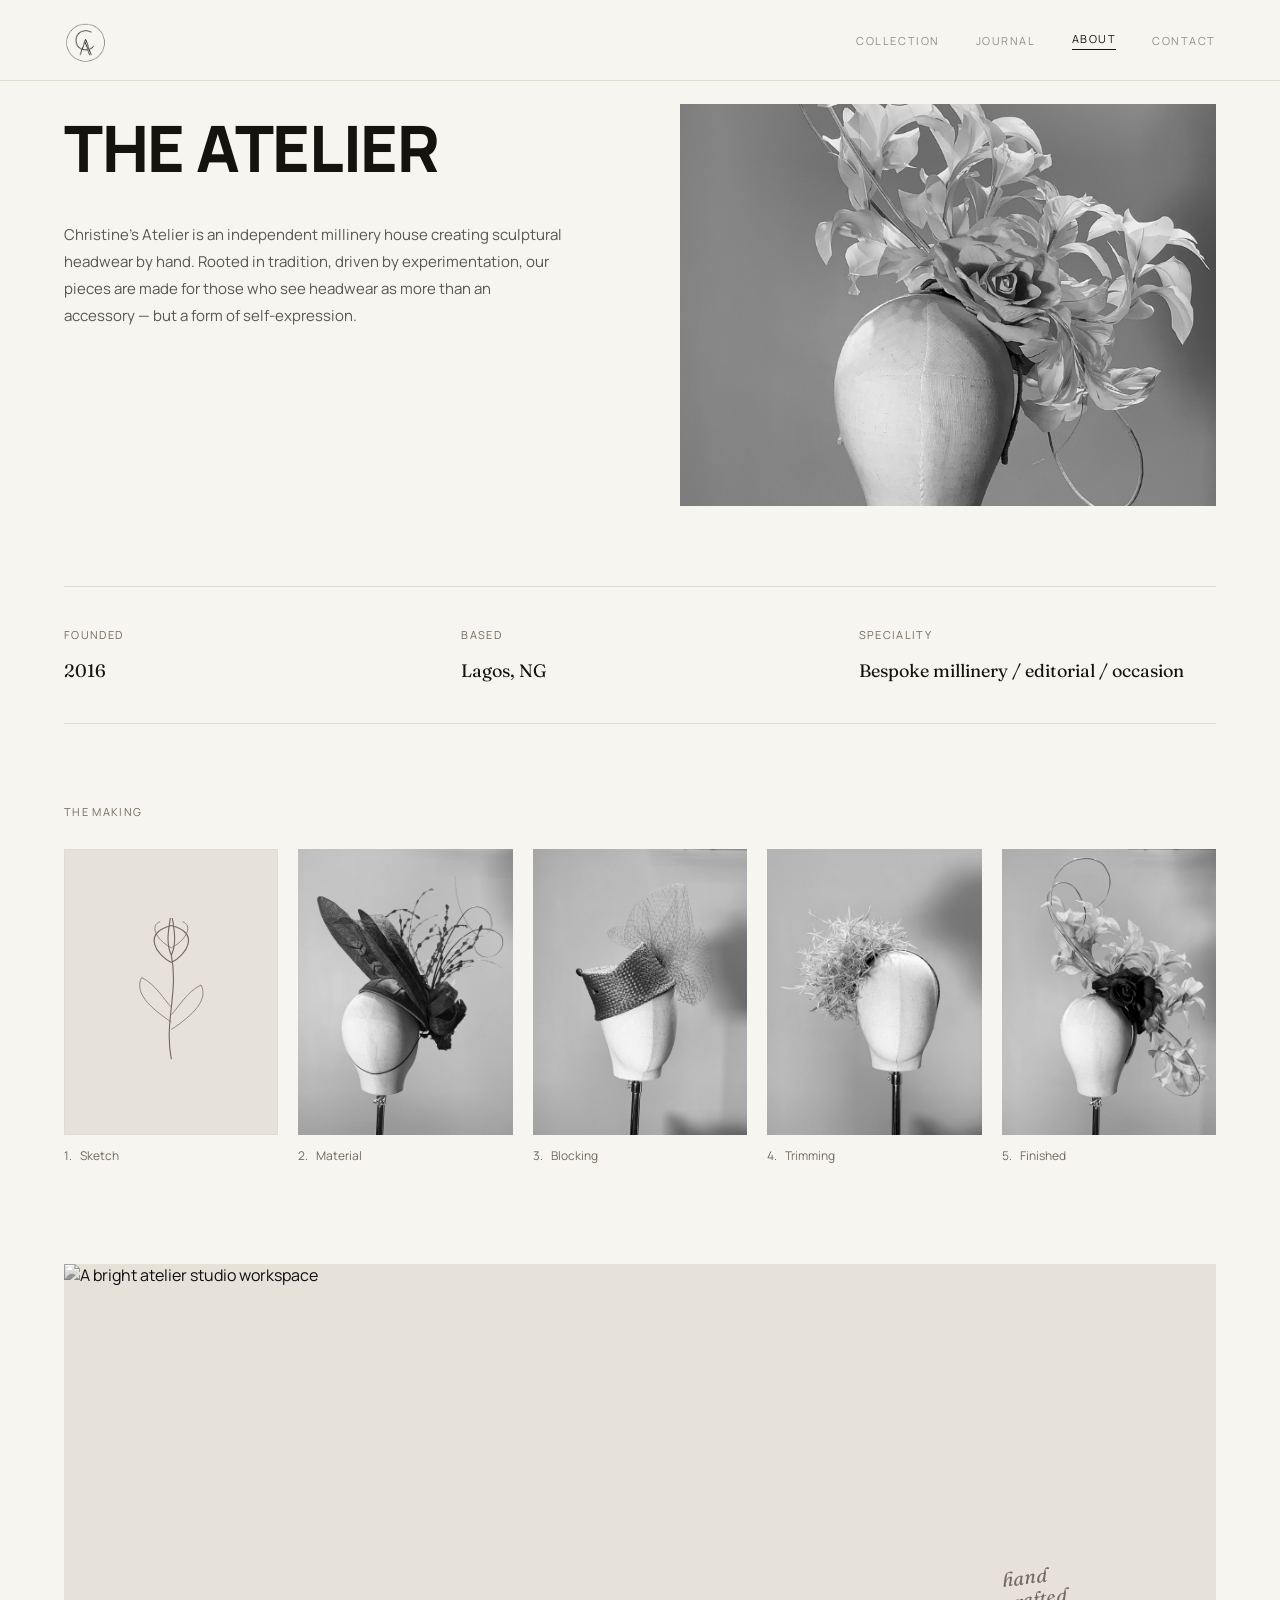
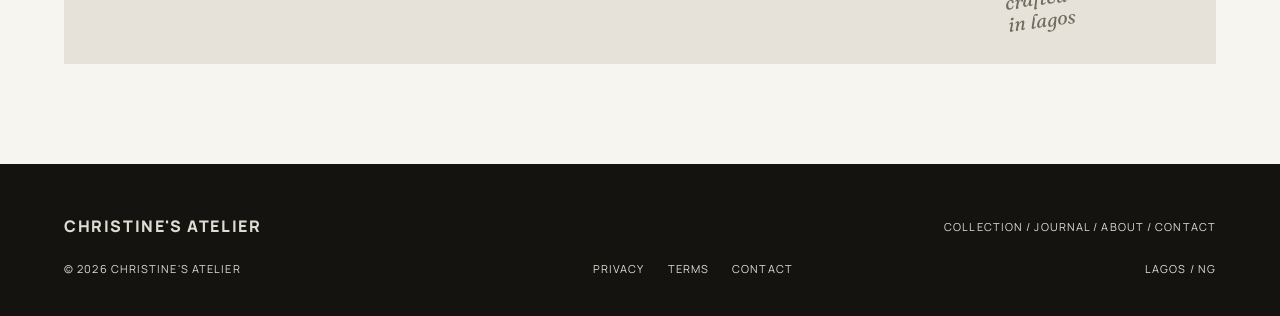
==== about.html @ a946ca19 "update: JS script image error fix" ====
<!DOCTYPE html>
<html lang="en">
<head>
<meta charset="UTF-8">
<meta name="viewport" content="width=device-width, initial-scale=1.0">
<title>About — Christine's Atelier</title>
<link rel="icon" type="image/png" href="images/favicon/favicon-96x96.png" sizes="96x96" />
<link rel="icon" type="image/svg+xml" href="images/favicon/favicon.svg" />
<link rel="shortcut icon" href="images/favicon/favicon.ico" />
<link rel="apple-touch-icon" sizes="180x180" href="images/favicon/apple-touch-icon.png" />
<meta name="apple-mobile-web-app-title" content="C.A" />
<link rel="manifest" href="images/favicon/site.webmanifest" />
<link rel="preconnect" href="https://fonts.googleapis.com">
<link rel="preconnect" href="https://fonts.gstatic.com" crossorigin>
<link href="https://fonts.googleapis.com/css2?family=Fraunces:ital,opsz,wght@0,9..144,300;0,9..144,400;0,9..144,500;0,9..144,600;0,9..144,900;1,9..144,400;1,9..144,500&family=Manrope:wght@400;500;600;700;800&display=swap" rel="stylesheet">
<link rel="stylesheet" href="css/style.css">
</head>
<body>

<header class="site-nav" id="siteNav">
  <div class="nav-row">
    <a class="logo" href="index.html">
      <img src="images/logo.png" alt="Christine's Atelier">
    </a>
    <nav class="nav-links" id="navLinks">
      <a class="navlink" href="collection.html">Collection</a>
      <a class="navlink" href="journal.html">Journal</a>
      <a class="navlink active" href="about.html">About</a>
      <a class="navlink" href="contact.html">Contact</a>
    </nav>
    <button class="menu-toggle" id="menuToggle" aria-label="Menu">
      <svg viewBox="0 0 24 24" fill="none" stroke="currentColor" stroke-width="1.5"><path d="M3 6h18M3 12h18M3 18h18"/></svg>
    </button>
  </div>
</header>

<main class="page active about-page">
  <div class="wrap">

    <!-- Top Split: Intro + Image -->
    <div class="about-intro">
      <div class="about-text">
        <h1 class="about-title">The Atelier</h1>
        <p>Christine's Atelier is an independent millinery house creating sculptural headwear by hand. Rooted in tradition, driven by experimentation, our pieces are made for those who see headwear as more than an accessory — but a form of self-expression.</p>
      </div>
      <div class="about-hero-image">
        <img src="images/Ms.%20Christie/IMG_3643.JPG" alt="Hand-finished hat in the atelier">
      </div>
    </div>

    <!-- Data Row -->
    <div class="about-facts">
      <div class="fact"><div class="fact-label">Founded</div><div class="fact-val">2016</div></div>
      <div class="fact"><div class="fact-label">Based</div><div class="fact-val">Lagos, NG</div></div>
      <div class="fact"><div class="fact-label">Speciality</div><div class="fact-val">Bespoke millinery / editorial / occasion</div></div>
    </div>

    <!-- The Making Strip -->
    <div class="making-section">
      <div class="making-head">The Making</div>
      <div class="making-strip">
        
        <!-- 1. Sketch (with hand-drawn flower) -->
        <div class="making-step">
          <div class="frame sketch-frame">
            <svg viewBox="0 0 200 200" fill="none" class="flower-svg">
              <path d="M100 190 C 90 140, 110 100, 100 50" stroke="#726b5e" stroke-width="1.5" fill="none"/>
              <path d="M100 140 C 70 120, 50 100, 60 80 C 80 90, 90 110, 100 120" stroke="#726b5e" stroke-width="1" fill="none"/>
              <path d="M100 150 C 130 130, 150 110, 140 90 C 120 100, 110 120, 100 130" stroke="#726b5e" stroke-width="1" fill="none"/>
              <path d="M100 60 C 80 50, 60 20, 100 10 C 140 20, 120 50, 100 60" stroke="#726b5e" stroke-width="1.5" fill="none"/>
              <path d="M100 40 C 80 30, 70 10, 85 5" stroke="#726b5e" stroke-width="1" fill="none"/>
              <path d="M100 40 C 120 30, 130 10, 115 5" stroke="#726b5e" stroke-width="1" fill="none"/>
              <path d="M100 50 C 90 30, 100 0, 100 -10 C 100 0, 110 30, 100 50" stroke="#726b5e" stroke-width="1.5" fill="none"/>
            </svg>
          </div>
          <div class="m-label"><span>1.</span> Sketch</div>
        </div>

        <!-- 2-5. Images -->
        <div class="making-step">
          <div class="frame"><img src="images/The%20Angelica/The%20Angelica%20200k.jpg" alt="Millinery material and form"></div>
          <div class="m-label"><span>2.</span> Material</div>
        </div>
        <div class="making-step">
          <div class="frame"><img src="images/The%20Bello/The%20Fidat%20120k.jpg" alt="Hat blocking on a form"></div>
          <div class="m-label"><span>3.</span> Blocking</div>
        </div>
        <div class="making-step">
          <div class="frame"><img src="images/The%20Star%20Burst/THE%20Star%20Burst%2085K.jpeg" alt="Hat trimming and detail work"></div>
          <div class="m-label"><span>4.</span> Trimming</div>
        </div>
        <div class="making-step">
          <div class="frame"><img src="images/Ms.%20Christie/Ms.%20Christie%20135k.jpg" alt="Finished millinery piece"></div>
          <div class="m-label"><span>5.</span> Finished</div>
        </div>
      </div>
    </div>

    <!-- Bottom Wide Studio Image + Handwriting -->
    <div class="studio-image-wrap">
      <img src="https://images.unsplash.com/photo-1497366754035-f200968a6e72?auto=format&fit=crop&w=1600&q=80" alt="A bright atelier studio workspace">
      <div class="studio-handwriting">
        <svg viewBox="0 0 200 100" fill="none">
          <text x="10" y="30" font-family="'Fraunces', serif" font-style="italic" font-size="22" fill="#726b5e">hand</text>
          <text x="10" y="55" font-family="'Fraunces', serif" font-style="italic" font-size="22" fill="#726b5e">crafted</text>
          <text x="10" y="80" font-family="'Fraunces', serif" font-style="italic" font-size="22" fill="#726b5e">in lagos</text>
        </svg>
      </div>
    </div>
  </div>
</main>

<footer class="site-footer">
  <div class="wrap">
    <div class="foot-row">
      <div class="foot-logo">Christine's Atelier</div>
      <div class="foot-sub">Collection / Journal / About / Contact</div>
    </div>
    <div class="foot-mid">
      <span>© 2026 Christine's Atelier</span>
      <div>
        <a href="#">Privacy</a>
        <a href="#">Terms</a>
        <a href="contact.html">Contact</a>
      </div>
      <span>Lagos / NG</span>
    </div>
  </div>
</footer>

<script src="js/script.js"></script>
</body>
</html>
---- css/style.css ----
:root{
    --ink:#151310;
    --paper:#f7f5f0;
    --stone:#726b5e;
    --hairline:#e0dcd2;
    --ink-70: rgba(21,19,16,.7);
    --ink-45: rgba(21,19,16,.45);
    --maxw: 1200px;
}
*{ box-sizing:border-box; }
html{ scroll-behavior:smooth; }
@view-transition{ navigation:auto; }
::view-transition-old(root){ animation:page-out .2s ease both; }
::view-transition-new(root){ animation:page-in .45s ease both; }
body{
    margin:0; background:var(--paper); color:var(--ink);
    font-family:'Manrope', sans-serif; -webkit-font-smoothing:antialiased;
}
img{ display:block; width:100%; height:100%; object-fit:cover; }
a{ color:inherit; text-decoration:none; }
button{ font-family:inherit; cursor:pointer; background:none; border:none; padding:0; }

.wrap{ max-width:var(--maxw); margin:0 auto; padding:0 24px; }

/* ---------- NAV (Transparent on scroll) ---------- */
header.site-nav{
    position:fixed; top:0; left:0; right:0; z-index:50;
    background:var(--paper);
    border-bottom:1px solid var(--hairline);
    transition: background 0.4s ease, border-color 0.4s ease, backdrop-filter 0.4s ease;
}
header.site-nav.scrolled{
    background: rgba(247, 245, 240, 0.85); /* Transparent */
    backdrop-filter: blur(12px); /* Blur */
    border-bottom:1px solid transparent;
}
.nav-row {
  display: flex; 
  align-items: center; 
  justify-content: space-between;
  height: 80px; /* Increased from 64px to fit the bigger logo */
  padding: 0 24px;
  max-width: var(--maxw); 
  margin: 0 auto;
}
.logo {
  display: flex;
  align-items: center;
  justify-content: center;
  transition: opacity 0.3s ease;
  /* Prevent squishing */
  flex-shrink: 0;
}

.logo img {
  height: 55px; /* Increased from 40px */
  width: auto;  /* Keeps the aspect ratio perfectly round */
  display: block;
  object-fit: contain; /* Prevents stretching */
}

.logo:hover {
  opacity: 0.7;
}

.nav-links{ display:flex; gap:36px; align-items:center; }
.nav-links .navlink{
    font-size:11px; letter-spacing:.14em; text-transform:uppercase;
    color:var(--ink-45);
    transition:color .2s ease;
}
.nav-links .navlink:hover{ color:var(--ink); }
.nav-links .navlink.active{ color:var(--ink); border-bottom:1px solid var(--ink); padding-bottom:3px; }
.menu-toggle{ display:none; color: var(--ink); }

@media(max-width:820px){
    .nav-links{
        position:fixed; inset:64px 0 0 0; background:var(--paper);
        flex-direction:column; align-items:flex-start; gap:0;
        padding:6px 24px 26px; border-top:1px solid var(--hairline);
        transform:translateY(-8px); opacity:0; pointer-events:none;
        transition:opacity .25s ease, transform .25s ease;
    }
    .nav-links.open{ opacity:1; pointer-events:auto; transform:translateY(0); }
    .nav-links .navlink{ width:100%; padding:15px 0; border-bottom:1px solid var(--hairline); font-size:14px; }
    .menu-toggle{
        display:flex; width:30px; height:30px; align-items:center; justify-content:center;
    }
}

.page{ display:none; }
.page.active{ display:block; animation:fadein .45s ease; }
@keyframes fadein{ from{ opacity:0; transform:translateY(6px);} to{ opacity:1; transform:translateY(0);} }
@keyframes page-in{ from{ opacity:0; transform:translateY(8px); } to{ opacity:1; transform:translateY(0); } }
@keyframes page-out{ from{ opacity:1; } to{ opacity:0; } }

.eyebrow{ font-size:11px; letter-spacing:.14em; text-transform:uppercase; color:var(--stone); }
.arrow-link{ font-size:12px; letter-spacing:.06em; text-transform:uppercase; border-bottom:1px solid var(--ink); padding-bottom:2px; display:inline-block; }
.arrow-link:hover{ opacity:.6; }

/* ===================== HOME ===================== */
.page-home { padding-top: 64px; }

.hero {
    display: grid;
    grid-template-columns: 1.2fr 1fr;
    gap: 60px;
    padding: 80px 0 100px;
    align-items: end;
    border-bottom: 1px solid var(--hairline);
}
@media(max-width:900px){ .hero{ grid-template-columns:1fr; gap:30px; padding:40px 0 60px; } }

.hero-frame { aspect-ratio: 4/5; overflow:hidden; background:#e6e2da; }
.hero-frame img { filter: grayscale(1) contrast(1.05); }

.hero-side { padding-bottom: 10px; }
.hero-side .eyebrow { margin-bottom: 14px; }
.hero-side h1 {
    font-family: 'Manrope', sans-serif; font-weight: 800; 
    font-size: clamp(28px, 3vw, 44px); line-height: 1.1;
    letter-spacing: -.02em; text-transform: uppercase;
    margin: 0 0 30px; color: var(--ink);
}
.hero-statement {
    font-family: 'Fraunces', serif; font-style: italic; font-weight: 400;
    font-size: clamp(18px, 2vw, 24px); line-height: 1.5; color: var(--ink);
    margin-top: 50px; max-width: 300px;
}

/* Latest & Atelier Side by Side */
.home-mid-grid {
    display: grid;
    grid-template-columns: 1.5fr 1fr;
    gap: 60px;
    padding: 70px 0;
    border-bottom: 1px solid var(--hairline);
}
@media(max-width:820px){ .home-mid-grid { grid-template-columns: 1fr; gap: 40px; } }

.section-title { margin-bottom: 30px; }

/* Latest */
.latest-grid { display: grid; grid-template-columns: repeat(3, 1fr); gap: 14px; }
@media(max-width:820px){ .latest-grid { grid-template-columns: repeat(2, 1fr); } }
@media(max-width:560px){ .latest-grid { grid-template-columns: 1fr; } }

.latest-item { cursor: pointer; position: relative; overflow: hidden; }
.latest-item .frame { aspect-ratio: 3/4; overflow:hidden; background:#e6e2da; }
.latest-item img { filter: grayscale(1) contrast(1.05); transition: filter .5s ease, transform .6s ease; }
.latest-item:hover img { filter: grayscale(0) contrast(1.05); transform: scale(1.03); }

.latest-overlay {
    position: absolute;
    left: 0; right: 0; bottom: 0;
    background: rgba(247, 245, 240, 0.95);
    padding: 12px 16px;
    display: flex; justify-content: space-between; align-items: baseline;
    opacity: 0;
    transform: translateY(20px);
    transition: opacity .4s ease, transform .4s ease;
    border-top: 1px solid var(--hairline);
}
.latest-item:hover .latest-overlay { opacity: 1; transform: translateY(0); }
.latest-overlay .lname { font-family: 'Fraunces', serif; font-size: 14px; }
.latest-overlay .lmeta { font-size: 10px; text-transform: uppercase; letter-spacing: .1em; color: var(--stone); }

/* Atelier */
.atelier-section { padding-top: 50px; }
.atelier-text h2 {
    font-family: 'Manrope', sans-serif; font-weight: 700;
    font-size: 22px; line-height: 1.4; letter-spacing: -.01em;
    margin: 0 0 24px;
}
.atelier-text p { font-size: 14px; line-height: 1.8; color: var(--ink-70); max-width: 320px; margin-bottom: 24px; }

/* Journal */
.journal-band { 
    display: grid;
    grid-template-columns: 1fr 1fr; 
    gap: 40px;
    align-items: start; 
    padding: 70px 0;
}
@media(max-width:820px){ .journal-band { grid-template-columns: 1fr; } }
.journal-band .jtag { font-size: 11px; text-transform: uppercase; letter-spacing: .1em; color: var(--stone); margin-bottom: 10px; }
.journal-cat { font-size: 11px; text-transform: uppercase; letter-spacing: .1em; margin-bottom: 20px; color: var(--stone); }
.journal-band h3 { font-family: 'Fraunces', serif; font-size: 20px; font-weight: 400; margin: 0 0 8px; }
.journal-band p { font-size: 13px; line-height: 1.7; color: var(--ink-70); max-width: 320px; margin-bottom: 10px; }
.journal-band a { color: var(--ink-45); font-size: 11px; text-transform: uppercase; letter-spacing: .1em; }
.journal-band a:hover { color: var(--ink); }

/* Newsletter Band (Restored) */
.newsletter-band{ background:var(--ink); color:#f2efe6; padding:90px 0; }
.newsletter-band h2{
    font-family:'Manrope',sans-serif; font-weight:800; letter-spacing:-.02em;
    font-size:clamp(36px,6vw,64px); line-height:1; margin:0 0 24px; text-transform:uppercase;
}
.newsletter-band p{ color:#b9b2a0; font-size:14px; max-width:380px; line-height:1.7; margin-bottom:34px; }
.newsletter-form{ display:flex; gap:0; border-bottom:1px solid rgba(242,239,230,.4); max-width:460px; padding-bottom:14px; }
.newsletter-form input{
    flex:1; background:none; border:none; color:#f2efe6; font-size:14px;
    font-family:'Manrope',sans-serif; outline:none;
}
.newsletter-form input::placeholder{ color:#8b8474; }
.newsletter-form button{ background:none; border:none; color:#f2efe6; font-size:12px; letter-spacing:.08em; text-transform:uppercase; }
.newsletter-form button:hover{ opacity:.6; }

/* ===================== EVENT BANNER ===================== */

.event-banner {
  background: var(--paper);
  border-top: 1px solid var(--ink);
  border-bottom: 1px solid var(--ink);
  padding: 40px 0;
  margin: 40px 0; /* Adds space above and below the banner */
}

.event-inner {
  display: flex;
  align-items: center;
  justify-content: space-between;
  gap: 30px;
  position: relative;
}

/* Vertical dividers */
.event-left, .event-scribble, .event-center, .event-right {
  position: relative;
}
.event-left, .event-scribble, .event-center {
  border-right: 1px solid rgba(21, 19, 16, 0.15);
  padding-right: 30px;
}
.event-scribble, .event-center, .event-right {
  padding-left: 30px;
}

/* Left Section */
.event-left {
  display: flex;
  flex-direction: column;
  gap: 10px;
  width: 120px;
}
.event-tag {
  font-family: 'Manrope', sans-serif;
  font-size: 10px;
  letter-spacing: .1em;
  text-transform: uppercase;
}
.event-star-sketch {
  width: 40px;
  height: 40px;
  margin: 5px 0;
}
.event-hat-sketch {
  width: 100%;
  height: 100%;
  max-width: 160px;
  opacity: 0.75;
}
.event-handwritten {
  font-family: 'Fraunces', serif;
  font-style: italic;
  font-size: 20px;
  color: var(--stone);
  transform: rotate(-6deg);
  margin-left: 10px;
}

/* Center Section */
.event-center {
  flex: 1;
}
.event-title {
  font-family: 'Fraunces', serif;
  font-size: 22px;
  font-weight: 400;
  letter-spacing: .02em;
  margin: 0 0 10px;
  text-transform: uppercase;
}
.event-subtitle {
  font-family: 'Manrope', sans-serif;
  font-size: 12px;
  letter-spacing: .08em;
  text-transform: uppercase;
  color: var(--stone);
  margin-bottom: 20px;
}
.event-date {
  font-family: 'Manrope', sans-serif;
  font-size: 14px;
  letter-spacing: .05em;
  margin-bottom: 4px;
}
.event-location {
  font-family: 'Manrope', sans-serif;
  font-size: 14px;
  letter-spacing: .05em;
}

/* Right Section */
.event-right {
  display: flex;
  flex-direction: column;
  align-items: flex-end;
  justify-content: space-between;
  height: 100px;
  min-width: 140px;
}
.event-handwritten-right {
  font-family: 'Fraunces', serif;
  font-style: italic;
  font-size: 22px;
  line-height: 1.1;
  color: var(--stone);
  text-align: right;
  transform: rotate(-5deg);
}
.event-link {
  font-family: 'Manrope', sans-serif;
  font-size: 11px;
  font-weight: 700;
  letter-spacing: .12em;
  text-transform: uppercase;
  border-bottom: 1px solid var(--ink);
  padding-bottom: 3px;
}
.event-link:hover { opacity: .6; }

/* Mobile Responsiveness */
@media(max-width: 800px) {
  .event-inner {
    flex-direction: column;
    align-items: flex-start;
    gap: 20px;
  }
  .event-left, .event-scribble, .event-center {
    border-right: none;
    border-bottom: 1px solid rgba(21, 19, 16, 0.15);
    padding-bottom: 20px;
    padding-left: 0;
    padding-right: 0;
    width: 100%;
  }
  .event-right {
    width: 100%;
    align-items: flex-start;
    height: auto;
    gap: 20px;
    padding-left: 0;
  }
  .event-handwritten-right { text-align: left; }
  .event-scribble { height: 60px; width: 80px; }
}

/* ===================== FOOTER FIX ===================== */

footer.site-footer { 
  background: var(--ink); 
  padding: 50px 0 40px; 
  margin-top: 0; /* Resets any previous margin */
  border-top: 1px solid var(--ink); /* Ensures it's separated from content */
}

.foot-row {
    display: flex; 
    justify-content: space-between; 
    align-items: center;
    margin-bottom: 24px;
    color: var(--hairline);
}
.foot-logo { 
    font-family: 'Manrope', sans-serif; 
    font-weight: 800; 
    font-size: 16px; 
    letter-spacing: .1em; 
    text-transform: uppercase;
    color: var(--hairline); 
}
.foot-sub { 
    font-size: 11px; 
    letter-spacing: .1em; 
    text-transform: uppercase; 
    color: var(--hairline); 
}
.foot-mid {
    display: flex; 
    justify-content: space-between; 
    align-items: center;
    font-size: 11px; 
    text-transform: uppercase; 
    letter-spacing: .1em; 
    color: var(--hairline);
}
.foot-mid a { margin: 0 10px; }
.foot-mid a:hover { color: var(--hairline); }

@media(max-width:600px){
    .foot-row { flex-direction: column; align-items: flex-start; gap: 20px; }
    .foot-mid { flex-direction: column; align-items: flex-start; gap: 15px; }
}


/* ===================== JOURNAL ===================== */

.journal-page { padding-top: 54px; }

.journal-head {
  padding: 50px 0 60px;
  border-bottom: 1px solid var(--hairline);
  margin-bottom: 40px;
}
.journal-head .eyebrow { margin-bottom: 14px; }
.journal-head h1 {
  font-family: 'Manrope', sans-serif;
  font-weight: 800;
  font-size: clamp(50px, 13vw, 100px);
  letter-spacing: -.04em;
  line-height: 0.9;
  margin: 0;
  text-transform: uppercase;
  color: var(--ink);
}

/* Layout */
.journal-body {
  display: grid;
  grid-template-columns: 180px 1fr;
  gap: 60px;
  padding-bottom: 120px;
}
@media(max-width: 900px){
  .journal-body { grid-template-columns: 1fr; gap: 40px; }
}

/* Sidebar */
.journal-side {
  display: flex;
  flex-direction: column;
  gap: 60px;
  padding-top: 20px;
}
.journal-cats {
  display: flex;
  flex-direction: column;
  gap: 2px;
}
.jcat {
  font-size: 12px;
  letter-spacing: .06em;
  text-transform: uppercase;
  padding: 8px 0;
  color: var(--ink-45);
  background: none;
  border: none;
  text-align: left;
  transition: color .2s ease;
}
.jcat.active, .jcat:hover { color: var(--ink); }

.flower-sketch {
  width: 160px;
  height: 240px;
  margin-top: 20px;
}
.flower-sketch svg { width: 100%; height: 100%; }

/* Articles List */
.journal-list {
  display: flex;
  flex-direction: column;
  gap: 0;
}
.j-article {
  display: grid;
  grid-template-columns: 280px 1fr;
  gap: 50px;
  align-items: center;
  padding: 40px 0;
  border-bottom: 1px solid var(--hairline);
}
.j-article:first-child { padding-top: 0; }
@media(max-width: 760px){
  .j-article { grid-template-columns: 1fr; gap: 20px; }
}

.j-article .frame {
  aspect-ratio: 4/3;
  overflow: hidden;
  background: #e6e2da;
}
.j-article .frame img {
  width: 100%;
  height: 100%;
  object-fit: cover;
  filter: grayscale(1) contrast(1.05);
  transition: filter .5s ease, transform .6s ease;
}
.j-article:hover .frame img { filter: grayscale(0); transform: scale(1.03); }

.j-article .jtag { font-size: 11px; letter-spacing: .12em; text-transform: uppercase; color: var(--stone); margin-bottom: 12px; }
.j-article h3 { font-family: 'Fraunces', serif; font-weight: 400; font-size: 32px; margin: 0 0 15px; line-height: 1.2; }
.j-article p { font-size: 14px; color: var(--ink-70); line-height: 1.75; max-width: 420px; margin-bottom: 18px; }
.j-article .jmeta { font-size: 11px; color: var(--ink-45); letter-spacing: .05em; }

.read-more {
  font-size: 11px;
  letter-spacing: .1em;
  text-transform: uppercase;
  border-bottom: 1px solid var(--ink);
  padding-bottom: 3px;
  color: var(--ink);
}
.read-more:hover { opacity: .6; }


/* ===================== COLLECTION / ARCHIVE ===================== */

.archive-head { padding: 120px 0 40px; }
.archive-head .eyebrow { font-size: 11px; letter-spacing: .14em; text-transform: uppercase; color: var(--stone); }
.archive-head h1 { font-family: 'Manrope', sans-serif; font-weight: 800; font-size: clamp(40px, 6vw, 80px); letter-spacing: -.03em; text-transform: uppercase; margin: 10px 0; }
.archive-sub { font-size: 14px; color: var(--ink-45); margin-bottom: 40px; }

/* Lookbook Grid (Inspo style) */
.lookbook-grid {
  display: grid;
    grid-template-columns: repeat(4, minmax(0, 1fr));
  gap: 20px;
  margin-bottom: 60px;
}
.lookbook-item {
  position: relative;
  overflow: hidden;
  cursor: pointer;
  background: #e6e2da;
    aspect-ratio: 3 / 4;
}
.lookbook-item img {
  width: 100%; height: 100%; object-fit: cover;
  filter: grayscale(1) contrast(1.05);
  transition: filter .5s ease, transform .6s ease;
}
.lookbook-item:hover img { filter: grayscale(0); transform: scale(1.03); }
.collection-info { position: absolute; left: 0; right: 0; bottom: 0; z-index: 1; display: flex; justify-content: space-between; align-items: baseline; gap: 12px; padding: 12px 14px; background: rgba(247,245,240,.95); border-top: 1px solid var(--hairline); pointer-events: none; }
.collection-info span { font-family: 'Fraunces', serif; font-size: 14px; }
.collection-info small { color: var(--stone); font-size: 10px; letter-spacing: .08em; text-transform: uppercase; text-align: right; }

@media(max-width:760px){
    .lookbook-grid { grid-template-columns: repeat(2, minmax(0, 1fr)); gap: 14px; }
}

.view-all-wrap { text-align: right; margin-top: 20px; margin-bottom: 120px; }

/* Masonry View */
.masonry { display: grid; grid-template-columns: repeat(4, 1fr); gap: 20px; padding-bottom: 110px; }
@media(max-width:760px){ .masonry { grid-template-columns: repeat(2, 1fr); } }
.m-item { cursor: pointer; position: relative; overflow: hidden; background: #e6e2da; aspect-ratio: 3/4; }
.m-item img { filter: grayscale(1) contrast(1.05); transition: filter .5s ease, transform .6s ease; }
.m-item:hover img { filter: grayscale(0); transform: scale(1.03); }
.m-item .m-num { position: absolute; top: 12px; left: 12px; z-index: 1; font-size: 11px; color: #fff; background: rgba(21,19,16,.5); padding: 4px 8px; }

/* Back Links */
.back-link { display: inline-block; font-size: 12px; letter-spacing: .06em; text-transform: uppercase; margin-bottom: 30px; cursor: pointer; background: none; border: none; padding: 0; color: var(--stone); }
.back-link:hover { color: var(--ink); }

/* ===================== ITEM DETAIL PAGE ===================== */
.item-page { padding-top: 100px; }
.item-layout { display: grid; grid-template-columns: 1.2fr 1fr; gap: 80px; align-items: start; margin-bottom: 80px; }
@media(max-width:860px){ .item-layout { grid-template-columns: 1fr; gap: 40px; } }

.item-carousel { max-width: 720px; }
.item-large-frame { position: relative; aspect-ratio: 4/5; overflow: hidden; background: #e6e2da; }
.item-large-frame img { position: absolute; inset: 0; width: 100%; height: 100%; object-fit: cover; filter: grayscale(1) contrast(1.05); opacity: 0; transition: opacity .8s ease; }
.item-large-frame img.is-active { opacity: 1; }
.carousel-dots { display: flex; gap: 10px; align-items: center; padding-top: 20px; }
.carousel-dot { width: 6px; height: 6px; padding: 0; border-radius: 50%; background: var(--hairline); cursor: pointer; transition: background-color .3s ease, transform .3s ease; }
.carousel-dot[aria-selected="true"] { background: var(--ink); transform: scale(1.05); }
.carousel-dot:hover { background: var(--stone); }

.item-info { padding-top: 20px; }
.item-no { font-size: 12px; letter-spacing: .12em; text-transform: uppercase; color: var(--stone); margin-bottom: 20px; }
.item-info h1 { font-family: 'Manrope', sans-serif; font-weight: 800; font-size: clamp(40px, 5vw, 70px); letter-spacing: -.02em; text-transform: uppercase; margin: 0 0 10px; }
.item-year { font-size: 14px; color: var(--stone); margin-bottom: 30px; }
.item-desc p { font-size: 15px; line-height: 1.7; color: var(--ink-70); margin: 0 0 40px; }

.details-list { border-top: 1px solid var(--hairline); padding-top: 20px; margin-bottom: 40px; }
.d-row { display: flex; justify-content: space-between; padding: 12px 0; border-bottom: 1px solid var(--hairline-2); font-size: 13px; }
.d-row span:first-child { color: var(--stone); }

/* ===================== ARCHIVE ===================== */
.archive-head{ padding:80px 0 40px; }
.archive-head h1{ font-family:'Manrope',sans-serif; font-weight:800; font-size:clamp(30px,4vw,50px); text-transform:uppercase; margin:14px 0 0; }
.masonry{ display:grid; grid-template-columns:repeat(4, 1fr); gap:20px; padding-bottom:110px; }
@media(max-width:760px){ .masonry{ grid-template-columns:repeat(2,1fr); } }
.m-item{ cursor:pointer; position:relative; overflow:hidden; background:#e6e2da; aspect-ratio:3/4; }
.m-item img{ filter:grayscale(1) contrast(1.05); transition:filter .5s ease, transform .6s ease; }
.m-item:hover img{ filter:grayscale(0) contrast(1.05); transform:scale(1.03); }
.m-item .m-num{ position:absolute; top:12px; left:12px; font-size:11px; color:#fff; background:rgba(21,19,16,.5); padding:4px 8px; opacity:0; transition:opacity .3s ease; }
.m-item:hover .m-num{ opacity:1; }

/* ===================== ABOUT & CONTACT ===================== */
.about-wrap{ padding-top:120px; padding-bottom:120px; }
.about-wrap h1{ font-family:'Manrope',sans-serif; font-weight:800; font-size:clamp(30px,5vw,60px); text-transform:uppercase; margin:0 0 40px; }
.about-wrap p{ max-width:600px; font-size:16px; line-height:1.8; }


/* ===================== CONTACT ===================== */

.contact-page { padding-top: 54px; }
.contact-head { padding: 50px 0 60px; border-bottom: 1px solid var(--hairline); }
.contact-head .eyebrow { margin-bottom: 14px; }
.contact-head h1 { font-family: 'Manrope', sans-serif; font-weight: 800; font-size: clamp(50px, 13vw, 100px); letter-spacing: -.04em; line-height: .9; text-transform: uppercase; margin: 0 0 28px; }
.contact-head p { max-width: 520px; margin: 0; font-size: 15px; line-height: 1.7; color: var(--ink-70); }
.contact-main { display: grid; grid-template-columns: minmax(220px, 1fr) minmax(280px, 1.4fr); gap: 80px; padding: 40px 0 20px; min-height: 260px; }
.contact-details { display: flex; flex-direction: column; gap: 30px; }
.contact-sketch-space { min-height: 260px; }
@media(max-width:700px){ .contact-main { grid-template-columns: 1fr; gap: 30px; } .contact-sketch-space { display: none; } }

.c-block {
  display: flex;
  flex-direction: column;
  gap: 8px;
}
.c-heading {
  font-size: 11px;
  letter-spacing: .12em;
  text-transform: uppercase;
  color: var(--stone);
}
.c-block p {
  font-size: 13px;
  color: var(--ink-70);
  margin: 0;
}
.c-link { font-family: 'Manrope', sans-serif; font-size: 14px; color: var(--ink); border-bottom: 1px solid var(--ink); width: fit-content; }
.c-link:hover { opacity: .6; }

.contact-form {
  border-top: 1px solid var(--hairline);
  padding: 16px 0 70px;
}
.contact-form-note { color: var(--ink-70); font-size: 11px; line-height: 1.5; margin: 0 0 20px; }
.contact-form label {
  display: grid;
  grid-template-columns: 1fr;
  margin-bottom: 8px;
}
.contact-form label span { display: none; }
.contact-form input,
.contact-form textarea {
  width: 100%;
  border: 1px solid var(--hairline);
  background: transparent;
  font-family: 'Manrope', sans-serif;
  font-size: 12px;
  padding: 9px 8px;
  color: var(--ink);
  outline: none;
  resize: vertical;
}
.contact-form textarea { min-height: 110px; }
.contact-form input::placeholder,
.contact-form textarea::placeholder { color: var(--ink-45); }
.contact-form input:focus,
.contact-form textarea:focus { border-color: var(--ink); }
.contact-submit {
  display: flex;
  justify-content: space-between;
  margin-left: auto;
  width: 90px;
  background: none;
  border: none;
  font-family: 'Manrope', sans-serif;
  font-size: 10px;
  letter-spacing: .08em;
  text-transform: uppercase;
  color: var(--ink);
  cursor: pointer;
  padding: 10px 0;
}
.contact-submit:hover { opacity: .6; }

/* ===================== ABOUT / THE ATELIER ===================== */

.about-page { 
  padding-top: 54px;
}

/* Top Split: Intro + Image */
.about-intro {
  display: grid;
  grid-template-columns: 1fr 1fr;
  gap: 80px;
  padding: 50px 0 80px;
  align-items: start;
}

@media(max-width: 820px){
  .about-intro { grid-template-columns: 1fr; gap: 20px; }
}
.about-title {
  font-family: 'Manrope', sans-serif;
  font-weight: 800;
  font-size: clamp(36px, 5vw, 64px);
  letter-spacing: -.02em;
  text-transform: uppercase;
  margin: 0 0 30px;
}
.about-text p {
  font-size: 15px;
  line-height: 1.8;
  color: var(--ink-70);
  max-width: 500px;
}
.about-hero-image {
  aspect-ratio: 4/3;
  overflow: hidden;
  background: #e6e2da;
}
.about-hero-image img { width: 100%; height: 100%; object-fit: cover; filter: grayscale(1) contrast(1.05); }

/* Data Row */
/* Data Row */
.about-facts {
  display: grid;
  grid-template-columns: repeat(3, 1fr);
  gap: 40px;
  padding: 40px 0;
  border-top: 1px solid var(--hairline);
  border-bottom: 1px solid var(--hairline);
  margin-bottom: 80px;
}
@media(max-width: 600px){ .about-facts { grid-template-columns: 1fr; gap: 20px; } }

.fact-label { 
  font-family: 'Manrope', sans-serif; /* Small sans-serif label */
  font-size: 11px; 
  letter-spacing: .12em; 
  text-transform: uppercase; 
  color: var(--stone); 
  margin-bottom: 16px; /* Increased spacing */
}

.fact-val { 
  font-family: 'Fraunces', serif; /* Changed to Serif to match screenshot */
  font-weight: 400; 
  font-size: 18px; /* Slightly larger */
  line-height: 1.4;
}

/* Making Strip */
.making-section { margin-bottom: 100px; }
.making-head {
  font-size: 11px;
  letter-spacing: .12em;
  text-transform: uppercase;
  color: var(--stone);
  margin-bottom: 30px;
}
.making-strip {
  display: grid;
  grid-template-columns: repeat(5, 1fr);
  gap: 20px;
}
@media(max-width: 860px){ .making-strip { grid-template-columns: repeat(3, 1fr); } }
@media(max-width: 560px){ .making-strip { grid-template-columns: 1fr 1fr; } }

.making-step .frame {
  aspect-ratio: 3/4;
  overflow: hidden;
  background: #e6e2da;
  margin-bottom: 12px;
}
.making-step .frame img {
  width: 100%; height: 100%; object-fit: cover;
  filter: grayscale(1) contrast(1.05);
}
.making-step .m-label {
  font-size: 12px;
  color: var(--stone);
}
.making-step .m-label span { margin-right: 6px; }

/* Sketch frame */
.sketch-frame {
  display: flex;
  align-items: center;
  justify-content: center;
  background: #fbfaf7;
  border: 1px solid var(--hairline);
}
.flower-svg { width: 70%; height: auto; }

/* Bottom Wide Studio Image */
.studio-image-wrap {
  position: relative;
  width: 100%;
  height: 400px;
  overflow: hidden;
  margin-bottom: 100px;
  background: #e6e2da;
}
.studio-image-wrap img {
  width: 100%; height: 100%; object-fit: cover;
  filter: grayscale(1) contrast(1.05);
}
.studio-handwriting {
  position: absolute;
  bottom: 20px;
  right: 40px;
  width: 180px;
  height: auto;
  transform: rotate(-8deg);
}

/* ===================== FOOTER ===================== */
footer.site-footer { background: var(--ink); padding: 50px 0 40px; }
.foot-row {
    display: flex; justify-content: space-between; align-items: center;
    margin-bottom: 24px;
}
.foot-logo { font-family: 'Manrope', sans-serif; font-weight: 800; font-size: 16px; letter-spacing: .1em; text-transform: uppercase;
color: var(--hairline); }
.foot-sub { font-size: 11px; letter-spacing: .1em; text-transform: uppercase; color: var(--hairline); }
.foot-mid {
    display: flex; justify-content: space-between; align-items: center;
    font-size: 11px; text-transform: uppercase; letter-spacing: .1em; color: var(--hairline);
}
.foot-mid a { margin: 0 10px; }
.foot-mid a:hover { color: var(--hairline); }

@media(max-width:600px){
    .foot-row { flex-direction: column; align-items: flex-start; gap: 20px; }
    .foot-mid { flex-direction: column; align-items: flex-start; gap: 15px; }
}
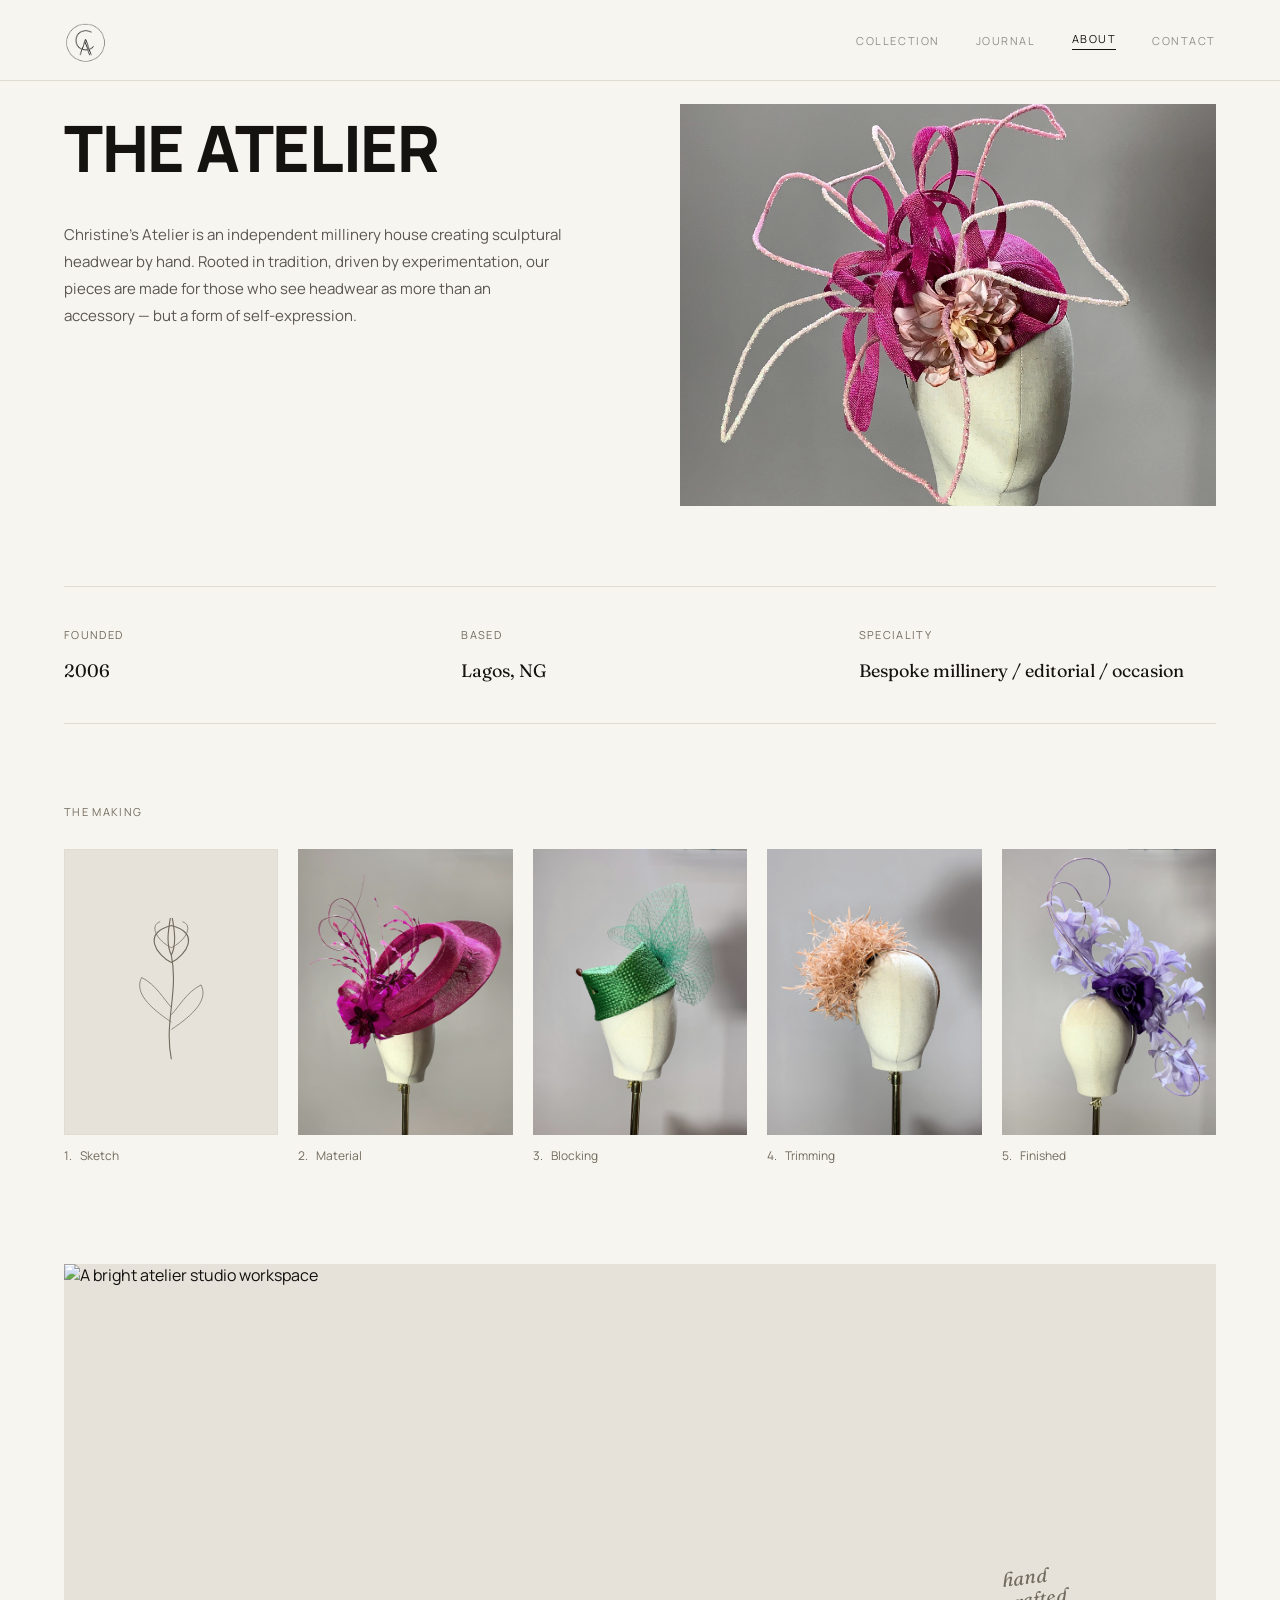
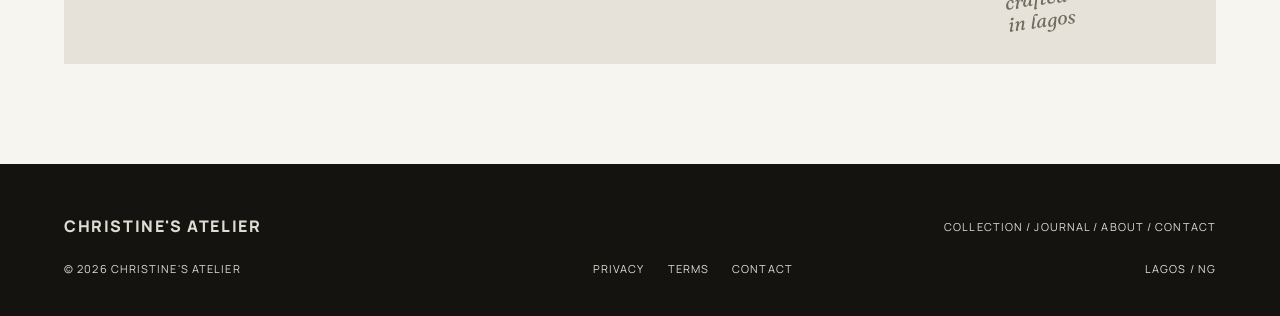
==== commit 76da561e: "necessary modification for mobile responsiveness and adjusted image filters" ====
--- a/about.html
+++ b/about.html
@@ -14,6 +14,7 @@
 <link rel="preconnect" href="https://fonts.gstatic.com" crossorigin>
 <link href="https://fonts.googleapis.com/css2?family=Fraunces:ital,opsz,wght@0,9..144,300;0,9..144,400;0,9..144,500;0,9..144,600;0,9..144,900;1,9..144,400;1,9..144,500&family=Manrope:wght@400;500;600;700;800&display=swap" rel="stylesheet">
 <link rel="stylesheet" href="css/style.css">
+<link rel="stylesheet" href="css/responsive.css">
 </head>
 <body>
 
@@ -44,13 +45,13 @@
         <p>Christine's Atelier is an independent millinery house creating sculptural headwear by hand. Rooted in tradition, driven by experimentation, our pieces are made for those who see headwear as more than an accessory — but a form of self-expression.</p>
       </div>
       <div class="about-hero-image">
-        <img src="images/Ms.%20Christie/IMG_3643.JPG" alt="Hand-finished hat in the atelier">
+        <img src="images\The Folasade\The Folashade (120k).jpg" alt="Hand-finished hat in the atelier">
       </div>
     </div>
 
     <!-- Data Row -->
     <div class="about-facts">
-      <div class="fact"><div class="fact-label">Founded</div><div class="fact-val">2016</div></div>
+      <div class="fact"><div class="fact-label">Founded</div><div class="fact-val">2006</div></div>
       <div class="fact"><div class="fact-label">Based</div><div class="fact-val">Lagos, NG</div></div>
       <div class="fact"><div class="fact-label">Speciality</div><div class="fact-val">Bespoke millinery / editorial / occasion</div></div>
     </div>
@@ -78,19 +79,19 @@
 
         <!-- 2-5. Images -->
         <div class="making-step">
-          <div class="frame"><img src="images/The%20Angelica/The%20Angelica%20200k.jpg" alt="Millinery material and form"></div>
+          <div class="frame"><img src="images\The Angelica Mini\THE ANGELICA MINI 150K.jpeg" alt="Millinery material and form"></div>
           <div class="m-label"><span>2.</span> Material</div>
         </div>
         <div class="making-step">
-          <div class="frame"><img src="images/The%20Bello/The%20Fidat%20120k.jpg" alt="Hat blocking on a form"></div>
+          <div class="frame"><img src="images\The Bello\The Fidat 120k.jpg" alt="Hat blocking on a form"></div>
           <div class="m-label"><span>3.</span> Blocking</div>
         </div>
         <div class="making-step">
-          <div class="frame"><img src="images/The%20Star%20Burst/THE%20Star%20Burst%2085K.jpeg" alt="Hat trimming and detail work"></div>
+          <div class="frame"><img src="images\The Star Burst\THE Star Burst 85K.jpeg" alt="Hat trimming and detail work"></div>
           <div class="m-label"><span>4.</span> Trimming</div>
         </div>
         <div class="making-step">
-          <div class="frame"><img src="images/Ms.%20Christie/Ms.%20Christie%20135k.jpg" alt="Finished millinery piece"></div>
+          <div class="frame"><img src="images\Ms. Christie\Ms. Christie 135k.jpg" alt="Finished millinery piece"></div>
           <div class="m-label"><span>5.</span> Finished</div>
         </div>
       </div>
--- a/css/style.css
+++ b/css/style.css
@@ -71,21 +71,11 @@
 }
 .nav-links .navlink:hover{ color:var(--ink); }
 .nav-links .navlink.active{ color:var(--ink); border-bottom:1px solid var(--ink); padding-bottom:3px; }
-.menu-toggle{ display:none; color: var(--ink); }
-
-@media(max-width:820px){
-    .nav-links{
-        position:fixed; inset:64px 0 0 0; background:var(--paper);
-        flex-direction:column; align-items:flex-start; gap:0;
-        padding:6px 24px 26px; border-top:1px solid var(--hairline);
-        transform:translateY(-8px); opacity:0; pointer-events:none;
-        transition:opacity .25s ease, transform .25s ease;
-    }
-    .nav-links.open{ opacity:1; pointer-events:auto; transform:translateY(0); }
-    .nav-links .navlink{ width:100%; padding:15px 0; border-bottom:1px solid var(--hairline); font-size:14px; }
-    .menu-toggle{
-        display:flex; width:30px; height:30px; align-items:center; justify-content:center;
-    }
+.menu-toggle{
+  display:none;
+  color: var(--ink);
+  position: relative;
+  z-index: 51;
 }
 
 .page{ display:none; }
@@ -109,10 +99,8 @@
     align-items: end;
     border-bottom: 1px solid var(--hairline);
 }
-@media(max-width:900px){ .hero{ grid-template-columns:1fr; gap:30px; padding:40px 0 60px; } }
-
 .hero-frame { aspect-ratio: 4/5; overflow:hidden; background:#e6e2da; }
-.hero-frame img { filter: grayscale(1) contrast(1.05); }
+.hero-frame img { filter: saturate(0.72) contrast(1.03) brightness(1.01); }
 
 .hero-side { padding-bottom: 10px; }
 .hero-side .eyebrow { margin-bottom: 14px; }
@@ -136,19 +124,15 @@
     padding: 70px 0;
     border-bottom: 1px solid var(--hairline);
 }
-@media(max-width:820px){ .home-mid-grid { grid-template-columns: 1fr; gap: 40px; } }
-
 .section-title { margin-bottom: 30px; }
 
 /* Latest */
 .latest-grid { display: grid; grid-template-columns: repeat(3, 1fr); gap: 14px; }
-@media(max-width:820px){ .latest-grid { grid-template-columns: repeat(2, 1fr); } }
-@media(max-width:560px){ .latest-grid { grid-template-columns: 1fr; } }
 
 .latest-item { cursor: pointer; position: relative; overflow: hidden; }
 .latest-item .frame { aspect-ratio: 3/4; overflow:hidden; background:#e6e2da; }
-.latest-item img { filter: grayscale(1) contrast(1.05); transition: filter .5s ease, transform .6s ease; }
-.latest-item:hover img { filter: grayscale(0) contrast(1.05); transform: scale(1.03); }
+.latest-item img { filter: saturate(0.72) contrast(1.03) brightness(1.01); transition: filter .5s ease, transform .6s ease; }
+.latest-item:hover img { filter: saturate(0.95) contrast(1.05); transform: scale(1.03); }
 
 .latest-overlay {
     position: absolute;
@@ -182,7 +166,6 @@
     align-items: start; 
     padding: 70px 0;
 }
-@media(max-width:820px){ .journal-band { grid-template-columns: 1fr; } }
 .journal-band .jtag { font-size: 11px; text-transform: uppercase; letter-spacing: .1em; color: var(--stone); margin-bottom: 10px; }
 .journal-cat { font-size: 11px; text-transform: uppercase; letter-spacing: .1em; margin-bottom: 20px; color: var(--stone); }
 .journal-band h3 { font-family: 'Fraunces', serif; font-size: 20px; font-weight: 400; margin: 0 0 8px; }
@@ -330,40 +313,7 @@
 }
 .event-link:hover { opacity: .6; }
 
-/* Mobile Responsiveness */
-@media(max-width: 800px) {
-  .event-inner {
-    flex-direction: column;
-    align-items: flex-start;
-    gap: 20px;
-  }
-  .event-left, .event-scribble, .event-center {
-    border-right: none;
-    border-bottom: 1px solid rgba(21, 19, 16, 0.15);
-    padding-bottom: 20px;
-    padding-left: 0;
-    padding-right: 0;
-    width: 100%;
-  }
-  .event-right {
-    width: 100%;
-    align-items: flex-start;
-    height: auto;
-    gap: 20px;
-    padding-left: 0;
-  }
-  .event-handwritten-right { text-align: left; }
-  .event-scribble { height: 60px; width: 80px; }
-}
-
 /* ===================== FOOTER FIX ===================== */
-
-footer.site-footer { 
-  background: var(--ink); 
-  padding: 50px 0 40px; 
-  margin-top: 0; /* Resets any previous margin */
-  border-top: 1px solid var(--ink); /* Ensures it's separated from content */
-}
 
 .foot-row {
     display: flex; 
@@ -397,13 +347,6 @@
 }
 .foot-mid a { margin: 0 10px; }
 .foot-mid a:hover { color: var(--hairline); }
-
-@media(max-width:600px){
-    .foot-row { flex-direction: column; align-items: flex-start; gap: 20px; }
-    .foot-mid { flex-direction: column; align-items: flex-start; gap: 15px; }
-}
-
-
 /* ===================== JOURNAL ===================== */
 
 .journal-page { padding-top: 54px; }
@@ -432,10 +375,6 @@
   gap: 60px;
   padding-bottom: 120px;
 }
-@media(max-width: 900px){
-  .journal-body { grid-template-columns: 1fr; gap: 40px; }
-}
-
 /* Sidebar */
 .journal-side {
   display: flex;
@@ -483,10 +422,6 @@
   border-bottom: 1px solid var(--hairline);
 }
 .j-article:first-child { padding-top: 0; }
-@media(max-width: 760px){
-  .j-article { grid-template-columns: 1fr; gap: 20px; }
-}
-
 .j-article .frame {
   aspect-ratio: 4/3;
   overflow: hidden;
@@ -496,10 +431,10 @@
   width: 100%;
   height: 100%;
   object-fit: cover;
-  filter: grayscale(1) contrast(1.05);
+  filter: saturate(0.72) contrast(1.03) brightness(1.01);
   transition: filter .5s ease, transform .6s ease;
 }
-.j-article:hover .frame img { filter: grayscale(0); transform: scale(1.03); }
+.j-article:hover .frame img { filter: saturate(0.95) contrast(1.05); transform: scale(1.03); }
 
 .j-article .jtag { font-size: 11px; letter-spacing: .12em; text-transform: uppercase; color: var(--stone); margin-bottom: 12px; }
 .j-article h3 { font-family: 'Fraunces', serif; font-weight: 400; font-size: 32px; margin: 0 0 15px; line-height: 1.2; }
@@ -540,27 +475,37 @@
 }
 .lookbook-item img {
   width: 100%; height: 100%; object-fit: cover;
-  filter: grayscale(1) contrast(1.05);
+  filter: saturate(0.72) contrast(1.03) brightness(1.01);
   transition: filter .5s ease, transform .6s ease;
 }
-.lookbook-item:hover img { filter: grayscale(0); transform: scale(1.03); }
+.lookbook-item:hover img {filter: saturate(0.95) contrast(1.05);}
 .collection-info { position: absolute; left: 0; right: 0; bottom: 0; z-index: 1; display: flex; justify-content: space-between; align-items: baseline; gap: 12px; padding: 12px 14px; background: rgba(247,245,240,.95); border-top: 1px solid var(--hairline); pointer-events: none; }
 .collection-info span { font-family: 'Fraunces', serif; font-size: 14px; }
 .collection-info small { color: var(--stone); font-size: 10px; letter-spacing: .08em; text-transform: uppercase; text-align: right; }
 
-@media(max-width:760px){
-    .lookbook-grid { grid-template-columns: repeat(2, minmax(0, 1fr)); gap: 14px; }
-}
-
-.view-all-wrap { text-align: right; margin-top: 20px; margin-bottom: 120px; }
-
-/* Masonry View */
-.masonry { display: grid; grid-template-columns: repeat(4, 1fr); gap: 20px; padding-bottom: 110px; }
-@media(max-width:760px){ .masonry { grid-template-columns: repeat(2, 1fr); } }
-.m-item { cursor: pointer; position: relative; overflow: hidden; background: #e6e2da; aspect-ratio: 3/4; }
-.m-item img { filter: grayscale(1) contrast(1.05); transition: filter .5s ease, transform .6s ease; }
-.m-item:hover img { filter: grayscale(0); transform: scale(1.03); }
-.m-item .m-num { position: absolute; top: 12px; left: 12px; z-index: 1; font-size: 11px; color: #fff; background: rgba(21,19,16,.5); padding: 4px 8px; }
+/* Load More Button*/
+.load-more-wrap {
+  display: flex;
+  justify-content: center;
+  padding: 20px 0 100px;
+}
+.load-more-btn {
+  font-family: 'Manrope', sans-serif;
+  font-size: 11px;
+  font-weight: 600;
+  letter-spacing: .15em;
+  text-transform: uppercase;
+  color: var(--ink);
+  background: transparent;
+  border: 1px solid var(--ink);
+  padding: 16px 48px;
+  cursor: pointer;
+  transition: all .3s ease;
+}
+.load-more-btn:hover {
+  background: var(--ink);
+  color: var(--paper);
+}
 
 /* Back Links */
 .back-link { display: inline-block; font-size: 12px; letter-spacing: .06em; text-transform: uppercase; margin-bottom: 30px; cursor: pointer; background: none; border: none; padding: 0; color: var(--stone); }
@@ -569,11 +514,10 @@
 /* ===================== ITEM DETAIL PAGE ===================== */
 .item-page { padding-top: 100px; }
 .item-layout { display: grid; grid-template-columns: 1.2fr 1fr; gap: 80px; align-items: start; margin-bottom: 80px; }
-@media(max-width:860px){ .item-layout { grid-template-columns: 1fr; gap: 40px; } }
 
 .item-carousel { max-width: 720px; }
 .item-large-frame { position: relative; aspect-ratio: 4/5; overflow: hidden; background: #e6e2da; }
-.item-large-frame img { position: absolute; inset: 0; width: 100%; height: 100%; object-fit: cover; filter: grayscale(1) contrast(1.05); opacity: 0; transition: opacity .8s ease; }
+.item-large-frame img { position: absolute; inset: 0; width: 100%; height: 100%; object-fit: cover; filter:saturate(0.72) contrast(1.03) brightness(1.01); opacity: 0; transition: opacity .8s ease; }
 .item-large-frame img.is-active { opacity: 1; }
 .carousel-dots { display: flex; gap: 10px; align-items: center; padding-top: 20px; }
 .carousel-dot { width: 6px; height: 6px; padding: 0; border-radius: 50%; background: var(--hairline); cursor: pointer; transition: background-color .3s ease, transform .3s ease; }
@@ -594,10 +538,9 @@
 .archive-head{ padding:80px 0 40px; }
 .archive-head h1{ font-family:'Manrope',sans-serif; font-weight:800; font-size:clamp(30px,4vw,50px); text-transform:uppercase; margin:14px 0 0; }
 .masonry{ display:grid; grid-template-columns:repeat(4, 1fr); gap:20px; padding-bottom:110px; }
-@media(max-width:760px){ .masonry{ grid-template-columns:repeat(2,1fr); } }
 .m-item{ cursor:pointer; position:relative; overflow:hidden; background:#e6e2da; aspect-ratio:3/4; }
-.m-item img{ filter:grayscale(1) contrast(1.05); transition:filter .5s ease, transform .6s ease; }
-.m-item:hover img{ filter:grayscale(0) contrast(1.05); transform:scale(1.03); }
+.m-item img{ filter:saturate(0.72) contrast(1.03) brightness(1.01); transition:filter .5s ease, transform .6s ease; }
+.m-item:hover img{ filter: saturate(0.95) contrast(1.05); transform:scale(1.03); }
 .m-item .m-num{ position:absolute; top:12px; left:12px; font-size:11px; color:#fff; background:rgba(21,19,16,.5); padding:4px 8px; opacity:0; transition:opacity .3s ease; }
 .m-item:hover .m-num{ opacity:1; }
 
@@ -617,7 +560,6 @@
 .contact-main { display: grid; grid-template-columns: minmax(220px, 1fr) minmax(280px, 1.4fr); gap: 80px; padding: 40px 0 20px; min-height: 260px; }
 .contact-details { display: flex; flex-direction: column; gap: 30px; }
 .contact-sketch-space { min-height: 260px; }
-@media(max-width:700px){ .contact-main { grid-template-columns: 1fr; gap: 30px; } .contact-sketch-space { display: none; } }
 
 .c-block {
   display: flex;
@@ -698,9 +640,6 @@
   align-items: start;
 }
 
-@media(max-width: 820px){
-  .about-intro { grid-template-columns: 1fr; gap: 20px; }
-}
 .about-title {
   font-family: 'Manrope', sans-serif;
   font-weight: 800;
@@ -720,7 +659,7 @@
   overflow: hidden;
   background: #e6e2da;
 }
-.about-hero-image img { width: 100%; height: 100%; object-fit: cover; filter: grayscale(1) contrast(1.05); }
+.about-hero-image img { width: 100%; height: 100%; object-fit: cover; filter: saturate(0.72) contrast(1.03) brightness(1.01); }
 
 /* Data Row */
 /* Data Row */
@@ -733,8 +672,6 @@
   border-bottom: 1px solid var(--hairline);
   margin-bottom: 80px;
 }
-@media(max-width: 600px){ .about-facts { grid-template-columns: 1fr; gap: 20px; } }
-
 .fact-label { 
   font-family: 'Manrope', sans-serif; /* Small sans-serif label */
   font-size: 11px; 
@@ -765,9 +702,6 @@
   grid-template-columns: repeat(5, 1fr);
   gap: 20px;
 }
-@media(max-width: 860px){ .making-strip { grid-template-columns: repeat(3, 1fr); } }
-@media(max-width: 560px){ .making-strip { grid-template-columns: 1fr 1fr; } }
-
 .making-step .frame {
   aspect-ratio: 3/4;
   overflow: hidden;
@@ -776,7 +710,7 @@
 }
 .making-step .frame img {
   width: 100%; height: 100%; object-fit: cover;
-  filter: grayscale(1) contrast(1.05);
+  filter: saturate(0.72) contrast(1.03) brightness(1.01);
 }
 .making-step .m-label {
   font-size: 12px;
@@ -805,7 +739,7 @@
 }
 .studio-image-wrap img {
   width: 100%; height: 100%; object-fit: cover;
-  filter: grayscale(1) contrast(1.05);
+  filter: saturate(0.72) contrast(1.03) brightness(1.01);
 }
 .studio-handwriting {
   position: absolute;
@@ -816,23 +750,83 @@
   transform: rotate(-8deg);
 }
 
-/* ===================== FOOTER ===================== */
-footer.site-footer { background: var(--ink); padding: 50px 0 40px; }
-.foot-row {
-    display: flex; justify-content: space-between; align-items: center;
+/* ===== Fix the white gap at the bottom ===== */
+html, body {
+  min-height: 100vh;
+  margin: 0;
+  padding: 0;
+}
+
+body {
+  display: flex;
+  flex-direction: column;
+}
+
+.page.active,
+main.page.active {
+  flex: 1 0 auto;
+}
+
+footer.site-footer {
+  flex-shrink: 0;
+  margin-top: auto;
+  background: var(--ink);
+  padding: 50px 0 40px;
+  padding-bottom: 40px;
+  border-top: 1px solid var(--ink);
+}
+
+/* ===================== FILTER BAR ===================== */
+.collection-filters {
+  display: flex;
+  flex-wrap: wrap;
+  gap: 8px;
+  padding: 0 0 32px;
+  margin-bottom: 32px;
+  border-bottom: 1px solid var(--hairline);
+}
+
+.filter-pill {
+  font-family: 'Manrope', sans-serif;
+  font-size: 11px;
+  letter-spacing: .12em;
+  text-transform: uppercase;
+  padding: 10px 18px;
+  border: 1px solid var(--hairline);
+  background: transparent;
+  color: var(--ink-70);
+  cursor: pointer;
+  transition: all .3s ease;
+  border-radius: 0; /* keeps the brutalist look */
+  white-space: nowrap;
+}
+
+.filter-pill:hover {
+  border-color: var(--ink);
+  color: var(--ink);
+}
+
+.filter-pill.active {
+  background: var(--ink);
+  color: var(--paper);
+  border-color: var(--ink);
+}
+
+/* ---- Mobile: horizontal scroll for filter pills ---- */
+@media (max-width: 900px) {
+  .collection-filters {
+    flex-wrap: nowrap;
+    overflow-x: auto;
+    padding-bottom: 24px;
     margin-bottom: 24px;
-}
-.foot-logo { font-family: 'Manrope', sans-serif; font-weight: 800; font-size: 16px; letter-spacing: .1em; text-transform: uppercase;
-color: var(--hairline); }
-.foot-sub { font-size: 11px; letter-spacing: .1em; text-transform: uppercase; color: var(--hairline); }
-.foot-mid {
-    display: flex; justify-content: space-between; align-items: center;
-    font-size: 11px; text-transform: uppercase; letter-spacing: .1em; color: var(--hairline);
-}
-.foot-mid a { margin: 0 10px; }
-.foot-mid a:hover { color: var(--hairline); }
-
-@media(max-width:600px){
-    .foot-row { flex-direction: column; align-items: flex-start; gap: 20px; }
-    .foot-mid { flex-direction: column; align-items: flex-start; gap: 15px; }
+    scrollbar-width: none; /* Firefox */
+    -ms-overflow-style: none; /* IE/Edge */
+    scroll-snap-type: x proximity;
+  }
+  .collection-filters::-webkit-scrollbar { display: none; } /* Chrome/Safari */
+
+  .filter-pill {
+    flex-shrink: 0;
+    scroll-snap-align: start;
+  }
 }
--- a/css/responsive.css
+++ b/css/responsive.css
@@ -0,0 +1,582 @@
+@media (max-width: 900px) {
+  .menu-toggle {
+    display: flex !important;
+    width: 32px;
+    height: 32px;
+    align-items: center;
+    justify-content: center;
+  }
+}
+/* ==========================================================
+   CHRISTINE'S ATELIER — RESPONSIVE OVERRIDES
+   Order: Split Screen → Tablet → Mobile → Small Phone
+   ========================================================== */
+
+/* ==========================================================
+   1. SPLIT SCREEN / SMALL LAPTOP (900px - 1200px)
+   ========================================================== */
+@media (max-width: 1200px) {
+  .nav-links { gap: 22px; }
+  .nav-links .navlink { font-size: 10px; letter-spacing: .12em; }
+
+  .hero { gap: 40px; padding: 60px 0 80px; }
+  .home-mid-grid { gap: 40px; }
+
+  .event-title { font-size: 19px; }
+  .event-subtitle { font-size: 11px; }
+  .event-date, .event-location { font-size: 12px; }
+  .event-scribble { max-width: 120px; }
+
+  .lookbook-grid { grid-template-columns: repeat(3, minmax(0, 1fr)); }
+  .item-layout { gap: 50px; }
+  .about-intro { gap: 50px; }
+}
+
+/* ==========================================================
+   2. TABLET VIEW (max-width: 900px)
+   ========================================================== */
+@media (max-width: 900px) {
+  /* ---- NAV: Show hamburger, prep dropdown ---- */
+  .menu-toggle { display: flex; }
+
+  .nav-links {
+    position: fixed;
+    top: 80px;
+    left: 0;
+    right: 0;
+    bottom: auto;
+    height: auto;
+    max-height: calc(100vh - 80px);
+    background: var(--paper);
+    flex-direction: column;
+    align-items: flex-start;
+    gap: 0;
+    padding: 8px 24px 30px;
+    border-top: 1px solid var(--hairline);
+    border-bottom: 1px solid var(--hairline);
+    transform: translateY(-10px);
+    opacity: 0;
+    pointer-events: none;
+    transition: opacity .25s ease, transform .25s ease;
+    z-index: 49;
+    overflow-y: auto;
+  }
+  .nav-links.open {
+    opacity: 1;
+    pointer-events: auto;
+    transform: translateY(0);
+  }
+  .nav-links .navlink {
+    width: 100%;
+    padding: 16px 0;
+    border-bottom: 1px solid var(--hairline);
+    font-size: 14px;
+    letter-spacing: .1em;
+  }
+  .nav-links .navlink:last-child { border-bottom: none; }
+  .nav-links .navlink.active {
+    color: var(--ink);
+    border-bottom: 1px solid var(--hairline);
+  }
+
+  /* ---- DISABLE TRANSPARENT SCROLL EFFECT ON MOBILE ---- */
+  header.site-nav.scrolled {
+    background: var(--paper);
+    backdrop-filter: none;
+    border-bottom: 1px solid var(--hairline);
+  }
+
+  /* ---- HOME HERO ---- */
+  .hero {
+    grid-template-columns: 1fr;
+    gap: 30px;
+    padding: 40px 0 60px;
+    align-items: start;
+  }
+  .hero-frame { aspect-ratio: 4/5; max-width: 500px; }
+  .hero-side h1 { font-size: 32px; }
+  .hero-statement { font-size: 18px; margin-top: 30px; }
+
+  /* ---- HOME: Latest + Atelier stack ---- */
+  .home-mid-grid {
+    grid-template-columns: 1fr;
+    gap: 40px;
+    padding: 50px 0;
+  }
+  .atelier-section { padding-top: 0; }
+  .latest-grid { grid-template-columns: repeat(3, 1fr); }
+
+  /* ---- HOME: Journal stacks ---- */
+  .journal-band { grid-template-columns: 1fr; gap: 30px; padding: 50px 0; }
+
+  /* ---- HOME: Event Banner — CLEAN STACKED LAYOUT ---- */
+  .event-banner {
+    padding: 30px 0;
+    margin: 30px 0;
+  }
+  .event-inner {
+    display: grid;
+    grid-template-columns: 1fr;
+    gap: 24px;
+  }
+  .event-left,
+  .event-scribble,
+  .event-center {
+    border-right: none;
+    border-bottom: 1px solid rgba(21, 19, 16, 0.15);
+    padding: 0 0 20px;
+    width: 100%;
+  }
+  .event-left {
+    flex-direction: row;
+    align-items: center;
+    flex-wrap: wrap;
+    gap: 15px;
+  }
+  .event-scribble {
+    display: flex;
+    align-items: center;
+    justify-content: flex-start;
+    height: 70px;
+    max-width: 130px;
+  }
+  .event-right {
+    width: 100%;
+    align-items: flex-start;
+    height: auto;
+    gap: 15px;
+    padding: 0;
+    border-bottom: none;
+  }
+  .event-handwritten-right { text-align: left; }
+  .event-handwritten { margin-left: 0; }
+
+  /* ---- JOURNAL PAGE ---- */
+  .journal-body {
+    grid-template-columns: 1fr;
+    gap: 30px;
+    padding-bottom: 80px;
+  }
+  .journal-side {
+    flex-direction: row;
+    flex-wrap: wrap;
+    align-items: flex-start;
+    gap: 30px;
+    padding-top: 0;
+  }
+  .journal-cats {
+    flex-direction: row;
+    flex-wrap: wrap;
+    gap: 18px;
+    flex: 1;
+  }
+  .jcat { padding: 4px 0; font-size: 11px; }
+  .flower-sketch { width: 90px; height: 140px; margin-top: 0; }
+  .j-article { grid-template-columns: 1fr; gap: 20px; padding: 30px 0; }
+
+  /* ---- COLLECTION ---- */
+  .lookbook-grid { grid-template-columns: repeat(2, 1fr); gap: 12px; }
+
+  /* ---- ITEM DETAIL ---- */
+  .item-layout { grid-template-columns: 1fr; gap: 30px; }
+  .item-info h1 { font-size: 44px; }
+
+  /* ---- ABOUT ---- */
+  .about-intro { grid-template-columns: 1fr; gap: 30px; padding: 30px 0 50px; }
+  .about-facts { grid-template-columns: repeat(3, 1fr); gap: 20px; }
+  .making-strip { grid-template-columns: repeat(3, 1fr); }
+
+  /* ---- CONTACT ---- */
+  .contact-main {
+    grid-template-columns: 1fr;
+    gap: 30px;
+    padding: 30px 0 10px;
+    min-height: auto;
+  }
+  .contact-sketch-space { display: none; }
+}
+
+/* ==========================================================
+   3. MOBILE VIEW (max-width: 768px)
+   ========================================================== */
+@media (max-width: 768px) {
+  .wrap { padding: 0 16px; }
+
+  /* ---- NAV ---- */
+  .nav-row { height: 64px; padding: 0 16px; }
+  .logo img { height: 42px; }
+  .nav-links { top: 64px; max-height: calc(100vh - 64px); }
+
+  .menu-toggle svg {
+    width: 22px;
+    height: 22px;
+    stroke: var(--ink);
+    stroke-width: 1.8;
+    display: block;
+    visibility: visible;
+  }
+
+  /* ---- HOME ---- */
+  .page-home { padding-top: 64px; }
+  .hero { padding: 20px 0 40px; gap: 24px; }
+  .hero-side h1 { font-size: 26px; line-height: 1.15; }
+  .hero-statement { font-size: 17px; margin-top: 24px; }
+
+  /* ---- Event Banner ---- */
+  .event-banner { padding: 25px 0; margin: 25px 0; }
+  .event-inner { gap: 20px; }
+  .event-title { font-size: 18px; }
+  .event-subtitle { font-size: 10px; letter-spacing: .06em; }
+  .event-date, .event-location { font-size: 12px; }
+  .event-handwritten-right { font-size: 18px; }
+  .event-star-sketch { width: 30px; height: 30px; }
+  .event-scribble { height: 55px; max-width: 100px; }
+
+  /* ---- Home grids ---- */
+  .home-mid-grid { padding: 40px 0; gap: 40px; }
+  .latest-grid { grid-template-columns: repeat(2, 1fr); gap: 10px; }
+  .latest-overlay {
+    position: static;
+    background: transparent;
+    border-top: none;
+    padding: 10px 0 0;
+    opacity: 1;
+    transform: none;
+    flex-direction: column;
+    align-items: flex-start;
+    gap: 2px;
+  }
+  .latest-overlay .lname { font-size: 13px; }
+  .latest-overlay .lmeta { font-size: 9px; }
+  .atelier-text h2 { font-size: 17px; }
+
+  /* ---- Journal Band ---- */
+  .journal-band { padding: 40px 0; gap: 25px; }
+  .journal-band h3 { font-size: 18px; }
+
+  /* ---- Newsletter ---- */
+  .newsletter-band { padding: 50px 0; }
+  .newsletter-band h2 { font-size: 34px; }
+  .newsletter-band p { font-size: 13px; margin-bottom: 24px; }
+  .newsletter-form { max-width: 100%; }
+
+  /* ---- Journal Page ---- */
+  .journal-page { padding-top: 64px; }
+  .journal-head { padding: 25px 0 30px; margin-bottom: 25px; }
+  .journal-head h1 { font-size: 18vw; line-height: .95; }
+  .journal-head .eyebrow { font-size: 10px; }
+  .journal-body { gap: 25px; padding-bottom: 60px; }
+  .journal-side { gap: 20px; }
+  .journal-cats { gap: 14px; }
+  .jcat { font-size: 10px; letter-spacing: .08em; }
+  .flower-sketch { width: 70px; height: 110px; }
+  .j-article { padding: 25px 0; gap: 15px; }
+  .j-article h3 { font-size: 20px; margin-bottom: 10px; }
+  .j-article p { font-size: 13px; }
+  .j-article .jmeta { font-size: 10px; }
+
+  /* ---- Collection ---- */
+  .archive-head { padding: 80px 0 25px; }
+  .archive-head h1 { font-size: 32px; }
+  .archive-sub { font-size: 12px; margin-bottom: 25px; }
+  .lookbook-grid { grid-template-columns: repeat(2, 1fr); gap: 10px; margin-bottom: 40px; }
+  .collection-info { padding: 8px 10px; gap: 6px; }
+  .collection-info span { font-size: 11px; }
+  .collection-info small { font-size: 8px; }
+  .view-all-wrap { text-align: left; margin-top: 10px; margin-bottom: 50px; }
+  .back-link { font-size: 11px; margin-bottom: 20px; }
+
+  /* ---- Item Detail ---- */
+  .item-page { padding-top: 80px; }
+  .item-layout { gap: 25px; margin-bottom: 50px; }
+  .item-carousel { max-width: 100%; }
+  .item-info { padding-top: 0; }
+  .item-info h1 { font-size: 32px; }
+  .item-desc p { font-size: 14px; }
+  .d-row { font-size: 12px; padding: 10px 0; }
+
+  /* ---- About ---- */
+  .about-page { padding-top: 64px; }
+  .about-intro { padding: 20px 0 40px; gap: 25px; }
+  .about-title { font-size: 32px; margin-bottom: 20px; }
+  .about-text p { font-size: 14px; }
+  .about-facts { grid-template-columns: 1fr; gap: 20px; padding: 25px 0; margin-bottom: 40px; }
+  .fact-label { margin-bottom: 8px; }
+  .fact-val { font-size: 16px; }
+  .making-section { margin-bottom: 50px; }
+  .making-head { margin-bottom: 20px; }
+  .making-strip { grid-template-columns: repeat(2, 1fr); gap: 12px; }
+  .making-step .m-label { font-size: 11px; }
+  .studio-image-wrap { height: 240px; margin-bottom: 50px; }
+  .studio-handwriting { width: 130px; right: 20px; bottom: 15px; }
+
+  /* ---- Contact ---- */
+  .contact-page { padding-top: 64px; }
+  .contact-head { padding: 25px 0 30px; }
+  .contact-head h1 { font-size: 18vw; line-height: .95; }
+  .contact-head p { font-size: 14px; }
+  .contact-main { gap: 25px; padding: 25px 0 10px; }
+  .contact-details { gap: 22px; }
+  .c-link { font-size: 13px; }
+  .contact-form { padding: 16px 0 40px; }
+  .contact-form input, .contact-form textarea { font-size: 13px; padding: 11px 10px; }
+  .contact-submit { width: 100px; font-size: 10px; }
+
+  /* ---- Footer ---- */
+  .foot-row {
+    flex-direction: column;
+    align-items: flex-start;
+    gap: 15px;
+    margin-bottom: 20px;
+  }
+  .foot-mid {
+    flex-direction: column;
+    align-items: flex-start;
+    gap: 12px;
+  }
+  .foot-mid a { margin: 0 10px 0 0; }
+}
+
+/* ==========================================================
+   4. SMALL PHONE VIEW (max-width: 480px)
+   ========================================================== */
+@media (max-width: 480px) {
+  .hero-side h1 { font-size: 22px; }
+  .hero-statement { font-size: 15px; }
+  .latest-grid { grid-template-columns: 1fr; }
+
+  .event-title { font-size: 16px; }
+  .event-scribble { height: 45px; max-width: 80px; }
+  .event-handwritten-right { font-size: 16px; }
+  .event-handwritten { font-size: 16px; }
+
+  .newsletter-band h2 { font-size: 28px; }
+
+  .journal-head h1 { font-size: 22vw; }
+  .j-article h3 { font-size: 18px; }
+
+  .lookbook-grid { grid-template-columns: 1fr; }
+
+  .about-title { font-size: 26px; }
+  .making-strip { grid-template-columns: 1fr; }
+
+  .contact-head h1 { font-size: 22vw; }
+
+  .item-info h1 { font-size: 28px; }
+}
+
+/* ==========================================================
+   5. HORIZONTAL VIEW (MOBILE AND TABLET)
+   ========================================================== */
+   
+   /* TABLET VIEW*/
+   @media (max-width: 900px) {
+      /* Filter pills scroll horizontally*/
+      .collection-filters { 
+        display: flex;
+        flex-wrap: nowrap;
+        overflow-x: auto;
+        gap: 8px;
+        padding: 0 0 20px;
+        margin-bottom: 20px;
+        scrollbar-width: thin; /* For Firefox */
+        -ms-overflow-style: none;
+        -webkit-overflow-scrolling: touch; /* For smooth scrolling on iOS */
+        scrollbar-color: x proximity;
+      }
+   }
+    .collection-filters ::-webkit-scrollbar {display: none;} 
+    .filter-pill {
+      flex-shrink: 0;
+      scroll-snap-align: start;
+    }
+
+  /* Lookbook: 3 coloumn grid adjustment for horizontal view */
+  .lookbook-grid {
+    grid-template-columns: repeat(3, minimax (0, 1fr));
+    gap: 12px;
+  }
+   
+  /* Mobile View (max-width:768px) */
+  @media (max-width: 768px) {
+  /* Filter pills still scroll horizontally */
+  .collection-filters {
+    display: flex;
+    flex-wrap: nowrap;
+    overflow-x: auto;
+    gap: 8px;
+    padding: 0 16px 20px;
+    margin: 0 -16px 20px;
+    scrollbar-width: none;
+    -ms-overflow-style: none;
+    -webkit-overflow-scrolling: touch;
+  }
+  .collection-filters::-webkit-scrollbar { display: none; }
+  .filter-pill {
+    flex-shrink: 0;
+    font-size: 10px;
+    padding: 9px 14px;
+  }
+
+  /* 2-column grid */
+  .lookbook-grid {
+    display: grid !important;
+    grid-template-columns: repeat(2, minmax(0, 1fr)) !important;
+    gap: 10px !important;
+    padding: 0 !important;
+    margin: 0 0 30px 0 !important;
+    overflow-x: visible !important;
+    flex-wrap: wrap !important;
+  }
+
+  /* Override any horizontal scroll rules */
+  .lookbook-item,
+  .m-item {
+    flex: none !important;
+    width: 100% !important;
+    scroll-snap-align: auto;
+    aspect-ratio: 3 / 4 !important;
+  }
+
+  /* Tighter info cards for the smaller grid */
+  .collection-info {
+    padding: 8px 10px;
+    gap: 6px;
+    flex-direction: column;
+    align-items: flex-start;
+  }
+  .collection-info span {
+    font-size: 11px;
+    line-height: 1.2;
+  }
+  .collection-info small {
+    font-size: 8px;
+    text-align: left;
+  }
+}
+
+/* Small phones (max-width:480px) */
+@media (max-width: 480px) {
+  .lookbook-grid {
+    gap: 8px !important;
+  }
+  .collection-info {
+    padding: 6px 8px;
+  }
+  .collection-info span { font-size: 10px; }
+  .collection-info small { font-size: 7px; }
+}
+
+/* ==========================================================
+   6.EVENT BANNER — Clean mobile layout
+   ========================================================== */
+
+@media (max-width: 768px) {
+  .event-banner {
+    padding: 24px 0;
+    margin: 20px 0;
+  }
+
+  .event-inner {
+    display: flex;
+    flex-direction: column;
+    align-items: stretch;
+    gap: 18px;
+    padding: 0;
+  }
+
+  /* Remove all the side borders on mobile */
+  .event-left,
+  .event-scribble,
+  .event-center,
+  .event-right {
+    border: none;
+    border-right: none;
+    border-bottom: none;
+    padding: 0;
+    width: 100%;
+    max-width: 100%;
+  }
+
+  /* ---- Top row: tag + sketch star + "Lagos" ---- */
+  .event-left {
+    display: flex;
+    align-items: center;
+    gap: 12px;
+    padding-bottom: 16px;
+    border-bottom: 1px solid rgba(21, 19, 16, 0.15);
+  }
+  .event-tag {
+    font-size: 10px;
+    letter-spacing: .1em;
+  }
+  .event-star-sketch {
+    width: 28px;
+    height: 28px;
+    margin: 0;
+  }
+  .event-handwritten {
+    font-size: 16px;
+    margin: 0;
+    transform: rotate(-5deg);
+  }
+
+  /* ---- Hat sketch section — smaller ---- */
+  .event-scribble {
+    height: 60px;
+    max-width: 110px;
+    padding-bottom: 16px;
+    border-bottom: 1px solid rgba(21, 19, 16, 0.15);
+  }
+  .event-hat-sketch {
+    max-width: 110px;
+  }
+
+  /* ---- Event details ---- */
+  .event-center {
+    padding-bottom: 16px;
+    border-bottom: 1px solid rgba(21, 19, 16, 0.15);
+  }
+  .event-title {
+    font-size: 20px;
+    margin-bottom: 8px;
+    line-height: 1.2;
+  }
+  .event-subtitle {
+    font-size: 10px;
+    margin-bottom: 14px;
+  }
+  .event-date,
+  .event-location {
+    font-size: 13px;
+    line-height: 1.5;
+  }
+
+  /* ---- Bottom: "the first showing" + View event ---- */
+  .event-right {
+    display: flex;
+    flex-direction: row;
+    align-items: center;
+    justify-content: space-between;
+    height: auto;
+    gap: 16px;
+  }
+  .event-handwritten-right {
+    font-size: 18px;
+    text-align: left;
+    transform: rotate(-4deg);
+  }
+  .event-link {
+    font-size: 11px;
+  }
+}
+
+/* On very small phones, stack the bottom row too */
+@media (max-width: 420px) {
+  .event-title { font-size: 17px; }
+  .event-right {
+    flex-direction: column;
+    align-items: flex-start;
+    gap: 12px;
+  }
+}
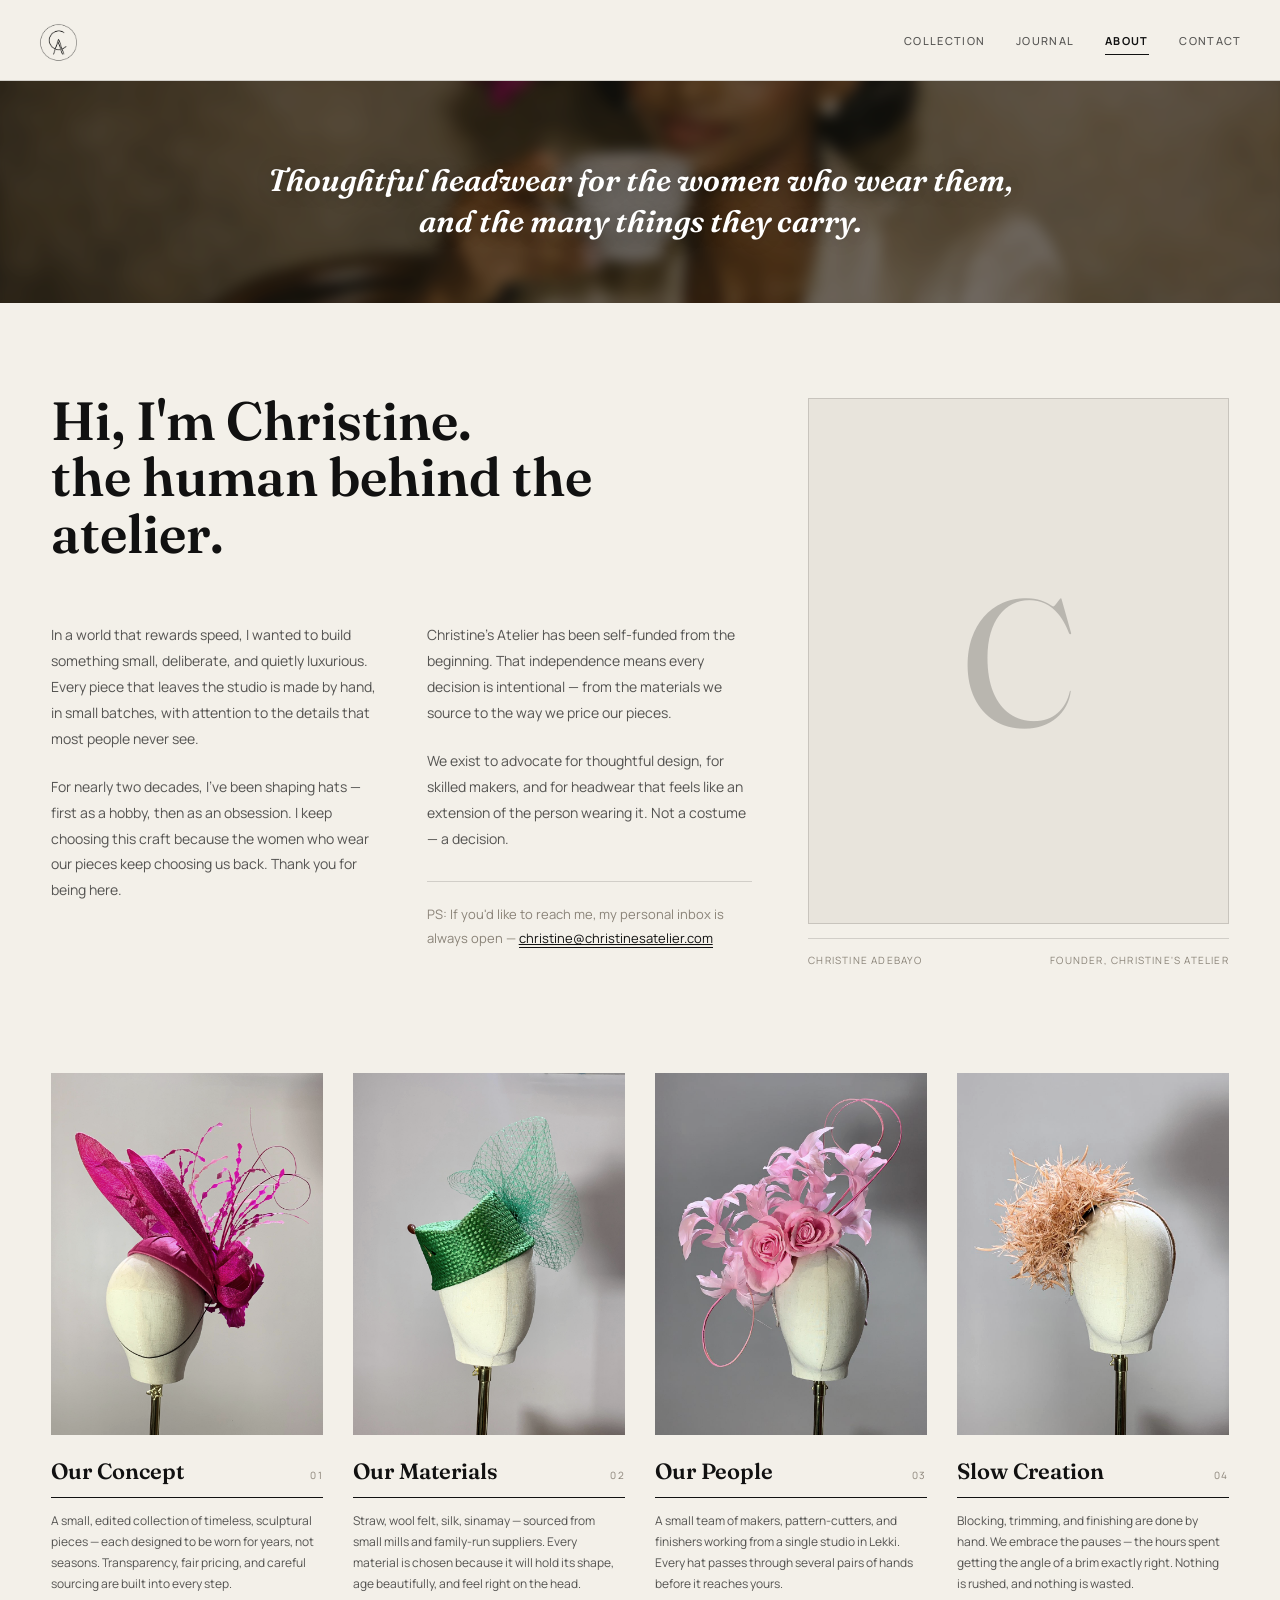
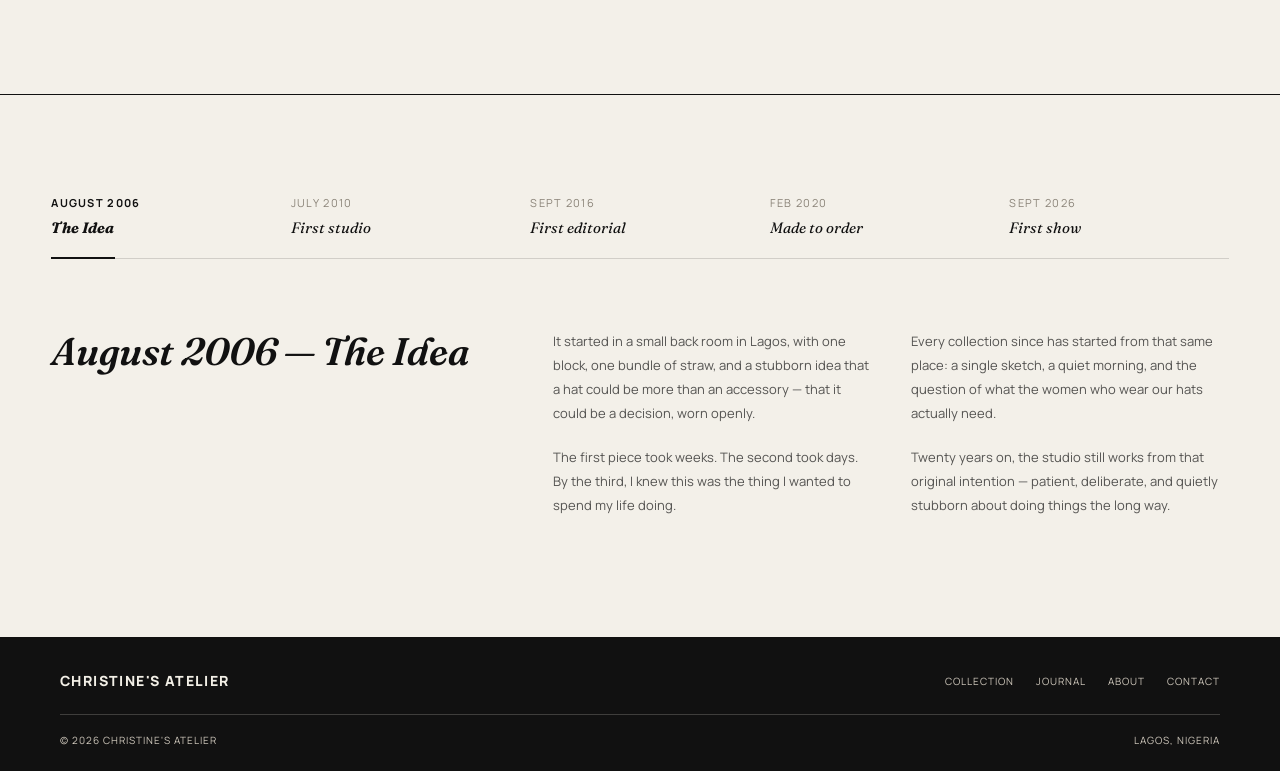
==== commit 5e5cd113: "MAJOR CHANGES: Updated the websites entire inteface and design." ====
--- a/about.html
+++ b/about.html
@@ -13,8 +13,8 @@
 <link rel="preconnect" href="https://fonts.googleapis.com">
 <link rel="preconnect" href="https://fonts.gstatic.com" crossorigin>
 <link href="https://fonts.googleapis.com/css2?family=Fraunces:ital,opsz,wght@0,9..144,300;0,9..144,400;0,9..144,500;0,9..144,600;0,9..144,900;1,9..144,400;1,9..144,500&family=Manrope:wght@400;500;600;700;800&display=swap" rel="stylesheet">
-<link rel="stylesheet" href="css/style.css">
-<link rel="stylesheet" href="css/responsive.css">
+<link rel="stylesheet" href="css/style.css?v=20261010">
+<link rel="stylesheet" href="css/responsive.css?v=20261010">
 </head>
 <body>
 
@@ -36,99 +36,146 @@
 </header>
 
 <main class="page active about-page">
-  <div class="wrap">
 
-    <!-- Top Split: Intro + Image -->
-    <div class="about-intro">
-      <div class="about-text">
-        <h1 class="about-title">The Atelier</h1>
-        <p>Christine's Atelier is an independent millinery house creating sculptural headwear by hand. Rooted in tradition, driven by experimentation, our pieces are made for those who see headwear as more than an accessory — but a form of self-expression.</p>
-      </div>
-      <div class="about-hero-image">
-        <img src="images\The Folasade\The Folashade (120k).jpg" alt="Hand-finished hat in the atelier">
-      </div>
-    </div>
+  <!-- ============ 1. HERO STRIP ============ -->
+  <section class="about-hero-strip">
+    <p class="about-hero-quote">Thoughtful headwear for the women who wear them, and the many things they carry.</p>
+  </section>
 
-    <!-- Data Row -->
-    <div class="about-facts">
-      <div class="fact"><div class="fact-label">Founded</div><div class="fact-val">2006</div></div>
-      <div class="fact"><div class="fact-label">Based</div><div class="fact-val">Lagos, NG</div></div>
-      <div class="fact"><div class="fact-label">Speciality</div><div class="fact-val">Bespoke millinery / editorial / occasion</div></div>
-    </div>
+  <!-- ============ 2. HI, I'M CHRISTINE ============ -->
+  <section class="about-intro-wrap">
+    <div class="about-intro-inner">
+      <div class="about-intro-text">
+        <h1 class="about-intro-title">Hi, I'm Christine.<br>the human behind the atelier.</h1>
 
-    <!-- The Making Strip -->
-    <div class="making-section">
-      <div class="making-head">The Making</div>
-      <div class="making-strip">
-        
-        <!-- 1. Sketch (with hand-drawn flower) -->
-        <div class="making-step">
-          <div class="frame sketch-frame">
-            <svg viewBox="0 0 200 200" fill="none" class="flower-svg">
-              <path d="M100 190 C 90 140, 110 100, 100 50" stroke="#726b5e" stroke-width="1.5" fill="none"/>
-              <path d="M100 140 C 70 120, 50 100, 60 80 C 80 90, 90 110, 100 120" stroke="#726b5e" stroke-width="1" fill="none"/>
-              <path d="M100 150 C 130 130, 150 110, 140 90 C 120 100, 110 120, 100 130" stroke="#726b5e" stroke-width="1" fill="none"/>
-              <path d="M100 60 C 80 50, 60 20, 100 10 C 140 20, 120 50, 100 60" stroke="#726b5e" stroke-width="1.5" fill="none"/>
-              <path d="M100 40 C 80 30, 70 10, 85 5" stroke="#726b5e" stroke-width="1" fill="none"/>
-              <path d="M100 40 C 120 30, 130 10, 115 5" stroke="#726b5e" stroke-width="1" fill="none"/>
-              <path d="M100 50 C 90 30, 100 0, 100 -10 C 100 0, 110 30, 100 50" stroke="#726b5e" stroke-width="1.5" fill="none"/>
-            </svg>
+        <div class="about-intro-cols">
+          <div class="about-intro-col">
+            <p>In a world that rewards speed, I wanted to build something small, deliberate, and quietly luxurious. Every piece that leaves the studio is made by hand, in small batches, with attention to the details that most people never see.</p>
+            <p>For nearly two decades, I've been shaping hats — first as a hobby, then as an obsession. I keep choosing this craft because the women who wear our pieces keep choosing us back. Thank you for being here.</p>
           </div>
-          <div class="m-label"><span>1.</span> Sketch</div>
-        </div>
-
-        <!-- 2-5. Images -->
-        <div class="making-step">
-          <div class="frame"><img src="images\The Angelica Mini\THE ANGELICA MINI 150K.jpeg" alt="Millinery material and form"></div>
-          <div class="m-label"><span>2.</span> Material</div>
-        </div>
-        <div class="making-step">
-          <div class="frame"><img src="images\The Bello\The Fidat 120k.jpg" alt="Hat blocking on a form"></div>
-          <div class="m-label"><span>3.</span> Blocking</div>
-        </div>
-        <div class="making-step">
-          <div class="frame"><img src="images\The Star Burst\THE Star Burst 85K.jpeg" alt="Hat trimming and detail work"></div>
-          <div class="m-label"><span>4.</span> Trimming</div>
-        </div>
-        <div class="making-step">
-          <div class="frame"><img src="images\Ms. Christie\Ms. Christie 135k.jpg" alt="Finished millinery piece"></div>
-          <div class="m-label"><span>5.</span> Finished</div>
+          <div class="about-intro-col">
+            <p>Christine's Atelier has been self-funded from the beginning. That independence means every decision is intentional — from the materials we source to the way we price our pieces.</p>
+            <p>We exist to advocate for thoughtful design, for skilled makers, and for headwear that feels like an extension of the person wearing it. Not a costume — a decision.</p>
+            <p class="about-intro-ps">PS: If you'd like to reach me, my personal inbox is always open — <a href="mailto:christine@christinesatelier.com">christine@christinesatelier.com</a></p>
+          </div>
         </div>
       </div>
+
+      <div class="about-intro-portrait">
+        <div class="about-portrait-placeholder" aria-hidden="true"></div>
+        <div class="about-portrait-caption">
+          <span>Christine Adebayo</span>
+          <span>Founder, Christine's Atelier</span>
+        </div>
+      </div>
+
     </div>
+  </section>
 
-    <!-- Bottom Wide Studio Image + Handwriting -->
-    <div class="studio-image-wrap">
-      <img src="https://images.unsplash.com/photo-1497366754035-f200968a6e72?auto=format&fit=crop&w=1600&q=80" alt="A bright atelier studio workspace">
-      <div class="studio-handwriting">
-        <svg viewBox="0 0 200 100" fill="none">
-          <text x="10" y="30" font-family="'Fraunces', serif" font-style="italic" font-size="22" fill="#726b5e">hand</text>
-          <text x="10" y="55" font-family="'Fraunces', serif" font-style="italic" font-size="22" fill="#726b5e">crafted</text>
-          <text x="10" y="80" font-family="'Fraunces', serif" font-style="italic" font-size="22" fill="#726b5e">in lagos</text>
-        </svg>
+  <!-- ============ 3. FOUR FEATURE COLUMNS ============ -->
+  <section class="about-features">
+    <div class="about-features-grid">
+
+      <article class="about-feature">
+        <div class="about-feature-img">
+          <img src="images/The%20Angelica/The%20Angelica%20200k.jpg" alt="Our concept">
+        </div>
+        <div class="about-feature-head">
+          <h3>Our Concept</h3>
+          <span class="about-feature-num">01</span>
+        </div>
+        <p>A small, edited collection of timeless, sculptural pieces — each designed to be worn for years, not seasons. Transparency, fair pricing, and careful sourcing are built into every step.</p>
+      </article>
+
+      <article class="about-feature">
+        <div class="about-feature-img">
+          <img src="images/The%20Bello/The%20Fidat%20120k.jpg" alt="Our materials">
+        </div>
+        <div class="about-feature-head">
+          <h3>Our Materials</h3>
+          <span class="about-feature-num">02</span>
+        </div>
+        <p>Straw, wool felt, silk, sinamay — sourced from small mills and family-run suppliers. Every material is chosen because it will hold its shape, age beautifully, and feel right on the head.</p>
+      </article>
+
+      <article class="about-feature">
+        <div class="about-feature-img">
+          <img src="images/Ms.%20Christie/THE%20MS%20CHRISTIE%20135K.jpeg" alt="Our people">
+        </div>
+        <div class="about-feature-head">
+          <h3>Our People</h3>
+          <span class="about-feature-num">03</span>
+        </div>
+        <p>A small team of makers, pattern-cutters, and finishers working from a single studio in Lekki. Every hat passes through several pairs of hands before it reaches yours.</p>
+      </article>
+
+      <article class="about-feature">
+        <div class="about-feature-img">
+          <img src="images/The%20Star%20Burst/THE%20Star%20Burst%2085K.jpeg" alt="Slow creation">
+        </div>
+        <div class="about-feature-head">
+          <h3>Slow Creation</h3>
+          <span class="about-feature-num">04</span>
+        </div>
+        <p>Blocking, trimming, and finishing are done by hand. We embrace the pauses — the hours spent getting the angle of a brim exactly right. Nothing is rushed, and nothing is wasted.</p>
+      </article>
+
+    </div>
+  </section>
+
+  <!-- ============ 4. THE STORY / TIMELINE ============ -->
+  <section class="about-story">
+    <div class="about-story-inner">
+
+      <div class="about-story-timeline" role="tablist" aria-label="Atelier milestones">
+        <button class="about-story-year is-active" type="button" role="tab" aria-selected="true" aria-controls="aboutStoryPanel" data-story-index="0">
+          <span class="about-story-date">August 2006</span><span class="about-story-label">The Idea</span>
+        </button>
+        <button class="about-story-year" type="button" role="tab" aria-selected="false" aria-controls="aboutStoryPanel" data-story-index="1">
+          <span class="about-story-date">July 2010</span><span class="about-story-label">First studio</span>
+        </button>
+        <button class="about-story-year" type="button" role="tab" aria-selected="false" aria-controls="aboutStoryPanel" data-story-index="2">
+          <span class="about-story-date">Sept 2016</span><span class="about-story-label">First editorial</span>
+        </button>
+        <button class="about-story-year" type="button" role="tab" aria-selected="false" aria-controls="aboutStoryPanel" data-story-index="3">
+          <span class="about-story-date">Feb 2020</span><span class="about-story-label">Made to order</span>
+        </button>
+        <button class="about-story-year" type="button" role="tab" aria-selected="false" aria-controls="aboutStoryPanel" data-story-index="4">
+          <span class="about-story-date">Sept 2026</span><span class="about-story-label">First show</span>
+        </button>
+        <span class="about-story-progress" aria-hidden="true"></span>
       </div>
+
+      <div class="about-story-body" id="aboutStoryPanel" role="tabpanel" tabindex="0">
+        <h2 class="about-story-title">August 2006 — The Idea</h2>
+        <div class="about-story-cols">
+          <div class="about-story-col">
+            <p>It started in a small back room in Lagos, with one block, one bundle of straw, and a stubborn idea that a hat could be more than an accessory — that it could be a decision, worn openly.</p>
+            <p>The first piece took weeks. The second took days. By the third, I knew this was the thing I wanted to spend my life doing.</p>
+          </div>
+          <div class="about-story-col">
+            <p>Every collection since has started from that same place: a single sketch, a quiet morning, and the question of what the women who wear our hats actually need.</p>
+            <p>Twenty years on, the studio still works from that original intention — patient, deliberate, and quietly stubborn about doing things the long way.</p>
+            <p class="about-story-note">— To be expanded in the founder's own words.</p>
+          </div>
+        </div>
+      </div>
+
     </div>
-  </div>
+  </section>
+
 </main>
 
 <footer class="site-footer">
   <div class="wrap">
     <div class="foot-row">
-      <div class="foot-logo">Christine's Atelier</div>
-      <div class="foot-sub">Collection / Journal / About / Contact</div>
+      <a class="foot-logo" href="index.html">Christine's Atelier</a>
+      <nav class="foot-links" aria-label="Footer navigation"><a href="collection.html">Collection</a><a href="journal.html">Journal</a><a href="about.html">About</a><a href="contact.html">Contact</a></nav>
     </div>
-    <div class="foot-mid">
-      <span>© 2026 Christine's Atelier</span>
-      <div>
-        <a href="#">Privacy</a>
-        <a href="#">Terms</a>
-        <a href="contact.html">Contact</a>
-      </div>
-      <span>Lagos / NG</span>
-    </div>
+    <div class="foot-mid"><span>© 2026 Christine's Atelier</span><span>Lagos, Nigeria</span></div>
   </div>
 </footer>
 
-<script src="js/script.js"></script>
+<script src="js/script.js?v=20261010"></script>
 </body>
 </html>
--- a/css/style.css
+++ b/css/style.css
@@ -1,455 +1,1038 @@
-:root{
-    --ink:#151310;
-    --paper:#f7f5f0;
-    --stone:#726b5e;
-    --hairline:#e0dcd2;
-    --ink-70: rgba(21,19,16,.7);
-    --ink-45: rgba(21,19,16,.45);
-    --maxw: 1200px;
-}
-*{ box-sizing:border-box; }
-html{ scroll-behavior:smooth; }
-@view-transition{ navigation:auto; }
-::view-transition-old(root){ animation:page-out .2s ease both; }
-::view-transition-new(root){ animation:page-in .45s ease both; }
-body{
-    margin:0; background:var(--paper); color:var(--ink);
-    font-family:'Manrope', sans-serif; -webkit-font-smoothing:antialiased;
-}
-img{ display:block; width:100%; height:100%; object-fit:cover; }
-a{ color:inherit; text-decoration:none; }
-button{ font-family:inherit; cursor:pointer; background:none; border:none; padding:0; }
-
-.wrap{ max-width:var(--maxw); margin:0 auto; padding:0 24px; }
-
-/* ---------- NAV (Transparent on scroll) ---------- */
-header.site-nav{
-    position:fixed; top:0; left:0; right:0; z-index:50;
-    background:var(--paper);
-    border-bottom:1px solid var(--hairline);
-    transition: background 0.4s ease, border-color 0.4s ease, backdrop-filter 0.4s ease;
-}
-header.site-nav.scrolled{
-    background: rgba(247, 245, 240, 0.85); /* Transparent */
-    backdrop-filter: blur(12px); /* Blur */
-    border-bottom:1px solid transparent;
-}
-.nav-row {
-  display: flex; 
-  align-items: center; 
-  justify-content: space-between;
-  height: 80px; /* Increased from 64px to fit the bigger logo */
-  padding: 0 24px;
-  max-width: var(--maxw); 
-  margin: 0 auto;
-}
-.logo {
+/* ============================================================
+   THEME VARIABLES
+   ============================================================ */
+:root,
+:root.light {
+  --paper: #F3F0E9;
+  --ink: #111111;
+  --frame: #0B0B0B;
+  --stone: #8A8378;
+  --hairline: rgba(17, 17, 17, 0.15);
+  --ink-70: rgba(17, 17, 17, 0.7);
+  --ink-45: rgba(17, 17, 17, 0.45);
+}
+
+:root.dark {
+  --paper: #171614;
+  --ink: #EDE9E1;
+  --frame: #050505;
+  --stone: #9E9789;
+  --hairline: rgba(237, 233, 225, 0.15);
+  --ink-70: rgba(237, 233, 225, 0.7);
+  --ink-45: rgba(237, 233, 225, 0.45);
+}
+
+/* Smooth crossfade for the toggle itself */
+html {
+  transition: background-color .4s ease, color .4s ease;
+}
+
+/* ============================================================
+   POLYGON SLICED VIEW TRANSITION
+   ============================================================ */
+::view-transition-group(root) {
+  animation-duration: 1s;
+}
+
+::view-transition-old(root) {
+  animation: none;
+  mix-blend-mode: normal;
+}
+
+::view-transition-new(root) {
+  z-index: 2;
+  animation: slice 1s cubic-bezier(.4, 0, .2, 1);
+  mix-blend-mode: normal;
+}
+
+@keyframes slice {
+  0% {
+    clip-path: polygon(
+      0 -110%,
+      25% -110%, 25% -110%,
+      50% -110%, 50% -110%,
+      75% -110%, 75% -110%,
+      100% -110%,
+      100% -110%,
+      75% -110%, 75% -110%,
+      50% -110%, 50% -110%,
+      25% -110%, 25% -110%,
+      0 -110%
+    );
+  }
+  100% {
+    clip-path: polygon(
+      0 0,
+      25% 0, 25% 0,
+      50% 0, 50% 0,
+      75% 0, 75% 0,
+      100% 0,
+      100% calc(100% + 40px),
+      75% calc(100% + 40px),
+      75% calc(100% + 100px),
+      50% calc(100% + 100px),
+      50% calc(100% + 60px),
+      25% calc(100% + 60px),
+      25% 100%,
+      0 100%
+    );
+  }
+}
+
+/* Respect users who prefer less motion */
+@media (prefers-reduced-motion: reduce) {
+  ::view-transition-group(root) { animation-duration: 0s; }
+  ::view-transition-new(root) { animation: none; }
+}
+
+/* ============================================================
+   GLOBAL — palette and rules per design bible
+   ============================================================ */
+:root {
+  --paper: #F3F0E9;
+  --ink: #111111;
+  --frame: #0B0B0B;
+  --stone: #8A8378;
+  --hairline: rgba(17, 17, 17, 0.15);
+  --ink-70: rgba(17, 17, 17, 0.7);
+  --ink-45: rgba(17, 17, 17, 0.45);
+}
+
+body.home {
+  background: var(--frame);
+}
+
+/* Subtle grain overlay — visible but restrained */
+body::before {
+  content: '';
+  position: fixed;
+  inset: 0;
+  pointer-events: none;
+  z-index: 999;
+  opacity: 0.35;
+  background-image: url("data:image/svg+xml;utf8,<svg xmlns='http://www.w3.org/2000/svg' width='180' height='180'><filter id='n'><feTurbulence type='fractalNoise' baseFrequency='0.9' numOctaves='2' stitchTiles='stitch'/><feColorMatrix type='saturate' values='0'/></filter><rect width='100%25' height='100%25' filter='url(%23n)' opacity='0.5'/></svg>");
+  background-size: 180px 180px;
+  mix-blend-mode: overlay;
+}
+
+/* ============================================================
+   SECTION 01 — MAGAZINE COVER
+   Full-bleed image + right-side nav rail
+   ============================================================ */
+
+body.home {
+  overflow: visible;
+  height: auto;
+  background: var(--paper);
+}
+
+/* ---- Cover container ---- */
+.mag-cover {
+  position: relative;
+  width: 100%;
+  height: 100vh;
+  height: 100svh;
+  min-height: 620px;
+  overflow: hidden;
+  background: var(--frame);
+}
+
+/* Background image */
+.mag-bg {
+  position: absolute;
+  inset: 0;
+  z-index: 1;
+}
+
+.mag-bg img {
+  width: 100%;
+  height: 100%;
+  object-fit: cover;
+  object-position: center 22%;
+  filter: saturate(0.82) contrast(0.98);
+}
+
+/* Soft overlay for readability */
+.mag-overlay {
+  position: absolute;
+  inset: 0;
+  z-index: 2;
+  background:
+    linear-gradient(180deg, rgba(0,0,0,0.35) 0%, rgba(0,0,0,0.05) 30%, rgba(0,0,0,0.10) 70%, rgba(0,0,0,0.45) 100%);
+  pointer-events: none;
+}
+
+/* ---- Content grid ---- */
+.mag-content {
+  position: absolute;
+  inset: 0;
+  z-index: 3;
+  padding: 40px 60px;
+  display: grid;
+  grid-template-rows: auto 1fr auto;
+  grid-template-columns: 1fr 1fr;
+  grid-template-areas:
+    "topleft   topright"
+    "center    center"
+    "botleft   botright";
+  pointer-events: none;
+}
+
+.mag-content > * { pointer-events: auto; }
+
+.mag-top-left   { grid-area: topleft; }
+.mag-top-right  { grid-area: topright; text-align: right; }
+.mag-center     { grid-area: center; display: flex; flex-direction: column; align-items: center; justify-content: center; }
+.mag-bottom-left { grid-area: botleft; align-self: end; }
+.mag-bottom-right { grid-area: botright; text-align: right; align-self: end; }
+
+/* Logo — inverted to white */
+.mag-logo {
+  display: block;
+  line-height: 0;
+  transform: translateY(-6px);
+}
+
+.mag-logo img {
+  height: 52px;
+  width: auto;
+  display: block;
+  filter: brightness(0) invert(1);
+}
+
+/* Small labels */
+.mag-label {
+  display: block;
+  font-family: 'Manrope', sans-serif;
+  font-size: 11px;
+  letter-spacing: .16em;
+  text-transform: uppercase;
+  color: rgba(255, 255, 255, 0.9);
+}
+
+.mag-label-sub {
+  display: block;
+  margin-top: 6px;
+  font-family: 'Manrope', sans-serif;
+  font-size: 10px;
+  letter-spacing: .12em;
+  color: rgba(255, 255, 255, 0.6);
+}
+
+/* Center title */
+.mag-center { text-align: center; color: #fff; }
+
+.mag-title {
+  font-family: 'Fraunces', serif;
+  font-weight: 400;
+  font-size: clamp(96px, 15vw, 240px);
+  line-height: .88;
+  letter-spacing: -.05em;
+  color: #fff;
+  margin: 0;
+  padding: 0;
+  text-shadow: 0 2px 30px rgba(0, 0, 0, 0.25);
+}
+
+/* Single badge pill — no circles */
+.mag-badge-row {
   display: flex;
   align-items: center;
   justify-content: center;
-  transition: opacity 0.3s ease;
-  /* Prevent squishing */
-  flex-shrink: 0;
-}
-
-.logo img {
-  height: 55px; /* Increased from 40px */
-  width: auto;  /* Keeps the aspect ratio perfectly round */
+  margin-top: 22px;
+}
+
+.mag-badge-year {
+  font-family: 'Manrope', sans-serif;
+  font-size: 10px;
+  font-weight: 500;
+  letter-spacing: .22em;
+  text-transform: uppercase;
+  color: #fff;
+  padding: 7px 18px;
+  border: 1px solid rgba(255, 255, 255, 0.45);
+  border-radius: 999px;
+  background: rgba(255, 255, 255, 0.08);
+  backdrop-filter: blur(6px);
+}
+
+/* Tags */
+.mag-tags {
+  display: flex;
+  align-items: center;
+  justify-content: center;
+  gap: 12px;
+  margin-top: 20px;
+  font-family: 'Manrope', sans-serif;
+  font-size: 10px;
+  letter-spacing: .18em;
+  text-transform: uppercase;
+  color: rgba(255, 255, 255, 0.75);
+}
+
+.mag-tags-dot { color: rgba(255, 255, 255, 0.4); }
+
+/* ============================================================
+   VERTICAL NAV RAIL
+   ============================================================ */
+.rail {
+  position: absolute;
+  top: 50%;
+  right: 28px;
+  transform: translateY(-50%);
+  z-index: 5;
+  display: flex;
+  flex-direction: column;
+  align-items: flex-end;
+  gap: 6px;
+}
+
+.rail-item {
+  display: flex;
+  flex-direction: column;
+  align-items: center;
+  justify-content: center;
+  gap: 12px;
+  width: 58px;
+  height: 110px;
+  padding: 0;
+  /* Semi-transparent with blur — softer than solid white */
+  background: rgba(243, 240, 233, 0.78);
+  backdrop-filter: blur(10px);
+  -webkit-backdrop-filter: blur(10px);
+  border: 1px solid rgba(255, 255, 255, 0.35);
+  color: var(--ink);
+  text-decoration: none;
+  transition: all .4s cubic-bezier(.4, 0, .2, 1);
+}
+
+/* Number at top, small and horizontal */
+.rail-num {
+  font-family: 'Manrope', sans-serif;
+  font-size: 9px;
+  font-weight: 500;
+  letter-spacing: .12em;
+  opacity: 0.4;
+  writing-mode: horizontal-tb;
+}
+
+/* Label below, vertical, reads TOP to BOTTOM */
+.rail-text {
+  font-family: 'Manrope', sans-serif;
+  font-size: 11px;
+  font-weight: 500;
+  letter-spacing: .22em;
+  text-transform: lowercase;
+  writing-mode: vertical-rl;   /* no rotate — reads top to bottom */
+  white-space: nowrap;
+}
+
+/* Hover — clearly interactive: fills dark, lifts off the wall */
+.rail-item:hover {
+  background: var(--ink);
+  color: var(--paper);
+  border-color: var(--ink);
+  transform: translateX(-8px);
+}
+
+.rail-item:hover .rail-num {
+  opacity: 0.75;
+}
+
+/* Active page */
+.rail-item.is-active {
+  background: var(--ink);
+  color: var(--paper);
+  border-color: var(--ink);
+}
+
+/* ---- Responsive: horizontal rail at the bottom of the cover on mobile ---- */
+@media (max-width: 900px) {
+  .rail {
+    top: auto;
+    bottom: 16px;
+    left: 16px;
+    right: 16px;
+    transform: none;
+    flex-direction: row;
+    align-items: stretch;
+    justify-content: center;
+    gap: 6px;
+  }
+
+  .rail-heading { display: none; }
+
+  .rail-item {
+    flex: 1;
+    width: auto;
+    height: 52px;
+    flex-direction: row;
+    gap: 8px;
+  }
+
+  .rail-num {
+    writing-mode: horizontal-tb;
+    font-size: 9px;
+  }
+
+  .rail-text {
+    writing-mode: horizontal-tb;
+    font-size: 10px;
+    letter-spacing: .14em;
+  }
+
+  .rail-item:hover {
+    transform: translateY(-4px);
+  }
+}
+
+/* ============================================================
+   SECTION 02 — THE ATELIER
+   ============================================================ */
+
+.atelier-section {
+  background: var(--paper);
+  padding: 140px 4vw;
+}
+
+.atelier-inner {
+  max-width: 1280px;
+  margin: 0 auto;
+  display: grid;
+  grid-template-columns: 1fr 1fr;
+  gap: 100px;
+  align-items: center;
+}
+
+.atelier-text .eyebrow {
+  font-family: 'Manrope', sans-serif;
+  font-size: 10px;
+  letter-spacing: .18em;
+  text-transform: uppercase;
+  color: var(--stone);
+  margin-bottom: 30px;
   display: block;
-  object-fit: contain; /* Prevents stretching */
-}
-
-.logo:hover {
-  opacity: 0.7;
-}
-
-.nav-links{ display:flex; gap:36px; align-items:center; }
-.nav-links .navlink{
-    font-size:11px; letter-spacing:.14em; text-transform:uppercase;
-    color:var(--ink-45);
-    transition:color .2s ease;
-}
-.nav-links .navlink:hover{ color:var(--ink); }
-.nav-links .navlink.active{ color:var(--ink); border-bottom:1px solid var(--ink); padding-bottom:3px; }
-.menu-toggle{
-  display:none;
-  color: var(--ink);
+}
+
+.atelier-heading {
+  font-family: 'Fraunces', serif;
+  font-weight: 300;
+  font-size: clamp(38px, 4.4vw, 64px);
+  line-height: 1.05;
+  letter-spacing: -.02em;
+  color: var(--ink);
+  margin: 0 0 30px;
+}
+
+.atelier-body {
+  font-family: 'Manrope', sans-serif;
+  font-size: 14px;
+  line-height: 1.85;
+  color: var(--ink-70);
+  max-width: 440px;
+  margin: 0 0 40px;
+}
+
+.arrow-link {
+  font-family: 'Manrope', sans-serif;
+  font-size: 11px;
+  font-weight: 700;
+  letter-spacing: .14em;
+  text-transform: uppercase;
+  color: var(--ink);
+  border-bottom: 1px solid var(--ink);
+  padding-bottom: 4px;
+  display: inline-block;
+  transition: opacity .3s ease;
+}
+.arrow-link:hover { opacity: .55; }
+
+.atelier-image {
+  aspect-ratio: 4 / 5;
+  overflow: hidden;
+  background: #d8d3c8;
+}
+
+.atelier-image img {
+  width: 100%;
+  height: 100%;
+  object-fit: cover;
+  filter: saturate(0.78) contrast(1.02);
+}
+
+/* ============================================================
+   SECTION 03 — LATEST COLLECTION
+   ============================================================ */
+
+.collection-section {
+  background: var(--paper);
+  padding: 140px 4vw;
+  border-top: 1px solid var(--hairline);
+}
+
+.collection-inner {
+  max-width: 1280px;
+  margin: 0 auto;
+  display: grid;
+  grid-template-columns: 1fr 1.1fr;
+  gap: 100px;
+  align-items: start;
+}
+
+.collection-text {
+  position: sticky;
+  top: 120px;
+  align-self: start;
+}
+
+.collection-text .eyebrow {
+  font-family: 'Manrope', sans-serif;
+  font-size: 10px;
+  letter-spacing: .18em;
+  text-transform: uppercase;
+  color: var(--stone);
+  margin-bottom: 30px;
+  display: block;
+}
+
+.collection-heading {
+  font-family: 'Fraunces', serif;
+  font-weight: 300;
+  font-size: clamp(40px, 5vw, 72px);
+  line-height: .98;
+  letter-spacing: -.025em;
+  color: var(--ink);
+  margin: 0 0 30px;
+}
+
+.collection-body {
+  font-family: 'Manrope', sans-serif;
+  font-size: 14px;
+  line-height: 1.85;
+  color: var(--ink-70);
+  max-width: 360px;
+  margin: 0 0 40px;
+}
+
+/* carousel */
+.collection-carousel {
   position: relative;
-  z-index: 51;
-}
-
-.page{ display:none; }
-.page.active{ display:block; animation:fadein .45s ease; }
-@keyframes fadein{ from{ opacity:0; transform:translateY(6px);} to{ opacity:1; transform:translateY(0);} }
-@keyframes page-in{ from{ opacity:0; transform:translateY(8px); } to{ opacity:1; transform:translateY(0); } }
-@keyframes page-out{ from{ opacity:1; } to{ opacity:0; } }
-
-.eyebrow{ font-size:11px; letter-spacing:.14em; text-transform:uppercase; color:var(--stone); }
-.arrow-link{ font-size:12px; letter-spacing:.06em; text-transform:uppercase; border-bottom:1px solid var(--ink); padding-bottom:2px; display:inline-block; }
-.arrow-link:hover{ opacity:.6; }
-
-/* ===================== HOME ===================== */
-.page-home { padding-top: 64px; }
-
-.hero {
-    display: grid;
-    grid-template-columns: 1.2fr 1fr;
-    gap: 60px;
-    padding: 80px 0 100px;
-    align-items: end;
-    border-bottom: 1px solid var(--hairline);
-}
-.hero-frame { aspect-ratio: 4/5; overflow:hidden; background:#e6e2da; }
-.hero-frame img { filter: saturate(0.72) contrast(1.03) brightness(1.01); }
-
-.hero-side { padding-bottom: 10px; }
-.hero-side .eyebrow { margin-bottom: 14px; }
-.hero-side h1 {
-    font-family: 'Manrope', sans-serif; font-weight: 800; 
-    font-size: clamp(28px, 3vw, 44px); line-height: 1.1;
-    letter-spacing: -.02em; text-transform: uppercase;
-    margin: 0 0 30px; color: var(--ink);
-}
-.hero-statement {
-    font-family: 'Fraunces', serif; font-style: italic; font-weight: 400;
-    font-size: clamp(18px, 2vw, 24px); line-height: 1.5; color: var(--ink);
-    margin-top: 50px; max-width: 300px;
-}
-
-/* Latest & Atelier Side by Side */
-.home-mid-grid {
-    display: grid;
-    grid-template-columns: 1.5fr 1fr;
-    gap: 60px;
-    padding: 70px 0;
-    border-bottom: 1px solid var(--hairline);
-}
-.section-title { margin-bottom: 30px; }
-
-/* Latest */
-.latest-grid { display: grid; grid-template-columns: repeat(3, 1fr); gap: 14px; }
-
-.latest-item { cursor: pointer; position: relative; overflow: hidden; }
-.latest-item .frame { aspect-ratio: 3/4; overflow:hidden; background:#e6e2da; }
-.latest-item img { filter: saturate(0.72) contrast(1.03) brightness(1.01); transition: filter .5s ease, transform .6s ease; }
-.latest-item:hover img { filter: saturate(0.95) contrast(1.05); transform: scale(1.03); }
-
-.latest-overlay {
-    position: absolute;
-    left: 0; right: 0; bottom: 0;
-    background: rgba(247, 245, 240, 0.95);
-    padding: 12px 16px;
-    display: flex; justify-content: space-between; align-items: baseline;
-    opacity: 0;
-    transform: translateY(20px);
-    transition: opacity .4s ease, transform .4s ease;
-    border-top: 1px solid var(--hairline);
-}
-.latest-item:hover .latest-overlay { opacity: 1; transform: translateY(0); }
-.latest-overlay .lname { font-family: 'Fraunces', serif; font-size: 14px; }
-.latest-overlay .lmeta { font-size: 10px; text-transform: uppercase; letter-spacing: .1em; color: var(--stone); }
-
-/* Atelier */
-.atelier-section { padding-top: 50px; }
-.atelier-text h2 {
-    font-family: 'Manrope', sans-serif; font-weight: 700;
-    font-size: 22px; line-height: 1.4; letter-spacing: -.01em;
-    margin: 0 0 24px;
-}
-.atelier-text p { font-size: 14px; line-height: 1.8; color: var(--ink-70); max-width: 320px; margin-bottom: 24px; }
-
-/* Journal */
-.journal-band { 
-    display: grid;
-    grid-template-columns: 1fr 1fr; 
-    gap: 40px;
-    align-items: start; 
-    padding: 70px 0;
-}
-.journal-band .jtag { font-size: 11px; text-transform: uppercase; letter-spacing: .1em; color: var(--stone); margin-bottom: 10px; }
-.journal-cat { font-size: 11px; text-transform: uppercase; letter-spacing: .1em; margin-bottom: 20px; color: var(--stone); }
-.journal-band h3 { font-family: 'Fraunces', serif; font-size: 20px; font-weight: 400; margin: 0 0 8px; }
-.journal-band p { font-size: 13px; line-height: 1.7; color: var(--ink-70); max-width: 320px; margin-bottom: 10px; }
-.journal-band a { color: var(--ink-45); font-size: 11px; text-transform: uppercase; letter-spacing: .1em; }
-.journal-band a:hover { color: var(--ink); }
-
-/* Newsletter Band (Restored) */
-.newsletter-band{ background:var(--ink); color:#f2efe6; padding:90px 0; }
-.newsletter-band h2{
-    font-family:'Manrope',sans-serif; font-weight:800; letter-spacing:-.02em;
-    font-size:clamp(36px,6vw,64px); line-height:1; margin:0 0 24px; text-transform:uppercase;
-}
-.newsletter-band p{ color:#b9b2a0; font-size:14px; max-width:380px; line-height:1.7; margin-bottom:34px; }
-.newsletter-form{ display:flex; gap:0; border-bottom:1px solid rgba(242,239,230,.4); max-width:460px; padding-bottom:14px; }
-.newsletter-form input{
-    flex:1; background:none; border:none; color:#f2efe6; font-size:14px;
-    font-family:'Manrope',sans-serif; outline:none;
-}
-.newsletter-form input::placeholder{ color:#8b8474; }
-.newsletter-form button{ background:none; border:none; color:#f2efe6; font-size:12px; letter-spacing:.08em; text-transform:uppercase; }
-.newsletter-form button:hover{ opacity:.6; }
-
-/* ===================== EVENT BANNER ===================== */
-
-.event-banner {
+}
+
+.carousel-track {
+  position: relative;
+  aspect-ratio: 4 / 5;
+  overflow: hidden;
+  background: #d8d3c8;
+}
+
+.carousel-slide {
+  position: absolute;
+  inset: 0;
+  opacity: 0;
+  transform: translateX(20px);
+  transition: opacity .6s ease, transform .6s ease;
+  pointer-events: none;
+}
+
+.carousel-slide.is-active {
+  opacity: 1;
+  transform: translateX(0);
+  pointer-events: auto;
+}
+
+.carousel-slide img {
+  width: 100%;
+  height: 100%;
+  object-fit: cover;
+  filter: saturate(0.78) contrast(1.02);
+}
+
+/* controls */
+.carousel-controls {
+  display: flex;
+  justify-content: space-between;
+  align-items: center;
+  padding-top: 20px;
+  margin-top: 20px;
+  border-top: 1px solid var(--ink);
+}
+
+.carousel-counter {
+  font-family: 'Manrope', sans-serif;
+  font-size: 11px;
+  letter-spacing: .18em;
+  color: var(--ink);
+}
+
+.carousel-counter-sep {
+  margin: 0 8px;
+  color: var(--stone);
+}
+
+.carousel-arrows {
+  display: flex;
+  gap: 20px;
+}
+
+.carousel-arrow {
+  background: none;
+  border: none;
+  font-family: 'Manrope', sans-serif;
+  font-size: 16px;
+  color: var(--ink);
+  cursor: pointer;
+  padding: 0;
+  transition: opacity .25s ease, transform .25s ease;
+}
+
+.carousel-arrow:hover {
+  transform: translateX(3px);
+}
+.carousel-arrow:first-child:hover {
+  transform: translateX(-3px);
+}
+
+/* ============================================================
+   SECTION 04 — LETTERS FROM THE ATELIER
+   ============================================================ */
+
+.letters-section {
+  background: var(--paper);
+  padding: 140px 4vw;
+  border-top: 1px solid var(--hairline);
+}
+
+.letters-inner {
+  max-width: 1280px;
+  margin: 0 auto;
+  display: grid;
+  grid-template-columns: 1fr 1fr;
+  gap: 100px;
+  align-items: center;
+}
+
+.letters-image {
+  aspect-ratio: 4 / 3;
+  overflow: hidden;
+  background: #d8d3c8;
+}
+
+.letters-image img {
+  width: 100%;
+  height: 100%;
+  object-fit: cover;
+  filter: saturate(0.78) contrast(1.02);
+}
+
+.letters-content .eyebrow {
+  font-family: 'Manrope', sans-serif;
+  font-size: 10px;
+  letter-spacing: .18em;
+  text-transform: uppercase;
+  color: var(--stone);
+  margin-bottom: 30px;
+  display: block;
+}
+
+.letters-heading {
+  font-family: 'Fraunces', serif;
+  font-weight: 300;
+  font-style: italic;
+  font-size: clamp(28px, 3.2vw, 44px);
+  line-height: 1.2;
+  letter-spacing: -.01em;
+  color: var(--ink);
+  margin: 0 0 50px;
+  max-width: 480px;
+}
+
+.letters-form {
+  max-width: 460px;
+}
+
+.letters-label {
+  display: block;
+  font-family: 'Manrope', sans-serif;
+  font-size: 10px;
+  letter-spacing: .18em;
+  text-transform: uppercase;
+  color: var(--stone);
+  margin-bottom: 14px;
+}
+
+.letters-input-row {
+  display: flex;
+  align-items: center;
+  border-bottom: 1px solid var(--ink);
+  padding-bottom: 12px;
+}
+
+.letters-input-row input {
+  flex: 1;
+  background: none;
+  border: none;
+  font-family: 'Manrope', sans-serif;
+  font-size: 14px;
+  color: var(--ink);
+  outline: none;
+}
+
+.letters-input-row button {
+  background: none;
+  border: none;
+  font-family: 'Manrope', sans-serif;
+  font-size: 11px;
+  font-weight: 700;
+  letter-spacing: .14em;
+  text-transform: uppercase;
+  color: var(--ink);
+  cursor: pointer;
+  transition: opacity .25s ease;
+}
+
+.letters-input-row button:hover { opacity: .55; }
+
+/* ============================================================
+   FOOTER — magazine style
+   ============================================================ */
+
+.mag-footer {
   background: var(--paper);
   border-top: 1px solid var(--ink);
-  border-bottom: 1px solid var(--ink);
-  padding: 40px 0;
-  margin: 40px 0; /* Adds space above and below the banner */
-}
-
-.event-inner {
-  display: flex;
+  padding: 60px 4vw 40px;
+}
+
+.mag-footer-inner {
+  max-width: 1280px;
+  margin: 0 auto;
+}
+
+.mag-footer-row {
+  display: flex;
+  justify-content: space-between;
   align-items: center;
+  gap: 30px;
+  flex-wrap: wrap;
+}
+
+.mag-footer-row-bottom {
+  margin-top: 40px;
+  padding-top: 24px;
+  border-top: 1px solid var(--hairline);
+  font-family: 'Manrope', sans-serif;
+  font-size: 10px;
+  letter-spacing: .14em;
+  text-transform: uppercase;
+  color: var(--stone);
+}
+
+.mag-footer-logo {
+  font-family: 'Manrope', sans-serif;
+  font-weight: 700;
+  font-size: 12px;
+  letter-spacing: .12em;
+  text-transform: uppercase;
+  color: var(--ink);
+}
+
+.mag-footer-nav {
+  display: flex;
+  gap: 26px;
+}
+
+.mag-footer-nav a {
+  font-family: 'Manrope', sans-serif;
+  font-size: 11px;
+  letter-spacing: .06em;
+  color: var(--ink);
+}
+.mag-footer-nav a:hover { opacity: .55; }
+
+.mag-footer-socials {
+  display: flex;
+  gap: 20px;
+  font-family: 'Manrope', sans-serif;
+  font-size: 10px;
+  letter-spacing: .12em;
+  text-transform: uppercase;
+  color: var(--ink);
+}
+.mag-footer-socials a:hover { opacity: .55; }
+
+/* ============================================================
+   RESPONSIVE — homepage
+   ============================================================ */
+
+@media (max-width: 900px) {
+  .cover { padding: 12px; }
+  .cover-frame { padding: 18px 20px 22px; }
+  .cover-atelier { font-size: 72px; }
+  .cover-noun { top: 14px; }
+
+  .atelier-section,
+  .collection-section,
+  .letters-section {
+    padding: 80px 24px;
+  }
+  .atelier-inner,
+  .collection-inner,
+  .letters-inner {
+    grid-template-columns: 1fr;
+    gap: 50px;
+  }
+  .collection-text { position: static; }
+  .collection-heading { font-size: 40px; }
+  .collection-body { font-size: 13px; }
+  .atelier-heading { font-size: 36px; }
+  .letters-heading { font-size: 24px; margin-bottom: 30px; }
+
+  .mag-footer { padding: 40px 20px 30px; }
+  .mag-footer-row { flex-direction: column; align-items: flex-start; gap: 16px; }
+}
+
+@media (max-width: 480px) {
+  .cover-frame { padding: 14px 16px 18px; }
+  .cover-atelier { font-size: 60px; }
+  .cover-nav a { font-size: 10px; }
+  .cover-meta { font-size: 8px; }
+  .collection-heading { font-size: 34px; }
+  .atelier-heading { font-size: 32px; }
+}
+
+/* ===================== JOURNAL ===================== */
+
+.journal-page { padding-top: 72px; }
+
+.journal-head {
+   padding: 68px 0 30px;
+  display: flex;
+  flex-direction: column;
+  gap: 8px;
+}
+
+.journal-head .eyebrow {
+  font-family: 'Manrope', sans-serif;
+  font-size: 11px;
+  letter-spacing: .14em;
+  text-transform: uppercase;
+  color: var(--stone);
+  margin: 0;
+}
+
+.journal-head h1 {
+  font-family: 'Manrope', sans-serif;
+  font-weight: 800;
+  font-size: clamp(40px, 6vw, 80px);
+  letter-spacing: -.03em;
+  line-height: 1;
+  text-transform: uppercase;
+  margin: 0;
+  color: var(--ink);
+}
+
+/* ---- Category pill bar ---- */
+.journal-cat-bar {
+  display: flex;
+  flex-wrap: wrap;
+  gap: 10px;
+  padding: 14px 0 40px;
+  border-bottom: 1px solid var(--hairline);
+  margin-bottom: 40px;
+}
+
+.jcat-pill {
+  font-family: 'Manrope', sans-serif;
+  font-size: 11px;
+  letter-spacing: .14em;
+  text-transform: uppercase;
+  padding: 10px 22px;
+  border: 1px solid var(--hairline);
+  border-radius: 999px; /* Circle pill shape */
+  background: transparent;
+  color: var(--ink-70);
+  cursor: pointer;
+  transition: all .3s ease;
+  white-space: nowrap;
+}
+
+.jcat-pill:hover {
+  border-color: var(--ink);
+  color: var(--ink);
+}
+
+.jcat-pill.active {
+  background: var(--ink);
+  color: var(--paper);
+  border-color: var(--ink);
+}
+
+/* ---- Journal Grid ---- */
+.journal-grid {
+  display: grid;
+  grid-template-columns: repeat(3, 1fr);
+  gap: 0;
+  border-top: 1px solid var(--hairline);
+  border-left: 1px solid var(--hairline);
+  margin-bottom: 100px;
+}
+
+.j-article {
+  display: flex;
+  flex-direction: column;
+  padding: 24px;
+  border-right: 1px solid var(--hairline);
+  border-bottom: 1px solid var(--hairline);
+  text-decoration: none;
+  color: inherit;
+  transition: background .3s ease;
+  cursor: pointer;
+}
+
+.j-article:hover {
+  background: rgba(21, 19, 16, 0.02);
+}
+
+/* Top row: date + category tag */
+.j-article .j-article-meta {
+  display: flex;
   justify-content: space-between;
-  gap: 30px;
-  position: relative;
-}
-
-/* Vertical dividers */
-.event-left, .event-scribble, .event-center, .event-right {
-  position: relative;
-}
-.event-left, .event-scribble, .event-center {
-  border-right: 1px solid rgba(21, 19, 16, 0.15);
-  padding-right: 30px;
-}
-.event-scribble, .event-center, .event-right {
-  padding-left: 30px;
-}
-
-/* Left Section */
-.event-left {
-  display: flex;
-  flex-direction: column;
-  gap: 10px;
-  width: 120px;
-}
-.event-tag {
+  align-items: center;
+  margin-bottom: 20px;
+  font-size: 11px;
+  letter-spacing: .05em;
+  color: var(--ink-45);
+}
+
+.j-article .j-date {
+  font-family: 'Manrope', sans-serif;
+}
+
+.j-article .j-tag {
   font-family: 'Manrope', sans-serif;
   font-size: 10px;
   letter-spacing: .1em;
   text-transform: uppercase;
-}
-.event-star-sketch {
-  width: 40px;
-  height: 40px;
-  margin: 5px 0;
-}
-.event-hat-sketch {
-  width: 100%;
-  height: 100%;
-  max-width: 160px;
-  opacity: 0.75;
-}
-.event-handwritten {
-  font-family: 'Fraunces', serif;
-  font-style: italic;
-  font-size: 20px;
-  color: var(--stone);
-  transform: rotate(-6deg);
-  margin-left: 10px;
-}
-
-/* Center Section */
-.event-center {
-  flex: 1;
-}
-.event-title {
-  font-family: 'Fraunces', serif;
-  font-size: 22px;
-  font-weight: 400;
-  letter-spacing: .02em;
-  margin: 0 0 10px;
-  text-transform: uppercase;
-}
-.event-subtitle {
-  font-family: 'Manrope', sans-serif;
-  font-size: 12px;
-  letter-spacing: .08em;
-  text-transform: uppercase;
-  color: var(--stone);
-  margin-bottom: 20px;
-}
-.event-date {
-  font-family: 'Manrope', sans-serif;
-  font-size: 14px;
-  letter-spacing: .05em;
-  margin-bottom: 4px;
-}
-.event-location {
-  font-family: 'Manrope', sans-serif;
-  font-size: 14px;
-  letter-spacing: .05em;
-}
-
-/* Right Section */
-.event-right {
-  display: flex;
-  flex-direction: column;
-  align-items: flex-end;
-  justify-content: space-between;
-  height: 100px;
-  min-width: 140px;
-}
-.event-handwritten-right {
-  font-family: 'Fraunces', serif;
-  font-style: italic;
-  font-size: 22px;
-  line-height: 1.1;
-  color: var(--stone);
-  text-align: right;
-  transform: rotate(-5deg);
-}
-.event-link {
-  font-family: 'Manrope', sans-serif;
-  font-size: 11px;
-  font-weight: 700;
-  letter-spacing: .12em;
-  text-transform: uppercase;
-  border-bottom: 1px solid var(--ink);
-  padding-bottom: 3px;
-}
-.event-link:hover { opacity: .6; }
-
-/* ===================== FOOTER FIX ===================== */
-
-.foot-row {
-    display: flex; 
-    justify-content: space-between; 
-    align-items: center;
-    margin-bottom: 24px;
-    color: var(--hairline);
-}
-.foot-logo { 
-    font-family: 'Manrope', sans-serif; 
-    font-weight: 800; 
-    font-size: 16px; 
-    letter-spacing: .1em; 
-    text-transform: uppercase;
-    color: var(--hairline); 
-}
-.foot-sub { 
-    font-size: 11px; 
-    letter-spacing: .1em; 
-    text-transform: uppercase; 
-    color: var(--hairline); 
-}
-.foot-mid {
-    display: flex; 
-    justify-content: space-between; 
-    align-items: center;
-    font-size: 11px; 
-    text-transform: uppercase; 
-    letter-spacing: .1em; 
-    color: var(--hairline);
-}
-.foot-mid a { margin: 0 10px; }
-.foot-mid a:hover { color: var(--hairline); }
-/* ===================== JOURNAL ===================== */
-
-.journal-page { padding-top: 54px; }
-
-.journal-head {
-  padding: 50px 0 60px;
-  border-bottom: 1px solid var(--hairline);
-  margin-bottom: 40px;
-}
-.journal-head .eyebrow { margin-bottom: 14px; }
-.journal-head h1 {
-  font-family: 'Manrope', sans-serif;
-  font-weight: 800;
-  font-size: clamp(50px, 13vw, 100px);
-  letter-spacing: -.04em;
-  line-height: 0.9;
-  margin: 0;
-  text-transform: uppercase;
-  color: var(--ink);
-}
-
-/* Layout */
-.journal-body {
-  display: grid;
-  grid-template-columns: 180px 1fr;
-  gap: 60px;
-  padding-bottom: 120px;
-}
-/* Sidebar */
-.journal-side {
-  display: flex;
-  flex-direction: column;
-  gap: 60px;
-  padding-top: 20px;
-}
-.journal-cats {
-  display: flex;
-  flex-direction: column;
-  gap: 2px;
-}
-.jcat {
-  font-size: 12px;
-  letter-spacing: .06em;
-  text-transform: uppercase;
-  padding: 8px 0;
-  color: var(--ink-45);
-  background: none;
-  border: none;
-  text-align: left;
-  transition: color .2s ease;
-}
-.jcat.active, .jcat:hover { color: var(--ink); }
-
-.flower-sketch {
-  width: 160px;
-  height: 240px;
-  margin-top: 20px;
-}
-.flower-sketch svg { width: 100%; height: 100%; }
-
-/* Articles List */
-.journal-list {
-  display: flex;
-  flex-direction: column;
-  gap: 0;
-}
-.j-article {
-  display: grid;
-  grid-template-columns: 280px 1fr;
-  gap: 50px;
-  align-items: center;
-  padding: 40px 0;
-  border-bottom: 1px solid var(--hairline);
-}
-.j-article:first-child { padding-top: 0; }
-.j-article .frame {
-  aspect-ratio: 4/3;
+  padding: 4px 12px;
+  border: 1px solid var(--hairline);
+  border-radius: 999px;
+  color: var(--ink-70);
+}
+
+/* Image */
+.j-article .j-frame {
+  aspect-ratio: 4 / 3;
   overflow: hidden;
   background: #e6e2da;
-}
-.j-article .frame img {
+  margin-bottom: 24px;
+}
+
+.j-article .j-frame img {
   width: 100%;
   height: 100%;
   object-fit: cover;
   filter: saturate(0.72) contrast(1.03) brightness(1.01);
   transition: filter .5s ease, transform .6s ease;
 }
-.j-article:hover .frame img { filter: saturate(0.95) contrast(1.05); transform: scale(1.03); }
-
-.j-article .jtag { font-size: 11px; letter-spacing: .12em; text-transform: uppercase; color: var(--stone); margin-bottom: 12px; }
-.j-article h3 { font-family: 'Fraunces', serif; font-weight: 400; font-size: 32px; margin: 0 0 15px; line-height: 1.2; }
-.j-article p { font-size: 14px; color: var(--ink-70); line-height: 1.75; max-width: 420px; margin-bottom: 18px; }
-.j-article .jmeta { font-size: 11px; color: var(--ink-45); letter-spacing: .05em; }
-
-.read-more {
+
+.j-article:hover .j-frame img {
+  filter: saturate(0.95) contrast(1.05);
+  transform: scale(1.03);
+}
+
+/* Title */
+.j-article h3 {
+  font-family: 'Fraunces', serif;
+  font-weight: 400;
+  font-size: 22px;
+  line-height: 1.25;
+  margin: 0 0 12px;
+  color: var(--ink);
+}
+
+/* Excerpt */
+.j-article p {
+  font-size: 13px;
+  line-height: 1.7;
+  color: var(--ink-70);
+  margin: 0 0 24px;
+  flex-grow: 1;
+}
+
+/* Bottom row: author + duration + read more */
+.j-article .j-bottom {
+  display: flex;
+  justify-content: space-between;
+  align-items: center;
+  margin-top: auto;
+  padding-top: 16px;
+  border-top: 1px solid var(--hairline);
   font-size: 11px;
-  letter-spacing: .1em;
-  text-transform: uppercase;
+  letter-spacing: .06em;
+  color: var(--ink-45);
+}
+
+.j-article .j-author {
+  font-family: 'Manrope', sans-serif;
+}
+
+.j-article .j-read {
+  font-family: 'Manrope', sans-serif;
+  font-size: 10px;
+  letter-spacing: .12em;
+  text-transform: uppercase;
+  color: var(--ink);
   border-bottom: 1px solid var(--ink);
-  padding-bottom: 3px;
-  color: var(--ink);
-}
-.read-more:hover { opacity: .6; }
+  padding-bottom: 2px;
+}
+
+/* Empty state */
+.journal-empty {
+  grid-column: 1 / -1;
+  padding: 80px 20px;
+  text-align: center;
+  color: var(--ink-45);
+  font-size: 12px;
+  letter-spacing: .14em;
+  text-transform: uppercase;
+  border-right: 1px solid var(--hairline);
+  border-bottom: 1px solid var(--hairline);
+}
+
+/* ---- Responsive ---- */
+@media (max-width: 900px) {
+  .journal-grid { grid-template-columns: repeat(2, 1fr); }
+}
+
+@media (max-width: 600px) {
+  .journal-page { padding-top: 64px; }
+  .journal-head { padding: 30px 0 20px; }
+  .journal-head h1 { font-size: 22vw; }
+
+  .journal-cat-bar {
+    flex-wrap: nowrap;
+    overflow-x: auto;
+    gap: 8px;
+    padding: 16px 16px 20px;
+    margin: 0 -16px 30px;
+    scrollbar-width: none;
+    -ms-overflow-style: none;
+  }
+  .journal-cat-bar::-webkit-scrollbar { display: none; }
+  .jcat-pill {
+    flex-shrink: 0;
+    font-size: 10px;
+    padding: 8px 16px;
+  }
+
+  .journal-grid {
+    grid-template-columns: 1fr;
+  }
+
+  .j-article { padding: 20px; }
+  .j-article h3 { font-size: 20px; }
+  .j-article p { font-size: 13px; }
+}
 
 
 /* ===================== COLLECTION / ARCHIVE ===================== */
@@ -549,205 +1132,555 @@
 .about-wrap h1{ font-family:'Manrope',sans-serif; font-weight:800; font-size:clamp(30px,5vw,60px); text-transform:uppercase; margin:0 0 40px; }
 .about-wrap p{ max-width:600px; font-size:16px; line-height:1.8; }
 
-
-/* ===================== CONTACT ===================== */
-
-.contact-page { padding-top: 54px; }
-.contact-head { padding: 50px 0 60px; border-bottom: 1px solid var(--hairline); }
-.contact-head .eyebrow { margin-bottom: 14px; }
-.contact-head h1 { font-family: 'Manrope', sans-serif; font-weight: 800; font-size: clamp(50px, 13vw, 100px); letter-spacing: -.04em; line-height: .9; text-transform: uppercase; margin: 0 0 28px; }
-.contact-head p { max-width: 520px; margin: 0; font-size: 15px; line-height: 1.7; color: var(--ink-70); }
-.contact-main { display: grid; grid-template-columns: minmax(220px, 1fr) minmax(280px, 1.4fr); gap: 80px; padding: 40px 0 20px; min-height: 260px; }
-.contact-details { display: flex; flex-direction: column; gap: 30px; }
-.contact-sketch-space { min-height: 260px; }
-
-.c-block {
-  display: flex;
-  flex-direction: column;
-  gap: 8px;
-}
-.c-heading {
+/* ===================== CONTACT PAGE ===================== */
+
+/* Hide the footer on the contact page */
+.contact-body footer.site-footer { display: none; }
+
+/* Remove the top padding — the page starts right at the nav */
+.contact-page { padding-top: 0; }
+
+/* ---- Top split: two images side by side ---- */
+.contact-split {
+  display: grid;
+  grid-template-columns: 1fr 1fr;
+  min-height: 100vh;
+  min-height: 100svh;
+  border-bottom: 3px solid var(--ink);
+}
+
+/* Left: main image with white border */
+.contact-split-image {
+  position: relative;
+  overflow: hidden;
+  background: #e6e2da;
+}
+
+.contact-split-image img {
+  width: 100%;
+  height: 100%;
+  object-fit: cover;
+  filter: saturate(0.72) contrast(1.03) brightness(1.01);
+}
+
+/* Right: blurred background image + overlay + white text */
+.contact-split-details {
+  position: relative;
+  overflow: hidden;
+  display: flex;
+  align-items: center;
+  padding: 120px 6vw 80px; /* 120px top clears the fixed nav */
+  background: #1a1815;
+}
+
+.contact-split-details-bg {
+  position: absolute;
+  inset: 0;
+  z-index: 0;
+}
+
+.contact-split-details-bg img {
+  width: 100%;
+  height: 100%;
+  object-fit: cover;
+  filter: blur(14px) saturate(0.4) brightness(0.45) contrast(1.05);
+  transform: scale(1.15);
+}
+
+.contact-split-details::after {
+  content: '';
+  position: absolute;
+  inset: 0;
+  z-index: 1;
+  background: linear-gradient(
+    180deg,
+    rgba(20, 18, 14, 0.55) 0%,
+    rgba(20, 18, 14, 0.7) 100%
+  );
+}
+
+.contact-details-content {
+  position: relative;
+  z-index: 2;
+  width: 100%;
+  color: #f5efe5;
+}
+
+.contact-row {
+  display: grid;
+  grid-template-columns: 140px 1fr;
+  gap: 30px;
+  padding: 30px 0;
+  border-bottom: 1px solid rgba(245, 239, 229, 0.25);
+}
+
+.contact-row:first-child { padding-top: 0; }
+.contact-row:last-child { border-bottom: none; padding-bottom: 0; }
+
+.contact-label {
+  font-family: 'Manrope', sans-serif;
   font-size: 11px;
+  letter-spacing: .14em;
+  text-transform: uppercase;
+  color: rgba(245, 239, 229, 0.6);
+  padding-top: 3px;
+}
+
+.contact-value {
+  font-family: 'Manrope', sans-serif;
+  font-size: 14px;
+  line-height: 1.7;
+  color: #f5efe5;
+}
+
+.contact-value a {
+  color: #f5efe5;
+  border-bottom: 1px solid rgba(245, 239, 229, 0.5);
+  padding-bottom: 1px;
+  transition: opacity .3s ease;
+}
+.contact-value a:hover { opacity: .65; }
+
+/* Social icons in the split details */
+.contact-socials {
+  display: flex;
+  gap: 16px;
+  align-items: center;
+}
+
+.contact-socials a {
+  display: flex;
+  align-items: center;
+  justify-content: center;
+  width: 36px;
+  height: 36px;
+  border: 1px solid rgba(245, 239, 229, 0.4);
+  border-radius: 50%;
+  border-bottom: 1px solid rgba(245, 239, 229, 0.4) !important;
+  padding: 0 !important;
+  transition: all .3s ease;
+}
+
+.contact-socials a:hover {
+  background: rgba(245, 239, 229, 0.1);
+  border-color: #f5efe5;
+  opacity: 1;
+}
+
+.contact-socials svg {
+  width: 16px;
+  height: 16px;
+  color: #f5efe5;
+}
+
+/* ---- Bottom band: dark editorial strip ---- */
+.contact-band {
+  background: var(--ink);
+  color: #f5efe5;
+  border-bottom: 1px solid rgba(245, 239, 229, 0.15);
+}
+
+.contact-band-inner {
+  display: grid;
+  grid-template-columns: 180px 1fr 1.5fr 1fr 1fr; /* Added one column for divider */
+  gap: 0;
+  align-items: stretch;
+  padding: 70px 4vw;
+  max-width: 1600px;
+  margin: 0 auto;
+}
+
+/* Sketch */
+.contact-band-sketch {
+  width: 140px;
+  height: auto;
+  color: #f5efe5;
+  opacity: 0.85;
+  padding-right: 40px;
+  display: flex;
+  align-items: center;
+}
+.contact-band-sketch svg { width: 100%; height: auto; }
+
+/* Vertical divider */
+.contact-band-divider {
+  width: 1px;
+  background: rgba(245, 239, 229, 0.25);
+  margin: 0 40px;
+}
+
+.contact-band-col {
+  padding-left: 0;
+}
+
+.contact-band-col h4 {
+  font-family: 'Manrope', sans-serif;
+  font-size: 11px;
+  letter-spacing: .14em;
+  text-transform: uppercase;
+  color: rgba(245, 239, 229, 0.55);
+  margin: 0 0 20px;
+  font-weight: 500;
+}
+
+.contact-band-col p {
+  font-family: 'Manrope', sans-serif;
+  font-size: 13px;
+  line-height: 1.8;
+  color: rgba(245, 239, 229, 0.85);
+  margin: 0 0 14px;
+}
+
+.contact-band-col a {
+  font-family: 'Manrope', sans-serif;
+  font-size: 13px;
+  color: #f5efe5;
+  border-bottom: 1px solid rgba(245, 239, 229, 0.5);
+  padding-bottom: 2px;
+  display: inline-block;
+  transition: opacity .3s ease;
+}
+.contact-band-col a:hover { opacity: .65; }
+
+/* Socials in the dark band */
+.contact-socials--dark {
+  display: flex;
+  gap: 14px;
+}
+
+.contact-socials--dark a {
+  display: flex;
+  align-items: center;
+  justify-content: center;
+  width: 36px;
+  height: 36px;
+  border: 1px solid rgba(245, 239, 229, 0.4);
+  border-radius: 50%;
+  border-bottom: 1px solid rgba(245, 239, 229, 0.4);
+  padding: 0;
+}
+
+.contact-socials--dark a:hover {
+  background: rgba(245, 239, 229, 0.1);
+  border-color: #f5efe5;
+  opacity: 1;
+}
+
+.contact-socials--dark svg {
+  width: 16px;
+  height: 16px;
+  color: #f5efe5;
+}
+
+/* ---- Responsive ---- */
+@media (max-width: 1100px) {
+  .contact-band-inner {
+    grid-template-columns: 100px 1fr 1fr;
+    gap: 40px;
+  }
+  .contact-band-sketch { width: 100px; padding-right: 0; }
+  .contact-band-divider { display: none; }
+}
+
+@media (max-width: 900px) {
+  .contact-split {
+    grid-template-columns: 1fr;
+    min-height: auto;
+  }
+  .contact-split-image {
+    aspect-ratio: 4/5;
+    max-height: 65vh;
+    border-right: none;
+    border-bottom: 3px solid #ffffff;
+  }
+  .contact-split-details {
+    padding: 60px 24px;
+  }
+  .contact-row {
+    grid-template-columns: 1fr;
+    gap: 8px;
+    padding: 22px 0;
+  }
+  .contact-label { padding-top: 0; }
+}
+
+@media (max-width: 768px) {
+  .contact-page { padding-top: 0; }
+  .contact-split-image { aspect-ratio: 1/1; max-height: none; }
+  .contact-band-inner {
+    grid-template-columns: 1fr;
+    gap: 32px;
+    padding: 50px 24px;
+  }
+  .contact-band-sketch { width: 80px; }
+  .contact-band-col h4 { margin-bottom: 14px; }
+}
+
+/* ===================== ABOUT PAGE ===================== */
+
+.about-page { padding-top: 80px; }
+
+/* ---- 1. Hero quote strip ---- */
+.about-hero-strip {
+  padding: 80px 4vw 60px;
+  text-align: center;
+  border-bottom: 1px solid var(--hairline);
+}
+
+.about-hero-quote {
+  font-family: 'Fraunces', serif;
+  font-style: italic;
+  font-weight: 400;
+  font-size: clamp(22px, 2.4vw, 32px);
+  line-height: 1.35;
+  color: var(--ink);
+  max-width: 780px;
+  margin: 0 auto;
+}
+
+/* ---- 2. Hi, I'm Christine ---- */
+.about-intro-wrap {
+  padding: 90px 4vw 100px;
+}
+
+.about-intro-inner {
+  display: grid;
+  grid-template-columns: 1.35fr 1fr;
+  gap: 80px;
+  max-width: 1400px;
+  margin: 0 auto;
+  align-items: start;
+}
+
+.about-intro-title {
+  font-family: 'Fraunces', serif;
+  font-weight: 400;
+  font-size: clamp(36px, 4.2vw, 62px);
+  line-height: 1.05;
+  letter-spacing: -.02em;
+  color: var(--ink);
+  margin: 0 0 60px;
+  max-width: 720px;
+}
+
+.about-intro-cols {
+  display: grid;
+  grid-template-columns: 1fr 1fr;
+  gap: 50px;
+}
+
+.about-intro-col p {
+  font-size: 14px;
+  line-height: 1.85;
+  color: var(--ink-70);
+  margin: 0 0 22px;
+}
+
+.about-intro-ps {
+  margin-top: 30px !important;
+  padding-top: 20px;
+  border-top: 1px solid var(--hairline);
+  font-size: 13px !important;
+  color: var(--stone) !important;
+}
+
+.about-intro-ps a {
+  color: var(--ink);
+  border-bottom: 1px solid var(--ink);
+}
+
+/* Portrait side */
+.about-intro-portrait {
+  position: relative;
+}
+
+.about-intro-portrait img {
+  width: 100%;
+  aspect-ratio: 4/5;
+  object-fit: cover;
+  filter: saturate(0.72) contrast(1.03) brightness(1.01);
+}
+
+.about-portrait-caption {
+  display: flex;
+  justify-content: space-between;
+  padding-top: 14px;
+  margin-top: 14px;
+  border-top: 1px solid var(--hairline);
+  font-family: 'Manrope', sans-serif;
+  font-size: 10px;
   letter-spacing: .12em;
   text-transform: uppercase;
   color: var(--stone);
 }
-.c-block p {
-  font-size: 13px;
+
+/* ---- 3. Four feature columns ---- */
+.about-features {
+  padding: 0 4vw 100px;
+}
+
+.about-features-grid {
+  display: grid;
+  grid-template-columns: repeat(4, 1fr);
+  gap: 30px;
+  max-width: 1500px;
+  margin: 0 auto;
+}
+
+.about-feature { display: flex; flex-direction: column; }
+
+.about-feature-img {
+  aspect-ratio: 3/4;
+  overflow: hidden;
+  background: #e6e2da;
+  margin-bottom: 22px;
+}
+
+.about-feature-img img {
+  width: 100%;
+  height: 100%;
+  object-fit: cover;
+  filter: saturate(0.72) contrast(1.03) brightness(1.01);
+  transition: filter .5s ease, transform .6s ease;
+}
+
+.about-feature:hover .about-feature-img img {
+  filter: saturate(0.95) contrast(1.05);
+  transform: scale(1.03);
+}
+
+.about-feature-head {
+  display: flex;
+  justify-content: space-between;
+  align-items: baseline;
+  padding-bottom: 12px;
+  margin-bottom: 12px;
+  border-bottom: 1px solid var(--ink);
+}
+
+.about-feature-head h3 {
+  font-family: 'Fraunces', serif;
+  font-weight: 400;
+  font-size: 22px;
+  margin: 0;
+  color: var(--ink);
+}
+
+.about-feature-num {
+  font-family: 'Manrope', sans-serif;
+  font-size: 10px;
+  letter-spacing: .14em;
+  color: var(--stone);
+}
+
+.about-feature p {
+  font-size: 12px;
+  line-height: 1.75;
   color: var(--ink-70);
   margin: 0;
 }
-.c-link { font-family: 'Manrope', sans-serif; font-size: 14px; color: var(--ink); border-bottom: 1px solid var(--ink); width: fit-content; }
-.c-link:hover { opacity: .6; }
-
-.contact-form {
-  border-top: 1px solid var(--hairline);
-  padding: 16px 0 70px;
-}
-.contact-form-note { color: var(--ink-70); font-size: 11px; line-height: 1.5; margin: 0 0 20px; }
-.contact-form label {
-  display: grid;
-  grid-template-columns: 1fr;
-  margin-bottom: 8px;
-}
-.contact-form label span { display: none; }
-.contact-form input,
-.contact-form textarea {
-  width: 100%;
-  border: 1px solid var(--hairline);
-  background: transparent;
-  font-family: 'Manrope', sans-serif;
-  font-size: 12px;
-  padding: 9px 8px;
-  color: var(--ink);
-  outline: none;
-  resize: vertical;
-}
-.contact-form textarea { min-height: 110px; }
-.contact-form input::placeholder,
-.contact-form textarea::placeholder { color: var(--ink-45); }
-.contact-form input:focus,
-.contact-form textarea:focus { border-color: var(--ink); }
-.contact-submit {
-  display: flex;
-  justify-content: space-between;
-  margin-left: auto;
-  width: 90px;
-  background: none;
-  border: none;
-  font-family: 'Manrope', sans-serif;
-  font-size: 10px;
-  letter-spacing: .08em;
-  text-transform: uppercase;
-  color: var(--ink);
-  cursor: pointer;
-  padding: 10px 0;
-}
-.contact-submit:hover { opacity: .6; }
-
-/* ===================== ABOUT / THE ATELIER ===================== */
-
-.about-page { 
-  padding-top: 54px;
-}
-
-/* Top Split: Intro + Image */
-.about-intro {
-  display: grid;
-  grid-template-columns: 1fr 1fr;
-  gap: 80px;
-  padding: 50px 0 80px;
-  align-items: start;
-}
-
-.about-title {
-  font-family: 'Manrope', sans-serif;
-  font-weight: 800;
-  font-size: clamp(36px, 5vw, 64px);
-  letter-spacing: -.02em;
-  text-transform: uppercase;
-  margin: 0 0 30px;
-}
-.about-text p {
-  font-size: 15px;
-  line-height: 1.8;
-  color: var(--ink-70);
-  max-width: 500px;
-}
-.about-hero-image {
-  aspect-ratio: 4/3;
-  overflow: hidden;
-  background: #e6e2da;
-}
-.about-hero-image img { width: 100%; height: 100%; object-fit: cover; filter: saturate(0.72) contrast(1.03) brightness(1.01); }
-
-/* Data Row */
-/* Data Row */
-.about-facts {
-  display: grid;
-  grid-template-columns: repeat(3, 1fr);
-  gap: 40px;
-  padding: 40px 0;
-  border-top: 1px solid var(--hairline);
-  border-bottom: 1px solid var(--hairline);
-  margin-bottom: 80px;
-}
-.fact-label { 
-  font-family: 'Manrope', sans-serif; /* Small sans-serif label */
-  font-size: 11px; 
-  letter-spacing: .12em; 
-  text-transform: uppercase; 
-  color: var(--stone); 
-  margin-bottom: 16px; /* Increased spacing */
-}
-
-.fact-val { 
-  font-family: 'Fraunces', serif; /* Changed to Serif to match screenshot */
-  font-weight: 400; 
-  font-size: 18px; /* Slightly larger */
-  line-height: 1.4;
-}
-
-/* Making Strip */
-.making-section { margin-bottom: 100px; }
-.making-head {
-  font-size: 11px;
-  letter-spacing: .12em;
-  text-transform: uppercase;
-  color: var(--stone);
-  margin-bottom: 30px;
-}
-.making-strip {
+
+/* ---- 4. Story / Timeline ---- */
+.about-story {
+  padding: 100px 4vw;
+  border-top: 1px solid var(--ink);
+  background: var(--paper);
+}
+
+.about-story-inner {
+  max-width: 1400px;
+  margin: 0 auto;
+}
+
+.about-story-timeline {
   display: grid;
   grid-template-columns: repeat(5, 1fr);
   gap: 20px;
-}
-.making-step .frame {
-  aspect-ratio: 3/4;
-  overflow: hidden;
-  background: #e6e2da;
-  margin-bottom: 12px;
-}
-.making-step .frame img {
-  width: 100%; height: 100%; object-fit: cover;
-  filter: saturate(0.72) contrast(1.03) brightness(1.01);
-}
-.making-step .m-label {
-  font-size: 12px;
+  padding-bottom: 30px;
+  margin-bottom: 70px;
+  border-bottom: 1px solid var(--hairline);
+}
+
+.about-story-year { display: flex; flex-direction: column; gap: 8px; }
+
+.about-story-date {
+  font-family: 'Manrope', sans-serif;
+  font-size: 11px;
+  letter-spacing: .12em;
+  text-transform: uppercase;
   color: var(--stone);
 }
-.making-step .m-label span { margin-right: 6px; }
-
-/* Sketch frame */
-.sketch-frame {
-  display: flex;
-  align-items: center;
-  justify-content: center;
-  background: #fbfaf7;
-  border: 1px solid var(--hairline);
-}
-.flower-svg { width: 70%; height: auto; }
-
-/* Bottom Wide Studio Image */
-.studio-image-wrap {
-  position: relative;
-  width: 100%;
-  height: 400px;
-  overflow: hidden;
-  margin-bottom: 100px;
-  background: #e6e2da;
-}
-.studio-image-wrap img {
-  width: 100%; height: 100%; object-fit: cover;
-  filter: saturate(0.72) contrast(1.03) brightness(1.01);
-}
-.studio-handwriting {
-  position: absolute;
-  bottom: 20px;
-  right: 40px;
-  width: 180px;
-  height: auto;
-  transform: rotate(-8deg);
+
+.about-story-label {
+  font-family: 'Fraunces', serif;
+  font-style: italic;
+  font-size: 15px;
+  color: var(--ink);
+}
+
+.about-story-body {
+  display: grid;
+  grid-template-columns: 1fr 1.6fr;
+  gap: 80px;
+  align-items: start;
+}
+
+.about-story-title {
+  font-family: 'Fraunces', serif;
+  font-style: italic;
+  font-weight: 400;
+  font-size: clamp(28px, 3vw, 44px);
+  line-height: 1.15;
+  letter-spacing: -.01em;
+  color: var(--ink);
+  margin: 0;
+}
+
+.about-story-cols {
+  display: grid;
+  grid-template-columns: 1fr 1fr;
+  gap: 40px;
+}
+
+.about-story-col p {
+  font-size: 13px;
+  line-height: 1.85;
+  color: var(--ink-70);
+  margin: 0 0 20px;
+}
+
+.about-story-note {
+  font-style: italic;
+  color: var(--stone) !important;
+  margin-top: 30px !important;
+}
+
+/* ---- Responsive ---- */
+@media (max-width: 1100px) {
+  .about-intro-inner { grid-template-columns: 1fr; gap: 50px; }
+  .about-intro-portrait { max-width: 500px; }
+  .about-features-grid { grid-template-columns: repeat(2, 1fr); }
+  .about-story-body { grid-template-columns: 1fr; gap: 40px; }
+}
+
+@media (max-width: 768px) {
+  .about-page { padding-top: 64px; }
+  .about-hero-strip { padding: 50px 24px 40px; }
+  .about-hero-quote { font-size: 20px; }
+  .about-intro-wrap { padding: 50px 24px 60px; }
+  .about-intro-title { font-size: 32px; margin-bottom: 40px; }
+  .about-intro-cols { grid-template-columns: 1fr; gap: 30px; }
+  .about-features { padding: 0 24px 60px; }
+  .about-features-grid { grid-template-columns: 1fr; gap: 40px; }
+  .about-feature-head h3 { font-size: 20px; }
+  .about-story { padding: 60px 24px; }
+  .about-story-timeline {
+    grid-template-columns: repeat(2, 1fr);
+    gap: 20px 16px;
+    margin-bottom: 40px;
+  }
+  .about-story-title { font-size: 24px; }
+  .about-story-cols { grid-template-columns: 1fr; gap: 24px; }
 }
 
 /* ===== Fix the white gap at the bottom ===== */
@@ -771,9 +1704,8 @@
   flex-shrink: 0;
   margin-top: auto;
   background: var(--ink);
-  padding: 50px 0 40px;
-  padding-bottom: 40px;
-  border-top: 1px solid var(--ink);
+  padding: 30px 0 24px;
+  border-top: 2px solid var(--hairline);
 }
 
 /* ===================== FILTER BAR ===================== */
@@ -797,7 +1729,7 @@
   color: var(--ink-70);
   cursor: pointer;
   transition: all .3s ease;
-  border-radius: 0; /* keeps the brutalist look */
+  border-radius: 999px; /* keeps the brutalist look */
   white-space: nowrap;
 }
 
@@ -829,4 +1761,234 @@
     flex-shrink: 0;
     scroll-snap-align: start;
   }
+}
+
+.contact-section-divider {
+  width: 100%;
+  height: 3px;
+  background: var(--hairline);
+}
+
+/* Shared restored site layout */
+body::before { display: none; }
+body {
+  min-height: 100vh;
+  margin: 0;
+  color: var(--ink);
+  background: var(--paper);
+  font-family: 'Manrope', sans-serif;
+}
+body > main { flex: 1 0 auto; }
+.wrap { width: min(calc(100% - 48px), 1240px); margin: 0 auto; }
+.visually-hidden {
+  position: absolute;
+  width: 1px;
+  height: 1px;
+  padding: 0;
+  margin: -1px;
+  overflow: hidden;
+  clip: rect(0, 0, 0, 0);
+  white-space: nowrap;
+  border: 0;
+}
+.mag-cover, .home-main { display: none; }
+
+header.site-nav {
+  position: fixed;
+  inset: 0 0 auto;
+  z-index: 50;
+  background: var(--paper);
+  border-bottom: 1px solid var(--hairline);
+  transition: background .3s ease, border-color .3s ease, backdrop-filter .3s ease;
+}
+header.site-nav.scrolled { background: rgba(247, 245, 240, .94); backdrop-filter: blur(10px); }
+.nav-row {
+  display: flex;
+  align-items: center;
+  justify-content: space-between;
+  width: min(100%, 1440px);
+  height: 80px;
+  padding: 0 32px;
+  margin: 0 auto;
+}
+.logo { display: flex; align-items: center; flex-shrink: 0; }
+.logo img { display: block; width: auto; height: 52px; object-fit: contain; }
+.nav-links { display: flex; align-items: center; gap: 36px; }
+.nav-links .navlink {
+  padding: 12px 0;
+  color: var(--ink-70);
+  font-size: 11px;
+  letter-spacing: .12em;
+  text-decoration: none;
+  text-transform: uppercase;
+}
+.nav-links .navlink:hover, .nav-links .navlink.active { color: var(--ink); }
+.menu-toggle { display: none; }
+
+.page-home { padding-top: 80px; }
+.hero {
+  display: grid;
+  grid-template-columns: minmax(0, 1.2fr) minmax(280px, 1fr);
+  align-items: end;
+  gap: 60px;
+  padding: 72px 0 84px;
+  border-bottom: 1px solid var(--hairline);
+}
+.hero-frame { overflow: hidden; aspect-ratio: 4 / 5; background: #e6e2da; }
+.hero-frame img { width: 100%; height: 100%; object-fit: cover; filter: saturate(.82) contrast(1.02); }
+.hero-side { padding-bottom: 10px; }
+.hero-side .eyebrow { margin-bottom: 14px; }
+.eyebrow { color: var(--stone); font-size: 11px; letter-spacing: .14em; text-transform: uppercase; }
+.hero-side h1 { margin: 0 0 30px; font-size: clamp(30px, 3.4vw, 52px); font-weight: 800; line-height: 1.12; text-transform: uppercase; }
+.arrow-link { color: var(--ink); font-size: 11px; letter-spacing: .1em; text-decoration: none; text-transform: uppercase; }
+.arrow-link:hover { opacity: .6; }
+.hero-statement { max-width: 320px; margin-top: 48px; font-family: 'Fraunces', serif; font-size: 23px; font-style: italic; line-height: 1.5; }
+
+.event-banner { margin: 0; border-bottom: 1px solid var(--ink); }
+.event-inner { display: flex; align-items: center; justify-content: space-between; gap: 28px; min-height: 144px; }
+.event-left, .event-center, .event-right { display: flex; flex-direction: column; gap: 8px; }
+.event-tag, .event-subtitle, .event-date, .event-location { font-size: 10px; letter-spacing: .12em; text-transform: uppercase; }
+.event-tag, .event-location { color: var(--stone); }
+.event-handwritten, .event-handwritten-right { font-family: 'Fraunces', serif; font-size: 21px; font-style: italic; }
+.event-center { flex: 1; padding: 0 28px; border-left: 1px solid var(--hairline); border-right: 1px solid var(--hairline); }
+.event-title { margin: 0; font-size: 17px; font-weight: 700; letter-spacing: .08em; text-transform: uppercase; }
+.event-right { align-items: flex-end; }
+.event-link { color: var(--ink); font-size: 10px; letter-spacing: .12em; text-decoration: none; text-transform: uppercase; }
+
+.home-mid-grid { display: grid; grid-template-columns: minmax(0, 1.5fr) minmax(260px, 1fr); gap: 60px; padding: 64px 0; border-bottom: 1px solid var(--hairline); }
+.section-title { margin-bottom: 24px; }
+.latest-grid { display: grid; grid-template-columns: repeat(3, minmax(0, 1fr)); gap: 14px; }
+.latest-item { position: relative; display: block; overflow: hidden; color: inherit; text-decoration: none; }
+.latest-item .frame { overflow: hidden; aspect-ratio: 3 / 4; background: #e6e2da; }
+.latest-item img { width: 100%; height: 100%; object-fit: cover; transition: transform .4s ease; }
+.latest-item:hover img { transform: scale(1.03); }
+.latest-overlay { display: flex; justify-content: space-between; align-items: baseline; gap: 8px; padding: 12px 2px 0; }
+.latest-overlay .lname { font-family: 'Fraunces', serif; font-size: 14px; }
+.latest-overlay .lmeta { color: var(--stone); font-size: 9px; letter-spacing: .08em; text-align: right; text-transform: uppercase; }
+.atelier-section { padding-top: 0; }
+.atelier-text h2 { margin: 0 0 20px; font-size: 22px; font-weight: 700; line-height: 1.45; }
+.atelier-text p { max-width: 360px; margin-bottom: 24px; color: var(--ink-70); font-size: 14px; line-height: 1.8; }
+.journal-band { display: grid; grid-template-columns: repeat(2, minmax(0, 1fr)); gap: 40px; padding: 64px 0; }
+.journal-band .jtag, .journal-cat { margin-bottom: 10px; color: var(--stone); font-size: 10px; letter-spacing: .12em; text-transform: uppercase; }
+.journal-band h3 { margin: 0 0 8px; font-family: 'Fraunces', serif; font-size: 21px; font-weight: 400; }
+.journal-band p { max-width: 360px; color: var(--ink-70); font-size: 13px; line-height: 1.7; }
+.journal-band a { color: var(--ink); font-size: 10px; letter-spacing: .1em; text-decoration: none; text-transform: uppercase; }
+
+.newsletter-band { padding: 76px 0; color: #f2efe6; background: #171614; }
+.newsletter-band h2 { margin: 0 0 20px; font-size: clamp(34px, 5vw, 56px); line-height: 1.05; text-transform: uppercase; }
+.newsletter-band > .wrap > p:not(.newsletter-status) { max-width: 400px; margin: 0 0 28px; color: #c7c0b3; font-size: 14px; line-height: 1.7; }
+.newsletter-form { display: flex; align-items: center; gap: 16px; max-width: 480px; padding-bottom: 12px; border-bottom: 1px solid rgba(242, 239, 230, .55); }
+.newsletter-form input { flex: 1; min-width: 0; padding: 10px 0; border: 0; outline: 0; color: #f2efe6; background: transparent; font: inherit; font-size: 14px; }
+.newsletter-form input::placeholder { color: #b9b2a0; }
+.newsletter-form input:focus-visible { outline: 2px solid #f2efe6; outline-offset: 4px; }
+.newsletter-form button { min-height: 44px; padding: 8px 0 8px 12px; border: 0; color: #f2efe6; background: transparent; font: inherit; font-size: 11px; letter-spacing: .1em; text-transform: uppercase; cursor: pointer; }
+.newsletter-form button:hover { opacity: .7; }
+.newsletter-status { min-height: 1.4em; margin: 12px 0 0; color: #f2efe6; font-size: 12px; }
+
+footer.site-footer { flex-shrink: 0; margin-top: auto; padding: 32px 0 24px; color: #f2efe6; background: #111; }
+.foot-row, .foot-mid { display: flex; justify-content: space-between; align-items: center; gap: 24px; }
+.foot-row { padding-bottom: 24px; border-bottom: 1px solid rgba(242, 239, 230, .2); }
+.foot-logo { color: #f2efe6; font-size: 14px; font-weight: 800; letter-spacing: .1em; text-decoration: none; text-transform: uppercase; }
+.foot-links { display: flex; flex-wrap: wrap; gap: 22px; }
+.foot-links a, .foot-mid { color: #d0c9bd; font-size: 10px; letter-spacing: .1em; text-decoration: none; text-transform: uppercase; }
+.foot-links a:hover { color: #fff; }
+.foot-mid { padding-top: 18px; }
+
+body.contact-body { --paper: #fff; --ink: #171717; --ink-70: rgba(23, 23, 23, .7); --ink-45: rgba(23, 23, 23, .45); --hairline: rgba(23, 23, 23, .18); background: #fff; }
+.contact-page { min-height: 100vh; padding: 134px 0 72px; background: #fff; }
+.contact-head { max-width: 780px; padding: 32px 0 40px; border-bottom: 1px solid var(--hairline); }
+.contact-head .eyebrow { margin-bottom: 14px; }
+.contact-head h1 { margin: 0 0 22px; font-size: clamp(44px, 8vw, 82px); font-weight: 800; line-height: 1; text-transform: uppercase; }
+.contact-head p { max-width: 520px; margin: 0; color: var(--ink-70); font-size: 14px; line-height: 1.8; }
+.contact-main { display: grid; grid-template-columns: minmax(240px, .8fr) minmax(0, 1.2fr); gap: 64px; padding: 36px 0 28px; }
+.contact-details { display: flex; flex-direction: column; gap: 24px; }
+.c-block { display: flex; flex-direction: column; gap: 8px; }
+.c-heading { color: var(--stone); font-size: 10px; letter-spacing: .12em; text-transform: uppercase; }
+.c-link { width: fit-content; color: var(--ink); font-size: 14px; text-decoration: underline; text-underline-offset: 4px; }
+.contact-form { max-width: 640px; padding: 24px 0 0; border-top: 1px solid var(--hairline); }
+.contact-form-note { margin: 0 0 20px; color: var(--ink-70); font-size: 12px; line-height: 1.6; }
+.contact-form label { display: block; margin-bottom: 10px; }
+.contact-form label span { display: none; }
+.contact-form input, .contact-form textarea { width: 100%; box-sizing: border-box; padding: 13px 12px; border: 1px solid var(--hairline); border-radius: 0; color: var(--ink); background: #fff; font: inherit; font-size: 13px; }
+.contact-form textarea { min-height: 120px; resize: vertical; }
+.contact-form input:focus, .contact-form textarea:focus { outline: 2px solid var(--ink); outline-offset: 2px; }
+.contact-submit { display: flex; justify-content: space-between; align-items: center; min-width: 150px; min-height: 44px; margin-left: auto; padding: 10px 14px; border: 1px solid var(--ink); color: var(--ink); background: transparent; font: inherit; font-size: 11px; letter-spacing: .08em; text-transform: uppercase; cursor: pointer; }
+.contact-submit:hover { color: #fff; background: var(--ink); }
+body.contact-body footer.site-footer { display: none; }
+
+@media (max-width: 900px) {
+  .nav-row { padding: 0 24px; }
+  .menu-toggle { display: flex; align-items: center; justify-content: center; width: 44px; height: 44px; padding: 0; border: 0; color: var(--ink); background: transparent; cursor: pointer; }
+  .menu-toggle svg { display: block; width: 24px; height: 24px; }
+  .nav-links { position: fixed; top: 80px; left: 0; right: 0; display: flex; flex-direction: column; align-items: stretch; gap: 0; max-height: calc(100vh - 80px); padding: 8px 24px 24px; border-bottom: 1px solid var(--hairline); background: var(--paper); opacity: 0; pointer-events: none; transform: translateY(-8px); transition: opacity .2s ease, transform .2s ease; }
+  .nav-links.open { opacity: 1; pointer-events: auto; transform: translateY(0); }
+  .nav-links .navlink { padding: 16px 0; border-bottom: 1px solid var(--hairline); font-size: 13px; }
+  .nav-links .navlink:last-child { border-bottom: 0; }
+  .hero { grid-template-columns: minmax(0, 1fr) minmax(240px, .85fr); gap: 32px; padding: 52px 0 60px; }
+  .home-mid-grid { grid-template-columns: 1fr; gap: 42px; padding: 48px 0; }
+  .atelier-section { padding-top: 0; }
+  .event-inner { gap: 18px; }
+}
+@media (max-width: 700px) {
+  .wrap { width: min(calc(100% - 32px), 1240px); }
+  .nav-row { height: 64px; padding: 0 16px; }
+  .logo img { height: 44px; }
+  .nav-links { top: 64px; max-height: calc(100vh - 64px); padding-right: 16px; padding-left: 16px; }
+  .page-home { padding-top: 64px; }
+  .hero { grid-template-columns: 1fr; gap: 24px; padding: 24px 0 38px; }
+  .hero-frame { max-width: 560px; }
+  .hero-side h1 { font-size: clamp(28px, 8vw, 40px); }
+  .hero-statement { margin-top: 24px; font-size: 20px; }
+  .event-inner { align-items: flex-start; flex-direction: column; gap: 18px; padding: 24px 0; }
+  .event-center { width: 100%; padding: 16px 0; border: 0; border-top: 1px solid var(--hairline); border-bottom: 1px solid var(--hairline); }
+  .event-right { align-items: flex-start; }
+  .latest-grid { grid-template-columns: repeat(2, minmax(0, 1fr)); gap: 14px; }
+  .journal-band { grid-template-columns: 1fr; gap: 28px; padding: 44px 0; }
+  .newsletter-band { padding: 52px 0; }
+  .newsletter-form { align-items: stretch; gap: 8px; }
+  .newsletter-form button { padding-left: 6px; font-size: 10px; }
+  .foot-row, .foot-mid { align-items: flex-start; flex-direction: column; gap: 16px; }
+  .foot-links { gap: 10px 18px; }
+  .contact-page { padding: 92px 0 48px; }
+  .contact-head { padding: 24px 0 30px; }
+  .contact-head h1 { font-size: clamp(40px, 12vw, 62px); }
+  .contact-main { grid-template-columns: 1fr; gap: 24px; padding: 28px 0 20px; }
+  .contact-sketch-space { display: none; }
+}
+@media (prefers-reduced-motion: reduce) {
+  *, *::before, *::after { scroll-behavior: auto !important; transition-duration: .01ms !important; }
+}
+
+@media (max-width: 900px) {
+  body.contact-body .contact-page { padding-top: 112px !important; }
+  body.contact-body .contact-split { display: block !important; min-height: 0 !important; border: 0 !important; }
+  body.contact-body .contact-split-image,
+  body.contact-body .contact-split-details-bg,
+  body.contact-body .contact-band,
+  body.contact-body .contact-section-divider { display: none !important; }
+  body.contact-body .contact-split-details { display: block; padding: 0 !important; background: #fff !important; }
+  body.contact-body .contact-split-details::after { display: none; }
+  body.contact-body .contact-details-content { width: min(100% - 48px, 780px); margin: 0 auto; color: #171717; }
+  body.contact-body .contact-row { grid-template-columns: minmax(100px, 140px) 1fr !important; gap: 20px !important; padding: 18px 0 !important; border-color: rgba(23, 23, 23, .18) !important; }
+  body.contact-body .contact-label { color: #777 !important; }
+  body.contact-body .contact-value, body.contact-body .contact-value a { color: #171717 !important; }
+  body.contact-body .contact-socials a { border-color: rgba(23, 23, 23, .4) !important; }
+  body.contact-body .contact-socials svg { color: #171717 !important; }
+  body.contact-body .contact-form.wrap { width: min(calc(100% - 48px), 780px); margin: 24px auto 0; }
+}
+
+@media (max-width: 700px) {
+  body .journal-grid { grid-template-columns: 1fr !important; }
+  body .lookbook-grid { grid-template-columns: repeat(2, minmax(0, 1fr)) !important; }
+  body .about-intro-cols, body .about-story-cols { grid-template-columns: 1fr !important; }
+  body .about-features-grid { grid-template-columns: repeat(2, minmax(0, 1fr)) !important; }
+  body .about-feature p { display: block; font-size: 12px; }
+  body .about-story-timeline { grid-template-columns: repeat(2, minmax(0, 1fr)) !important; }
+  body .item-layout { grid-template-columns: 1fr !important; }
+  body .newsletter-band { padding: 52px 0 !important; }
+}
+
+@media (max-width: 420px) {
+  body .latest-grid { grid-template-columns: 1fr !important; }
+  body .latest-item:last-child { display: block; }
 }
--- a/css/responsive.css
+++ b/css/responsive.css
@@ -1,51 +1,36 @@
-@media (max-width: 900px) {
-  .menu-toggle {
-    display: flex !important;
-    width: 32px;
-    height: 32px;
-    align-items: center;
-    justify-content: center;
-  }
-}
 /* ==========================================================
    CHRISTINE'S ATELIER — RESPONSIVE OVERRIDES
    Order: Split Screen → Tablet → Mobile → Small Phone
    ========================================================== */
 
 /* ==========================================================
-   1. SPLIT SCREEN / SMALL LAPTOP (900px - 1200px)
+   1. SPLIT SCREEN / SMALL LAPTOP (max-width: 1200px)
    ========================================================== */
 @media (max-width: 1200px) {
   .nav-links { gap: 22px; }
   .nav-links .navlink { font-size: 10px; letter-spacing: .12em; }
 
-  .hero { gap: 40px; padding: 60px 0 80px; }
-  .home-mid-grid { gap: 40px; }
-
   .event-title { font-size: 19px; }
   .event-subtitle { font-size: 11px; }
   .event-date, .event-location { font-size: 12px; }
-  .event-scribble { max-width: 120px; }
 
   .lookbook-grid { grid-template-columns: repeat(3, minmax(0, 1fr)); }
   .item-layout { gap: 50px; }
-  .about-intro { gap: 50px; }
+  .about-intro-inner { gap: 50px; }
 }
 
 /* ==========================================================
    2. TABLET VIEW (max-width: 900px)
    ========================================================== */
 @media (max-width: 900px) {
-  /* ---- NAV: Show hamburger, prep dropdown ---- */
-  .menu-toggle { display: flex; }
+  /* ---- NAV: hamburger + slide-down menu ---- */
+  .menu-toggle { display: flex !important; }
 
   .nav-links {
     position: fixed;
     top: 80px;
     left: 0;
     right: 0;
-    bottom: auto;
-    height: auto;
     max-height: calc(100vh - 80px);
     background: var(--paper);
     flex-direction: column;
@@ -73,127 +58,92 @@
     font-size: 14px;
     letter-spacing: .1em;
   }
-  .nav-links .navlink:last-child { border-bottom: none; }
-  .nav-links .navlink.active {
-    color: var(--ink);
-    border-bottom: 1px solid var(--hairline);
-  }
-
-  /* ---- DISABLE TRANSPARENT SCROLL EFFECT ON MOBILE ---- */
+
+  header.site-nav.home-nav .nav-links {
+    background: rgba(21, 19, 16, .95);
+    backdrop-filter: blur(10px);
+    border-top-color: rgba(255, 255, 255, .15);
+    border-bottom-color: rgba(255, 255, 255, .15);
+  }
+  header.site-nav.home-nav .nav-links .navlink,
+  header.site-nav.home-nav .nav-links .navlink:hover,
+  header.site-nav.home-nav .nav-links .navlink.active {
+    color: #fff;
+    border-bottom-color: rgba(255, 255, 255, .35);
+  }
+
   header.site-nav.scrolled {
     background: var(--paper);
     backdrop-filter: none;
     border-bottom: 1px solid var(--hairline);
   }
 
-  /* ---- HOME HERO ---- */
-  .hero {
-    grid-template-columns: 1fr;
-    gap: 30px;
-    padding: 40px 0 60px;
-    align-items: start;
-  }
-  .hero-frame { aspect-ratio: 4/5; max-width: 500px; }
-  .hero-side h1 { font-size: 32px; }
-  .hero-statement { font-size: 18px; margin-top: 30px; }
-
-  /* ---- HOME: Latest + Atelier stack ---- */
-  .home-mid-grid {
-    grid-template-columns: 1fr;
-    gap: 40px;
-    padding: 50px 0;
-  }
-  .atelier-section { padding-top: 0; }
-  .latest-grid { grid-template-columns: repeat(3, 1fr); }
-
-  /* ---- HOME: Journal stacks ---- */
-  .journal-band { grid-template-columns: 1fr; gap: 30px; padding: 50px 0; }
-
-  /* ---- HOME: Event Banner — CLEAN STACKED LAYOUT ---- */
-  .event-banner {
-    padding: 30px 0;
-    margin: 30px 0;
-  }
-  .event-inner {
+  /* ---- EVENT BANNER (single row, no clipping) ---- */
+  .event-inner-full {
     display: grid;
-    grid-template-columns: 1fr;
-    gap: 24px;
-  }
-  .event-left,
-  .event-scribble,
-  .event-center {
-    border-right: none;
-    border-bottom: 1px solid rgba(21, 19, 16, 0.15);
+    grid-template-columns: auto 1fr auto;
+    gap: 20px;
+    align-items: center;
+    padding: 18px 20px;
+    min-height: 0;
+  }
+  .event-left { flex-wrap: nowrap; gap: 10px; grid-column: 1; }
+  .event-center { grid-column: 2; text-align: left; padding: 0; border: none; }
+  .event-scribble { display: none; }
+  .event-date-col { 
+    grid-column: 2; 
+    grid-row: 2; 
+    border: none; 
+    padding: 0; 
+    text-align: left;
+  }
+  .event-right { 
+    grid-column: 3; 
+    grid-row: 1 / span 2;
+    align-self: center;
+    justify-self: end;
+    border: none; 
+    padding: 0; 
+  }
+  .event-title { font-size: 17px; margin-bottom: 2px; }
+  .event-subtitle { font-size: 9px; margin-bottom: 0; }
+  .event-date { font-size: 10px; margin-bottom: 2px; }
+  .event-location { font-size: 10px; }
+  .event-tag { font-size: 10px; }
+  .event-star-sketch { font-size: 26px; }
+  .event-handwritten { font-size: 14px; }
+
+  /* ---- COLLECTION filters ---- */
+  .collection-filters {
+    display: flex;
+    flex-wrap: nowrap;
+    overflow-x: auto;
+    gap: 8px;
     padding: 0 0 20px;
-    width: 100%;
-  }
-  .event-left {
-    flex-direction: row;
-    align-items: center;
-    flex-wrap: wrap;
-    gap: 15px;
-  }
-  .event-scribble {
-    display: flex;
-    align-items: center;
-    justify-content: flex-start;
-    height: 70px;
-    max-width: 130px;
-  }
-  .event-right {
-    width: 100%;
-    align-items: flex-start;
-    height: auto;
-    gap: 15px;
-    padding: 0;
-    border-bottom: none;
-  }
-  .event-handwritten-right { text-align: left; }
-  .event-handwritten { margin-left: 0; }
-
-  /* ---- JOURNAL PAGE ---- */
-  .journal-body {
-    grid-template-columns: 1fr;
-    gap: 30px;
-    padding-bottom: 80px;
-  }
-  .journal-side {
-    flex-direction: row;
-    flex-wrap: wrap;
-    align-items: flex-start;
-    gap: 30px;
-    padding-top: 0;
-  }
-  .journal-cats {
-    flex-direction: row;
-    flex-wrap: wrap;
-    gap: 18px;
-    flex: 1;
-  }
-  .jcat { padding: 4px 0; font-size: 11px; }
-  .flower-sketch { width: 90px; height: 140px; margin-top: 0; }
-  .j-article { grid-template-columns: 1fr; gap: 20px; padding: 30px 0; }
-
-  /* ---- COLLECTION ---- */
-  .lookbook-grid { grid-template-columns: repeat(2, 1fr); gap: 12px; }
-
-  /* ---- ITEM DETAIL ---- */
-  .item-layout { grid-template-columns: 1fr; gap: 30px; }
-  .item-info h1 { font-size: 44px; }
-
-  /* ---- ABOUT ---- */
-  .about-intro { grid-template-columns: 1fr; gap: 30px; padding: 30px 0 50px; }
-  .about-facts { grid-template-columns: repeat(3, 1fr); gap: 20px; }
-  .making-strip { grid-template-columns: repeat(3, 1fr); }
-
-  /* ---- CONTACT ---- */
-  .contact-main {
-    grid-template-columns: 1fr;
-    gap: 30px;
-    padding: 30px 0 10px;
-    min-height: auto;
-  }
-  .contact-sketch-space { display: none; }
+    scrollbar-width: none;
+    -ms-overflow-style: none;
+    -webkit-overflow-scrolling: touch;
+  }
+  .collection-filters::-webkit-scrollbar { display: none; }
+  .filter-pill { flex-shrink: 0; }
+
+  /* ---- CONTACT PAGE (horizontal split) ---- */
+  .contact-split {
+    grid-template-columns: 1fr 1fr !important;
+    min-height: calc(100vh - 80px);
+  }
+  .contact-split-image {
+    border-right: 3px solid #ffffff !important;
+    border-bottom: none !important;
+    aspect-ratio: auto !important;
+    max-height: none !important;
+  }
+  .contact-split-details { padding: 60px 4vw !important; }
+  .contact-row { grid-template-columns: 1fr; gap: 6px; padding: 18px 0; }
+  .contact-label { padding-top: 0; }
+  .contact-band-inner { grid-template-columns: 1fr 1fr; gap: 30px; }
+  .contact-band-sketch { grid-column: 1 / -1; width: 100px; padding-right: 0; }
+  .contact-band-divider { display: none; }
 }
 
 /* ==========================================================
@@ -204,6 +154,7 @@
 
   /* ---- NAV ---- */
   .nav-row { height: 64px; padding: 0 16px; }
+  header.site-nav.home-nav .nav-row { padding: 0 16px; }
   .logo img { height: 42px; }
   .nav-links { top: 64px; max-height: calc(100vh - 64px); }
 
@@ -215,78 +166,267 @@
     display: block;
     visibility: visible;
   }
-
-  /* ---- HOME ---- */
-  .page-home { padding-top: 64px; }
-  .hero { padding: 20px 0 40px; gap: 24px; }
-  .hero-side h1 { font-size: 26px; line-height: 1.15; }
-  .hero-statement { font-size: 17px; margin-top: 24px; }
-
-  /* ---- Event Banner ---- */
-  .event-banner { padding: 25px 0; margin: 25px 0; }
-  .event-inner { gap: 20px; }
-  .event-title { font-size: 18px; }
-  .event-subtitle { font-size: 10px; letter-spacing: .06em; }
-  .event-date, .event-location { font-size: 12px; }
-  .event-handwritten-right { font-size: 18px; }
-  .event-star-sketch { width: 30px; height: 30px; }
-  .event-scribble { height: 55px; max-width: 100px; }
-
-  /* ---- Home grids ---- */
-  .home-mid-grid { padding: 40px 0; gap: 40px; }
-  .latest-grid { grid-template-columns: repeat(2, 1fr); gap: 10px; }
-  .latest-overlay {
-    position: static;
-    background: transparent;
-    border-top: none;
-    padding: 10px 0 0;
-    opacity: 1;
-    transform: none;
+  header.site-nav.home-nav .menu-toggle svg { stroke: #fff; }
+
+  /* ---- HERO ---- */
+  .hero-full { min-height: 560px; }
+  .hero-full-overlay { padding: 100px 24px 100px; align-items: flex-end; }
+  .hero-full-title { font-size: 46px; line-height: .95; margin-bottom: 20px; }
+  .hero-full-sub { font-size: 15px; line-height: 1.4; margin-bottom: 24px; }
+  .hero-full-eyebrow { font-size: 10px; margin-bottom: 16px; }
+  /* Move scroll hint so it never overlaps the CTA */
+  .hero-scroll-hint { 
+    bottom: 14px; 
+    left: 50%;
+    transform: translateX(-50%);
+  }
+  .hero-scroll-hint em { font-size: 9px; letter-spacing: .18em; }
+  .hero-scroll-hint span { font-size: 12px; margin-bottom: 4px; }
+
+  /* ---- EVENT BANNER — everything on one line, tiny ---- */
+  .event-banner { padding: 14px 0; margin: 0; }
+  .event-inner-full {
+    grid-template-columns: 1fr !important;
+    gap: 8px !important;
+    padding: 0 16px !important;
+    min-height: 0;
+  }
+  .event-left { 
+    grid-column: 1; 
+    flex-wrap: nowrap; 
+    gap: 8px; 
+    justify-content: flex-start;
+  }
+  .event-tag { font-size: 9px; }
+  .event-star-sketch { font-size: 22px; }
+  .event-handwritten { display: none; }
+  .event-center { 
+    grid-column: 1; 
+    display: flex; 
+    flex-wrap: wrap; 
+    align-items: baseline; 
+    gap: 6px; 
+  }
+  .event-title { 
+    font-size: 13px; 
+    margin: 0; 
+    letter-spacing: .04em;
+    display: inline;
+  }
+  .event-subtitle { 
+    font-size: 8px; 
+    margin: 0;
+    display: inline;
+    letter-spacing: .08em;
+  }
+  .event-date-col { 
+    grid-column: 1; 
+    display: flex; 
+    flex-wrap: wrap; 
+    gap: 4px 12px; 
+    border: none; 
+    padding: 0;
+  }
+  .event-date, 
+  .event-location { 
+    font-size: 9px; 
+    margin: 0; 
+    display: inline; 
+    letter-spacing: .06em;
+  }
+  .event-right { 
+    grid-column: 1; 
+    grid-row: auto;
+    justify-self: start; 
+    border: none; 
+    padding: 0;
+    margin-top: 4px;
+  }
+  .event-link { font-size: 9px; padding-bottom: 3px; }
+
+  /* ---- LATEST — 2x2 grid (matches desktop layout) ---- */
+  .latest-section { padding: 45px 0 55px; }
+  .latest-head { padding: 0 16px 16px; margin-bottom: 20px; }
+  .latest-title { font-size: 20px; }
+  .latest-count { font-size: 10px; }
+
+  .latest-grid {
+    display: grid !important;
+    grid-template-columns: repeat(2, 1fr) !important;
+    gap: 10px !important;
+    padding: 0 16px 10px !important;
+    overflow-x: visible !important;
+  }
+  .latest-card {
+    flex: none !important;
+    margin-top: 0 !important;
+    scroll-snap-align: auto;
+  }
+  /* Remove desktop stagger */
+  .latest-card:nth-child(2),
+  .latest-card:nth-child(4) { margin-top: 0 !important; }
+  .latest-card .latest-caption { font-size: 9px; padding-top: 8px; }
+  .latest-card .latest-name { font-size: 10px; }
+  .latest-card .latest-no { font-size: 9px; }
+
+  /* ---- MADE BY HAND ---- */
+  .process {
+    grid-template-columns: 1fr;
+    padding: 60px 24px;
+    min-height: auto;
+    gap: 40px;
+  }
+  .process-stage { height: 300px; }
+  .process-circle { width: 190px; height: 190px; }
+  .process-hat { font-size: 100px; }
+  .process-title { font-size: 44px; }
+  .process-desc { font-size: 15px; }
+  .process-note-1 { font-size: 12px; right: 0; }
+  .process-note-2 { font-size: 11px; left: 0; }
+
+  /* ---- JOURNAL PREVIEW (2 columns on one row) ---- */
+  .journal-band-full { padding: 50px 16px 60px; }
+  .journal-band-head { margin-bottom: 26px; flex-wrap: wrap; }
+  .journal-band-title { font-size: 22px; }
+  .journal-band-grid { 
+    grid-template-columns: 1fr 1fr !important; 
+    gap: 20px !important; 
+  }
+  .journal-band-item { padding-top: 16px; }
+  .jbi-tag { font-size: 9px; margin-bottom: 8px; }
+  .jbi-title { font-size: 15px; line-height: 1.25; margin-bottom: 8px; }
+  .jbi-excerpt { 
+    font-size: 10px; 
+    line-height: 1.55; 
+    margin-bottom: 12px;
+    display: -webkit-box;
+    -webkit-line-clamp: 3;
+    -webkit-box-orient: vertical;
+    overflow: hidden;
+  }
+  .jbi-cta { font-size: 9px; }
+
+  /* ---- NEWSLETTER ---- */
+  .newsletter-band { min-height: auto; padding: 0; }
+  .newsletter-inner {
+    grid-template-columns: 1fr;
+    gap: 24px;
+    padding: 50px 20px;
+  }
+  .newsletter-text h2 { font-size: 34px; line-height: .9; }
+  .newsletter-text p { font-size: 12px; }
+  .newsletter-form-wrap { align-self: start; }
+
+  /* ---- JOURNAL PAGE (3 per row!) ---- */
+  .journal-page { padding-top: 64px; }
+  .journal-head { padding: 25px 16px 20px; margin-bottom: 16px; }
+  .journal-head h1 { font-size: 38px; line-height: 1; }
+  .journal-head .eyebrow { font-size: 10px; }
+  .journal-body { gap: 20px; padding-bottom: 50px; }
+
+  .journal-cat-bar {
+    display: flex;
+    flex-wrap: nowrap;
+    overflow-x: auto;
+    gap: 8px;
+    padding: 0 16px 14px;
+    margin: 0 -16px 16px;
+    scrollbar-width: none;
+    -ms-overflow-style: none;
+    -webkit-overflow-scrolling: touch;
+    border-bottom: 1px solid var(--hairline);
+  }
+  .journal-cat-bar::-webkit-scrollbar { display: none; }
+  .jcat-pill { 
+    flex-shrink: 0; 
+    font-size: 10px; 
+    padding: 8px 14px;
+  }
+
+  .journal-grid {
+    grid-template-columns: repeat(3, 1fr) !important;
+    gap: 0;
+    margin-bottom: 60px;
+  }
+  .j-article { padding: 12px 10px; gap: 8px; }
+  .j-article .j-article-meta { 
+    font-size: 9px; 
+    margin-bottom: 10px; 
+    gap: 4px;
+    flex-wrap: wrap;
+  }
+  .j-article .j-tag { 
+    font-size: 8px; 
+    padding: 3px 8px;
+  }
+  .j-article .j-frame { 
+    aspect-ratio: 1/1; 
+    margin-bottom: 12px;
+  }
+  .j-article h3 { 
+    font-size: 13px; 
+    line-height: 1.25; 
+    margin-bottom: 6px;
+    display: -webkit-box;
+    -webkit-line-clamp: 2;
+    -webkit-box-orient: vertical;
+    overflow: hidden;
+  }
+  .j-article p { 
+    font-size: 10px; 
+    line-height: 1.5; 
+    margin-bottom: 10px;
+    display: -webkit-box;
+    -webkit-line-clamp: 2;
+    -webkit-box-orient: vertical;
+    overflow: hidden;
+  }
+  .j-article .j-bottom { 
+    padding-top: 10px; 
+    font-size: 9px;
     flex-direction: column;
     align-items: flex-start;
-    gap: 2px;
-  }
-  .latest-overlay .lname { font-size: 13px; }
-  .latest-overlay .lmeta { font-size: 9px; }
-  .atelier-text h2 { font-size: 17px; }
-
-  /* ---- Journal Band ---- */
-  .journal-band { padding: 40px 0; gap: 25px; }
-  .journal-band h3 { font-size: 18px; }
-
-  /* ---- Newsletter ---- */
-  .newsletter-band { padding: 50px 0; }
-  .newsletter-band h2 { font-size: 34px; }
-  .newsletter-band p { font-size: 13px; margin-bottom: 24px; }
-  .newsletter-form { max-width: 100%; }
-
-  /* ---- Journal Page ---- */
-  .journal-page { padding-top: 64px; }
-  .journal-head { padding: 25px 0 30px; margin-bottom: 25px; }
-  .journal-head h1 { font-size: 18vw; line-height: .95; }
-  .journal-head .eyebrow { font-size: 10px; }
-  .journal-body { gap: 25px; padding-bottom: 60px; }
-  .journal-side { gap: 20px; }
-  .journal-cats { gap: 14px; }
-  .jcat { font-size: 10px; letter-spacing: .08em; }
-  .flower-sketch { width: 70px; height: 110px; }
-  .j-article { padding: 25px 0; gap: 15px; }
-  .j-article h3 { font-size: 20px; margin-bottom: 10px; }
-  .j-article p { font-size: 13px; }
-  .j-article .jmeta { font-size: 10px; }
-
-  /* ---- Collection ---- */
-  .archive-head { padding: 80px 0 25px; }
-  .archive-head h1 { font-size: 32px; }
-  .archive-sub { font-size: 12px; margin-bottom: 25px; }
-  .lookbook-grid { grid-template-columns: repeat(2, 1fr); gap: 10px; margin-bottom: 40px; }
-  .collection-info { padding: 8px 10px; gap: 6px; }
-  .collection-info span { font-size: 11px; }
-  .collection-info small { font-size: 8px; }
+    gap: 6px;
+  }
+  .j-article .j-author { font-size: 9px; }
+  .j-article .j-read { font-size: 9px; padding-bottom: 1px; }
+
+  /* ---- COLLECTION ---- */
+  .archive-head { padding: 60px 0 20px; }
+  .archive-head h1 { font-size: 30px; }
+  .archive-sub { font-size: 12px; margin-bottom: 20px; }
+
+  .lookbook-grid {
+    display: grid !important;
+    grid-template-columns: repeat(2, minmax(0, 1fr)) !important;
+    gap: 10px !important;
+    margin: 0 0 30px 0 !important;
+    padding: 0 !important;
+    overflow-x: visible !important;
+  }
+  .lookbook-item {
+    width: 100% !important;
+    aspect-ratio: 3 / 4 !important;
+  }
+  .collection-info {
+    padding: 8px 10px;
+    gap: 4px;
+    flex-direction: column;
+    align-items: flex-start;
+  }
+  .collection-info span { font-size: 11px; line-height: 1.2; }
+  .collection-info small { font-size: 8px; text-align: left; }
+
+  .collection-filters {
+    padding: 0 16px 16px;
+    margin: 0 -16px 20px;
+  }
+  .filter-pill { font-size: 10px; padding: 9px 14px; }
+
   .view-all-wrap { text-align: left; margin-top: 10px; margin-bottom: 50px; }
   .back-link { font-size: 11px; margin-bottom: 20px; }
 
-  /* ---- Item Detail ---- */
+  /* ---- ITEM DETAIL ---- */
   .item-page { padding-top: 80px; }
   .item-layout { gap: 25px; margin-bottom: 50px; }
   .item-carousel { max-width: 100%; }
@@ -295,288 +435,725 @@
   .item-desc p { font-size: 14px; }
   .d-row { font-size: 12px; padding: 10px 0; }
 
-  /* ---- About ---- */
+  /* ---- ABOUT ---- */
   .about-page { padding-top: 64px; }
-  .about-intro { padding: 20px 0 40px; gap: 25px; }
-  .about-title { font-size: 32px; margin-bottom: 20px; }
-  .about-text p { font-size: 14px; }
-  .about-facts { grid-template-columns: 1fr; gap: 20px; padding: 25px 0; margin-bottom: 40px; }
-  .fact-label { margin-bottom: 8px; }
-  .fact-val { font-size: 16px; }
-  .making-section { margin-bottom: 50px; }
-  .making-head { margin-bottom: 20px; }
-  .making-strip { grid-template-columns: repeat(2, 1fr); gap: 12px; }
-  .making-step .m-label { font-size: 11px; }
-  .studio-image-wrap { height: 240px; margin-bottom: 50px; }
-  .studio-handwriting { width: 130px; right: 20px; bottom: 15px; }
-
-  /* ---- Contact ---- */
-  .contact-page { padding-top: 64px; }
-  .contact-head { padding: 25px 0 30px; }
-  .contact-head h1 { font-size: 18vw; line-height: .95; }
-  .contact-head p { font-size: 14px; }
-  .contact-main { gap: 25px; padding: 25px 0 10px; }
-  .contact-details { gap: 22px; }
-  .c-link { font-size: 13px; }
-  .contact-form { padding: 16px 0 40px; }
-  .contact-form input, .contact-form textarea { font-size: 13px; padding: 11px 10px; }
-  .contact-submit { width: 100px; font-size: 10px; }
-
-  /* ---- Footer ---- */
+  .about-hero-strip { padding: 40px 16px 30px; }
+  .about-hero-quote { font-size: 17px; }
+  .about-intro-wrap { padding: 40px 16px 50px; }
+  .about-intro-inner { 
+    grid-template-columns: 1fr !important; 
+    gap: 30px !important; 
+  }
+  .about-intro-title { font-size: 26px; margin-bottom: 30px; }
+  .about-intro-cols { 
+    grid-template-columns: 1fr 1fr !important; 
+    gap: 20px !important; 
+  }
+  .about-intro-col p { font-size: 11px; line-height: 1.6; margin-bottom: 12px; }
+  .about-intro-ps { font-size: 10px !important; margin-top: 16px !important; padding-top: 14px; }
+
+  .about-intro-portrait img { aspect-ratio: 4/5; }
+  .about-portrait-caption { font-size: 9px; }
+
+  /* Feature grid — 4 in one row! */
+  .about-features { padding: 0 16px 50px; }
+  .about-features-grid {
+    grid-template-columns: repeat(4, 1fr) !important;
+    gap: 10px !important;
+  }
+  .about-feature-img { 
+    aspect-ratio: 3/4; 
+    margin-bottom: 12px;
+  }
+  .about-feature-head { 
+    padding-bottom: 8px; 
+    margin-bottom: 8px;
+    flex-direction: column;
+    align-items: flex-start;
+    gap: 4px;
+  }
+  .about-feature-head h3 { font-size: 13px; line-height: 1.2; }
+  .about-feature-num { font-size: 8px; }
+  .about-feature p { 
+    font-size: 9px; 
+    line-height: 1.5;
+    display: -webkit-box;
+    -webkit-line-clamp: 3;
+    -webkit-box-orient: vertical;
+    overflow: hidden;
+  }
+
+  /* Story — one row timeline */
+  .about-story { padding: 50px 16px; }
+  .about-story-timeline { 
+    grid-template-columns: repeat(5, 1fr) !important; 
+    gap: 6px !important;
+    padding-bottom: 16px;
+    margin-bottom: 30px;
+  }
+  .about-story-date { font-size: 8px; letter-spacing: .04em; }
+  .about-story-label { font-size: 10px; line-height: 1.2; }
+
+  .about-story-body { 
+    grid-template-columns: 1fr !important; 
+    gap: 20px !important; 
+  }
+  .about-story-title { font-size: 22px; }
+  .about-story-cols { 
+    grid-template-columns: 1fr 1fr !important; 
+    gap: 20px !important; 
+  }
+  .about-story-col p { font-size: 11px; line-height: 1.6; margin-bottom: 12px; }
+  .about-story-note { font-size: 10px !important; margin-top: 16px !important; }
+
+  /* ---- CONTACT (horizontal split retained) ---- */
+  .contact-page { padding-top: 0 !important; }
+  .contact-split {
+    grid-template-columns: 1fr 1fr !important;
+    min-height: calc(100vh - 64px);
+  }
+  .contact-split-image {
+    border-right: 2px solid #ffffff !important;
+    border-bottom: none !important;
+    aspect-ratio: auto !important;
+    max-height: none !important;
+  }
+  .contact-split-details { padding: 80px 16px 40px !important; }
+  .contact-row { 
+    grid-template-columns: 1fr; 
+    gap: 4px; 
+    padding: 14px 0;
+  }
+  .contact-label { font-size: 9px; padding-top: 0; }
+  .contact-value { font-size: 11px; line-height: 1.5; }
+  .contact-socials a { width: 30px; height: 30px; }
+  .contact-socials svg { width: 13px; height: 13px; }
+
+  .contact-band-inner {
+    grid-template-columns: 1fr 1fr !important;
+    gap: 24px !important;
+    padding: 40px 16px !important;
+  }
+  .contact-band-sketch { 
+    grid-column: 1 / -1; 
+    width: 70px; 
+    padding-right: 0; 
+    margin-bottom: 8px;
+  }
+  .contact-band-col h4 { font-size: 9px; margin-bottom: 10px; }
+  .contact-band-col p, 
+  .contact-band-col a { font-size: 11px; line-height: 1.6; }
+  .contact-socials--dark a { width: 30px; height: 30px; }
+  .contact-socials--dark svg { width: 13px; height: 13px; }
+
+  /* ---- FOOTER (clean stack) ---- */
+  footer.site-footer { padding: 24px 16px 20px; }
+  .footer-inner { max-width: 100%; }
   .foot-row {
     flex-direction: column;
     align-items: flex-start;
-    gap: 15px;
-    margin-bottom: 20px;
-  }
-  .foot-mid {
-    flex-direction: column;
-    align-items: flex-start;
-    gap: 12px;
-  }
-  .foot-mid a { margin: 0 10px 0 0; }
+    gap: 10px;
+  }
+  .foot-logo { font-size: 12px; letter-spacing: .1em; }
+  .foot-links { 
+    flex-wrap: wrap; 
+    gap: 6px; 
+    font-size: 9px; 
+    letter-spacing: .1em;
+  }
+  .foot-links span { color: rgba(224, 220, 210, .4); }
+  .foot-meta { font-size: 9px; letter-spacing: .1em; }
 }
 
 /* ==========================================================
    4. SMALL PHONE VIEW (max-width: 480px)
-   ========================================================== */
+  ========================================================== */
+*, *::before, *::after { box-sizing: border-box; }
+html, body { width: 100%; max-width: 100%; overflow-x: clip; }
+body { font-family: 'Manrope', sans-serif; font-size: 14px; }
+body :is(h1, h2, h3) { font-family: 'Fraunces', serif !important; font-weight: 400; letter-spacing: 0; text-transform: none; }
+button, input, textarea, select { font-family: 'Manrope', sans-serif; }
+.wrap { width: min(calc(100% - 48px), 1160px); max-width: 1160px; }
+header.site-nav .nav-row { width: 100%; max-width: 1440px; padding-right: clamp(20px, 3vw, 40px); padding-left: clamp(20px, 3vw, 40px); }
+header.site-nav .nav-links { gap: clamp(18px, 2.4vw, 32px); }
+header.site-nav .navlink { white-space: nowrap; }
+
+.page-home { padding-top: 80px; }
+.page-home > .hero {
+  position: relative;
+  display: flex;
+  align-items: center;
+  min-height: 640px;
+  height: clamp(600px, calc(100svh - 80px), 780px);
+  padding: 48px max(24px, calc((100% - 1160px) / 2));
+  overflow: hidden;
+  border: 0;
+  isolation: isolate;
+}
+.page-home > .hero::before {
+  position: absolute;
+  inset: 0;
+  z-index: -1;
+  background: linear-gradient(90deg, rgba(14, 13, 12, .18), transparent 72%);
+  content: '';
+}
+.page-home > .hero .hero-frame { position: absolute; inset: 0; z-index: -2; max-width: none; aspect-ratio: auto; }
+.page-home > .hero .hero-frame img { width: 100%; height: 100%; object-fit: cover; object-position: center 34%; filter: none; }
+.page-home > .hero .hero-side {
+  width: min(100%, 500px);
+  padding: 38px 40px;
+  border: 1px solid rgba(255, 255, 255, .65);
+  background: rgba(255, 255, 255, .78);
+  box-shadow: 0 18px 50px rgba(0, 0, 0, .12);
+  -webkit-backdrop-filter: blur(18px);
+  backdrop-filter: blur(18px);
+}
+.page-home > .hero .eyebrow { margin-bottom: 18px; color: #5f5a53; }
+.page-home > .hero h1 { margin: 0 0 16px; font-size: clamp(38px, 4.2vw, 58px); line-height: 1.02; }
+.hero-intro { max-width: 380px; margin: 0 0 26px; color: rgba(23, 23, 23, .76); font-size: 14px; line-height: 1.75; }
+.page-home > .hero .arrow-link { display: inline-flex; align-items: center; gap: 12px; min-height: 44px; border-bottom: 1px solid currentColor; }
+
+.page-home .home-mid-grid { display: block; padding: 68px 0; }
+.latest-heading { display: flex; align-items: end; justify-content: space-between; gap: 24px; margin-bottom: 26px; }
+.latest-heading .eyebrow { margin-bottom: 8px; }
+.latest-heading h2 { margin: 0; font-size: clamp(30px, 3.5vw, 42px); }
+.page-home .latest-grid { grid-template-columns: repeat(3, minmax(0, 1fr)); gap: 24px; }
+.page-home .latest-item .frame { aspect-ratio: 4 / 5; }
+.page-home .latest-overlay { padding: 12px 0 0; }
+.page-home .latest-overlay .lname { font-size: 18px; }
+.page-home .latest-overlay .lmeta { font-size: 10px; }
+.journal-band { gap: 34px; padding: 58px 0 72px; }
+.home-journal-image { display: block; margin-bottom: 18px; overflow: hidden; aspect-ratio: 16 / 10; background: #e6e2da; }
+.home-journal-image img { display: block; width: 100%; height: 100%; object-fit: cover; transition: transform .4s ease; }
+.home-journal-image:hover img { transform: scale(1.025); }
+.journal-band .jtag { margin: 0 0 10px; }
+.journal-band h3 { margin: 0 0 8px; font-size: 24px; }
+.journal-band p { margin: 0 0 14px; }
+
+.newsletter-band {
+  background-color: #171614;
+  background-image: linear-gradient(90deg, rgba(18, 17, 15, .9), rgba(18, 17, 15, .62)), url('../images/newsletter-band.png');
+  background-position: center;
+  background-size: cover;
+}
+.newsletter-band h2 { font-family: 'Fraunces', serif !important; font-size: clamp(38px, 5vw, 58px); font-weight: 400; text-transform: none; }
+
+body.contact-body .contact-split,
+body.contact-body .contact-band,
+body.contact-body .contact-section-divider { display: none !important; }
+body.contact-body .contact-page { min-height: 0; padding: 134px 0 72px !important; background: #fff; }
+body.contact-body .contact-head { max-width: 780px; padding: 30px 0 36px; }
+body.contact-body .contact-head h1 { font-size: clamp(44px, 6vw, 68px); }
+body.contact-body .contact-main { grid-template-columns: minmax(240px, .8fr) minmax(0, 1.2fr); max-width: 780px; gap: 44px; padding: 30px 0 26px; }
+body.contact-body .contact-details { gap: 22px; }
+body.contact-body .contact-form { max-width: 780px; margin: 0; }
+
+.carousel-thumbnails { display: flex; flex-wrap: wrap; gap: 10px; padding-top: 14px; }
+.carousel-thumbnail { width: 78px; aspect-ratio: 1; padding: 0; overflow: hidden; border: 1px solid transparent; background: transparent; cursor: pointer; }
+.carousel-thumbnail img { display: block; width: 100%; height: 100%; object-fit: cover; }
+.carousel-thumbnail.is-active { border: 2px solid var(--ink); }
+.carousel-thumbnail:focus-visible { outline: 2px solid var(--ink); outline-offset: 3px; }
+
+@media (max-width: 900px) {
+  header.site-nav .nav-row { height: 72px; }
+  header.site-nav .nav-links { top: 72px; }
+  .page-home { padding-top: 72px; }
+  .page-home > .hero { height: clamp(560px, calc(100svh - 72px), 720px); min-height: 560px; }
+  body.contact-body .contact-page { padding-top: 116px !important; }
+}
+@media (max-width: 700px) {
+  .wrap { width: calc(100% - 36px); }
+  header.site-nav .nav-row { height: 64px; padding: 0 18px; }
+  header.site-nav .logo img { height: 42px; }
+  header.site-nav .nav-links { top: 64px; max-height: calc(100svh - 64px); padding: 8px 18px 22px; }
+  .page-home { padding-top: 64px; }
+  .page-home > .hero { align-items: flex-end; height: min(720px, calc(100svh - 64px)); min-height: 560px; padding: 20px 18px 24px; }
+  .page-home > .hero .hero-frame img { object-position: 55% center; }
+  .page-home > .hero .hero-side { width: 100%; max-width: 520px; padding: 24px; }
+  .page-home > .hero h1 { font-size: clamp(36px, 10vw, 48px); }
+  .hero-intro { font-size: 13px; }
+  .page-home .home-mid-grid { padding: 48px 0; }
+  .latest-heading { align-items: flex-start; flex-direction: column; gap: 14px; }
+  .page-home .latest-grid { grid-template-columns: repeat(2, minmax(0, 1fr)); gap: 18px 12px; }
+  .page-home .latest-overlay { align-items: flex-start; flex-direction: column; gap: 4px; }
+  .page-home .latest-overlay .lname { font-size: 16px; }
+  .journal-band { grid-template-columns: 1fr; gap: 32px; padding: 40px 0 52px; }
+  .newsletter-band { padding: 52px 0 !important; }
+  body.contact-body .contact-page { padding: 94px 0 48px !important; }
+  body.contact-body .contact-main { grid-template-columns: 1fr; gap: 22px; width: calc(100% - 36px); }
+  body.contact-body .contact-form { width: calc(100% - 36px); }
+  .item-layout { grid-template-columns: 1fr !important; gap: 28px; }
+  .item-page { padding-top: 84px; }
+  .item-info { padding-top: 0; }
+  .carousel-thumbnail { width: 72px; }
+}
+@media (max-width: 360px) {
+  .page-home .latest-grid { grid-template-columns: 1fr; }
+  .page-home > .hero .hero-side { padding: 20px; }
+}
+
+body.home header.site-nav.home-nav {
+  background: transparent;
+  border-bottom-color: transparent;
+  box-shadow: none;
+}
+body.home header.site-nav.home-nav.scrolled {
+  background: rgba(20, 19, 17, .78);
+  border-bottom-color: rgba(255, 255, 255, .2);
+  -webkit-backdrop-filter: blur(12px);
+  backdrop-filter: blur(12px);
+}
+body.home .home-nav .logo img { filter: brightness(0) invert(1); }
+body.home .home-nav .navlink { color: rgba(255, 255, 255, .9); }
+body.home .home-nav .navlink:hover,
+body.home .home-nav .navlink.active { color: #fff; }
+body.home .home-nav .menu-toggle { color: #fff; }
+body.home .home-nav .menu-toggle svg { stroke: currentColor; }
+.nav-links .navlink { position: relative; font-weight: 500; transition: color .2s ease, font-weight .2s ease; }
+.nav-links .navlink::after {
+  position: absolute;
+  right: 0;
+  bottom: 5px;
+  left: 0;
+  height: 1px;
+  background: currentColor;
+  content: '';
+  transform: scaleX(0);
+  transform-origin: left;
+  transition: transform .22s ease;
+}
+.nav-links .navlink:hover,
+.nav-links .navlink.active { font-weight: 700; }
+.nav-links .navlink:hover::after,
+.nav-links .navlink.active::after { transform: scaleX(1); }
+body.home .home-nav .nav-links.open { background: rgba(20, 19, 17, .94); }
+
+body h1, body h2, body h3 {
+  font-family: 'Fraunces', serif !important;
+  font-weight: 400 !important;
+  letter-spacing: normal !important;
+  text-transform: none !important;
+}
+.journal-head { gap: 10px; }
+.journal-head h1 { order: 1; font-size: clamp(44px, 5vw, 66px); }
+.journal-head .eyebrow { order: 2; margin-top: 0; }
+
+.page-home > .hero::before { background: linear-gradient(90deg, rgba(14, 13, 12, .38), rgba(14, 13, 12, .05) 76%); }
+.page-home > .hero .hero-side {
+  color: #fff;
+  border-color: rgba(255, 255, 255, .32);
+  background: rgba(24, 22, 20, .38);
+  box-shadow: 0 20px 64px rgba(0, 0, 0, .18);
+  -webkit-backdrop-filter: blur(18px) saturate(125%);
+  backdrop-filter: blur(18px) saturate(125%);
+}
+.page-home > .hero .eyebrow,
+.page-home > .hero .hero-intro { color: rgba(255, 255, 255, .86); }
+.page-home > .hero .arrow-link { color: #fff; }
+.page-home > .hero .arrow-link:hover { border-bottom-color: #fff; }
+.hero-scroll {
+  position: absolute;
+  right: max(24px, calc((100% - 1160px) / 2));
+  bottom: 28px;
+  display: flex;
+  align-items: center;
+  gap: 10px;
+  color: #fff;
+  font-size: 9px;
+  letter-spacing: .16em;
+  text-decoration: none;
+  text-transform: uppercase;
+}
+.hero-scroll i { position: relative; display: block; width: 18px; height: 25px; animation: scroll-cue 1.8s ease-in-out infinite; }
+.hero-scroll i::before { position: absolute; top: 0; left: 8px; width: 1px; height: 20px; background: currentColor; content: ''; }
+.hero-scroll i::after { position: absolute; bottom: 4px; left: 5px; width: 7px; height: 7px; border-right: 1px solid currentColor; border-bottom: 1px solid currentColor; content: ''; transform: rotate(45deg); }
+@keyframes scroll-cue { 0%, 100% { transform: translateY(0); } 50% { transform: translateY(5px); } }
+
+.page-home .latest-section { max-width: 1000px; margin: 0 auto; }
+.page-home .latest-grid { grid-template-columns: repeat(3, minmax(0, 1fr)); gap: 16px; }
+.page-home .latest-item .frame { aspect-ratio: 1 / 1; }
+.page-home .latest-overlay .lname { font-size: 16px; }
+.page-home .latest-overlay .lmeta { font-size: 9px; }
+.page-home .arrow-link,
+.page-home .journal-band article > a:not(.home-journal-image) {
+  display: inline-flex;
+  align-items: center;
+  gap: 8px;
+  border-bottom: 1px solid transparent;
+  text-decoration: none;
+  transition: border-color .2s ease;
+}
+.page-home .arrow-link:hover,
+.page-home .journal-band article > a:not(.home-journal-image):hover { border-bottom-color: currentColor; }
+.page-home .arrow-link > span,
+.page-home .journal-band article > a > span { display: inline-block; transition: transform .2s ease; }
+.page-home .arrow-link:hover > span,
+.page-home .journal-band article > a:hover > span { transform: translateX(4px); }
+.page-home .latest-heading { margin-bottom: 20px; }
+.page-home .latest-heading h2 { font-size: clamp(28px, 3vw, 36px); }
+
+@media (max-width: 700px) {
+  body.home header.site-nav.home-nav .nav-links.open { background: rgba(20, 19, 17, .96); border-color: rgba(255, 255, 255, .2); }
+  body.home .home-nav .nav-links.open .navlink { color: #fff; border-bottom-color: rgba(255, 255, 255, .18); }
+  .page-home > .hero { min-height: 610px; height: min(760px, calc(100svh - 64px)); }
+  .page-home > .hero .hero-frame img { object-position: 55% 22%; }
+  .page-home > .hero .hero-side { max-width: 440px; padding: 22px; background: rgba(24, 22, 20, .38); }
+  .page-home > .hero h1 { font-size: clamp(34px, 9vw, 44px); }
+  .hero-intro { max-width: 34ch; margin-bottom: 16px; }
+  .hero-scroll { right: 20px; bottom: 16px; }
+  .page-home .latest-grid { grid-template-columns: repeat(2, minmax(0, 1fr)); gap: 16px 12px; }
+  .page-home .latest-overlay .lname { font-size: 14px; }
+  .page-home .latest-overlay .lmeta { font-size: 8px; }
+  .page-home .event-inner { min-height: 64px; flex-direction: row; align-items: center; gap: 10px; padding: 10px 0; }
+  .page-home .event-left { flex: 0 0 auto; }
+  .page-home .event-left .event-tag { font-size: 8px; white-space: nowrap; }
+  .page-home .event-left .event-handwritten,
+  .page-home .event-subtitle,
+  .page-home .event-location,
+  .page-home .event-right { display: none; }
+  .page-home .event-center { min-width: 0; width: auto; flex: 1; flex-direction: row; align-items: baseline; justify-content: space-between; gap: 8px; padding: 0; border: 0; }
+  .page-home .event-title { flex: 0 1 auto; font-size: 9px; white-space: nowrap; }
+  .page-home .event-date { flex: 0 0 auto; font-size: 8px; letter-spacing: .04em; white-space: nowrap; }
+  .journal-head { align-items: flex-start; }
+  .journal-head h1 { font-size: 48px; }
+}
+@media (max-width: 360px) {
+  .page-home > .hero .hero-side { padding: 18px; }
+  .page-home .event-left .event-tag { font-size: 7px; }
+  .page-home .event-title { font-size: 8px; }
+  .page-home .event-date { font-size: 7px; }
+}
+@media (prefers-reduced-motion: reduce) {
+  .hero-scroll i { animation: none; }
+}
+
+/* Final corrections from page review */
+body.home .page-home { padding-top: 0 !important; }
+body.home .page-home > .hero {
+  height: 100svh !important;
+  min-height: 640px;
+  margin-top: 0;
+}
+body.home header.site-nav.home-nav,
+body.home header.site-nav.home-nav.scrolled {
+  background: transparent;
+  border-bottom-color: transparent;
+  box-shadow: none;
+  -webkit-backdrop-filter: none;
+  backdrop-filter: none;
+}
+body.home header.site-nav.home-nav.scrolled {
+  background: rgba(20, 19, 17, .76);
+  border-bottom-color: rgba(255, 255, 255, .2);
+  -webkit-backdrop-filter: blur(10px);
+  backdrop-filter: blur(10px);
+}
+body.home #siteNav.scrolled {
+  background-color: rgba(20, 19, 17, .76);
+  border-bottom-color: rgba(255, 255, 255, .2);
+  -webkit-backdrop-filter: blur(10px);
+  backdrop-filter: blur(10px);
+}
+body.home .home-nav .menu-toggle,
+body.home .home-nav .menu-toggle:hover,
+body.home .home-nav .menu-toggle:focus-visible {
+  color: #fff;
+  background: transparent !important;
+  border: 0;
+  box-shadow: none;
+}
+body.home .home-nav .menu-toggle::before,
+body.home .home-nav .menu-toggle::after { display: none !important; }
+body.home .home-nav .menu-toggle svg { stroke: #fff; }
+body.home .home-nav .nav-links.open { background: rgba(20, 19, 17, .94); }
+
+body h1, body h2, body h3 {
+  font-family: 'Fraunces', serif !important;
+  font-weight: 600 !important;
+  letter-spacing: 0 !important;
+  text-transform: none !important;
+}
+
+.journal-page { padding-top: 0 !important; }
+.journal-head { padding: 80px 0 40px !important; margin-bottom: 0; gap: 10px; }
+.journal-head h1 { order: 1; margin: 0; font-size: clamp(42px, 5vw, 64px) !important; line-height: 1.05; }
+.journal-head .eyebrow { order: 2; margin: 0; }
+
+body.contact-body .contact-page { padding: 112px 0 64px !important; }
+body.contact-body .contact-head { width: min(calc(100% - 48px), 1160px); max-width: 1160px; padding: 12px 0 28px; }
+body.contact-body .contact-head h1 { margin-bottom: 14px; font-size: clamp(42px, 5vw, 64px); }
+body.contact-body .contact-main { display: block; width: min(calc(100% - 48px), 1160px); max-width: 1160px; padding: 24px 0 28px; }
+body.contact-body .contact-details { display: grid; grid-template-columns: repeat(3, minmax(0, 1fr)); gap: 24px; }
+body.contact-body .contact-form { width: min(calc(100% - 96px), 760px); max-width: 760px; margin: 0 auto; }
+
+.about-hero-strip {
+  position: relative;
+  display: grid;
+  min-height: 420px;
+  place-items: center;
+  overflow: hidden;
+  padding: 100px 24px;
+  border: 0;
+  isolation: isolate;
+  background: #211e1a;
+}
+.about-hero-strip::before,
+.about-hero-strip::after { position: absolute; inset: -12px; content: ''; }
+.about-hero-strip::before {
+  z-index: -2;
+  background: url('../images/contact-img.png') center 42% / cover no-repeat;
+  filter: blur(7px);
+  opacity: .72;
+}
+.about-hero-strip::after { z-index: -1; background: rgba(14, 13, 12, .4); }
+.about-hero-quote { max-width: 780px; color: #fff; font-weight: 600; text-shadow: 0 2px 18px rgba(0, 0, 0, .22); }
+
+.journal-post-page { width: min(100%, 1440px); padding: 104px 32px 40px; margin: 0 auto; }
+.journal-post-top { display: flex; justify-content: space-between; align-items: center; gap: 20px; padding: 14px 0; border-bottom: 1px solid var(--hairline); color: var(--stone); font-size: 10px; letter-spacing: .1em; text-transform: uppercase; }
+.journal-back { color: var(--ink); text-decoration: none; }
+.journal-back:hover { text-decoration: underline; text-underline-offset: 4px; }
+.journal-post-layout { display: grid; grid-template-columns: minmax(0, .9fr) minmax(0, 1.1fr); border-bottom: 1px solid var(--hairline); }
+.journal-post-image { align-self: center; margin: 0; padding: 48px; }
+.journal-post-image img { display: block; width: 100%; max-height: 680px; aspect-ratio: 4 / 5; object-fit: cover; background: #e6e2da; }
+.journal-post-content { display: flex; flex-direction: column; padding: 38px 42px 0; border-left: 1px solid var(--hairline); }
+.journal-post-meta { display: flex; justify-content: space-between; gap: 16px; color: var(--stone); font-size: 11px; }
+.journal-post-category { align-self: flex-start; margin-top: 24px; padding: 6px 12px; border: 1px solid var(--hairline); border-radius: 999px; color: var(--ink-70); font-size: 10px; letter-spacing: .1em; text-transform: uppercase; }
+.journal-post-content h1 { margin: 20px 0 12px; font-size: clamp(38px, 4vw, 58px); line-height: 1.04; }
+.journal-post-intro { font-weight: 600; line-height: 1.7; }
+.journal-post-body { flex: 1; color: var(--ink-70); font-size: 13px; line-height: 1.8; }
+.journal-post-actions { display: grid; grid-template-columns: 1fr 1fr; margin: 30px -42px 0; border-top: 1px solid var(--hairline); }
+.journal-post-actions button { display: flex; justify-content: space-between; align-items: center; min-height: 54px; padding: 0 20px; border: 0; color: var(--ink); background: transparent; font-size: 10px; letter-spacing: .1em; text-align: left; text-transform: uppercase; cursor: pointer; }
+.journal-post-actions button + button { border-left: 1px solid var(--hairline); }
+.journal-post-actions button:hover { background: rgba(17, 17, 17, .04); }
+@media print {
+  header.site-nav, .journal-post-top, .journal-post-actions { display: none !important; }
+  .journal-post-page { padding: 0; }
+  .journal-post-layout { grid-template-columns: .8fr 1.2fr; }
+}
+
+@media (max-width: 900px) {
+  body.home .page-home > .hero { min-height: 600px; height: 100svh !important; }
+  body.contact-body .contact-page { padding-top: 100px !important; }
+  body.contact-body .contact-details { grid-template-columns: repeat(3, minmax(0, 1fr)); }
+  .journal-post-page { padding: 92px 24px 32px; }
+  .journal-post-image { padding: 28px; }
+  .journal-post-content { padding: 28px 28px 0; }
+  .journal-post-actions { margin-right: -28px; margin-left: -28px; }
+}
+@media (max-width: 700px) {
+  body.home .page-home > .hero { min-height: 620px; height: 100svh !important; padding: 82px 18px 46px; }
+  body.home .page-home > .hero .hero-frame img { object-position: 88% 22%; }
+  body.home .page-home > .hero .hero-side { margin-bottom: 20px; }
+  body.home .hero-scroll { bottom: 14px; }
+  body.home .latest-heading { align-items: end; flex-direction: row; flex-wrap: wrap; justify-content: space-between; }
+  body.home .latest-heading .arrow-link { margin-left: auto; font-size: 9px; }
+  body.contact-body .contact-page { padding: 88px 0 44px !important; }
+  body.contact-body .contact-head,
+  body.contact-body .contact-main { width: calc(100% - 36px); }
+  body.contact-body .contact-details { grid-template-columns: 1fr; gap: 18px; }
+  body.contact-body .contact-form { width: calc(100% - 48px); margin: 0 auto; }
+  body.home .page-home .latest-grid { grid-template-columns: repeat(3, minmax(0, 1fr)); gap: 10px; }
+  body.home .page-home .latest-overlay { align-items: flex-start; flex-direction: column; gap: 3px; }
+  body.home .page-home .latest-overlay .lname { font-size: 10px; }
+  body.home .page-home .latest-overlay .lmeta { font-size: 7px; text-align: left; }
+  .journal-post-page { padding: 76px 18px 24px; }
+  .journal-post-layout { grid-template-columns: 1fr; }
+  .journal-post-image { padding: 22px 0; }
+  .journal-post-image img { max-height: 58vh; }
+  .journal-post-content { padding: 22px 0 0; border-left: 0; }
+  .journal-post-category { margin-top: 18px; }
+  .journal-post-content h1 { font-size: clamp(36px, 10vw, 48px); }
+  .journal-post-actions { margin: 20px 0 0; }
+  .journal-post-actions button { padding: 0 12px; }
+}
+
+.about-intro-inner { grid-template-columns: 1fr !important; }
+.about-intro-portrait { display: none !important; }
+.about-intro-text { max-width: 1080px; }
+.about-story-timeline {
+  position: relative;
+  padding-bottom: 0;
+  border-bottom: 0;
+}
+.about-story-timeline::before {
+  position: absolute;
+  right: 0;
+  bottom: 0;
+  left: 0;
+  height: 1px;
+  background: var(--hairline);
+  content: '';
+}
+.about-story-year {
+  position: relative;
+  z-index: 1;
+  min-width: 0;
+  min-height: 64px;
+  padding: 0 0 20px;
+  border: 0;
+  color: inherit;
+  background: transparent;
+  text-align: left;
+  cursor: pointer;
+}
+.about-story-year:focus-visible { outline: 2px solid var(--ink); outline-offset: 4px; }
+.about-story-year .about-story-date,
+.about-story-year .about-story-label { transition: color .2s ease, font-weight .2s ease; }
+.about-story-year .about-story-date,
+.about-story-year .about-story-label { align-self: flex-start; max-width: 100%; }
+.about-story-year.is-active .about-story-date,
+.about-story-year.is-preview .about-story-date { color: var(--ink); font-weight: 700; }
+.about-story-year.is-active .about-story-label,
+.about-story-year.is-preview .about-story-label { font-weight: 700; }
+.about-story-progress {
+  position: absolute;
+  bottom: 0;
+  left: var(--story-position, 0px);
+  z-index: 2;
+  width: 64px;
+  height: 2px;
+  background: var(--ink);
+  pointer-events: none;
+  transition: left .22s ease;
+}
+
+body.contact-body .contact-form { width: min(calc(100% - 112px), 760px); margin: 0 auto; }
+body.home .page-home .latest-grid { grid-template-columns: repeat(3, minmax(0, 1fr)); }
+body.home .page-home .latest-item .frame { aspect-ratio: 1 / 1; }
+body.home .page-home .latest-overlay { align-items: flex-start; flex-direction: column; gap: 4px; }
+body.home .page-home .latest-overlay .lname { font-size: 14px; }
+body.home .page-home .latest-overlay .lmeta { font-size: 8px; text-align: left; }
+
+.journal-share-menu { display: grid; grid-template-columns: repeat(3, minmax(0, 1fr)); border-top: 1px solid var(--hairline); }
+.journal-share-menu[hidden] { display: none; }
+.journal-share-menu a,
+.journal-share-menu button { display: flex; align-items: center; min-height: 48px; padding: 0 16px; border: 0; color: var(--ink); background: transparent; font: inherit; font-size: 10px; letter-spacing: .08em; text-decoration: none; text-transform: uppercase; cursor: pointer; }
+.journal-share-menu > * + * { border-left: 1px solid var(--hairline); }
+.journal-share-menu a:hover,
+.journal-share-menu button:hover { text-decoration: underline; text-underline-offset: 4px; }
+
+@media (max-width: 700px) {
+  body.home .page-home > .hero .hero-frame img { object-position: 88% 22%; }
+  body.home .page-home .latest-grid { display: grid !important; grid-template-columns: repeat(3, minmax(0, 1fr)) !important; gap: 10px !important; }
+  body.home .page-home .latest-overlay .lname { font-size: 10px; }
+  body.home .page-home .latest-overlay .lmeta { font-size: 7px; }
+  body.contact-body .contact-form { width: calc(100% - 48px); margin: 0 auto; }
+  .about-story-timeline { display: flex; gap: 16px; overflow-x: auto; scroll-snap-type: x proximity; }
+  .about-story-year { flex: 0 0 128px; min-height: 62px; padding-bottom: 16px; scroll-snap-align: start; }
+  .about-story-date { font-size: 9px; }
+  .about-story-label { font-size: 13px; }
+  .journal-share-menu { grid-template-columns: 1fr; }
+  .journal-share-menu > * + * { border-top: 1px solid var(--hairline); border-left: 0; }
+  .journal-share-menu a, .journal-share-menu button { min-height: 44px; }
+}
 @media (max-width: 480px) {
-  .hero-side h1 { font-size: 22px; }
-  .hero-statement { font-size: 15px; }
-  .latest-grid { grid-template-columns: 1fr; }
-
-  .event-title { font-size: 16px; }
-  .event-scribble { height: 45px; max-width: 80px; }
-  .event-handwritten-right { font-size: 16px; }
-  .event-handwritten { font-size: 16px; }
-
-  .newsletter-band h2 { font-size: 28px; }
-
-  .journal-head h1 { font-size: 22vw; }
-  .j-article h3 { font-size: 18px; }
-
-  .lookbook-grid { grid-template-columns: 1fr; }
-
-  .about-title { font-size: 26px; }
-  .making-strip { grid-template-columns: 1fr; }
-
-  .contact-head h1 { font-size: 22vw; }
-
-  .item-info h1 { font-size: 28px; }
-}
-
-/* ==========================================================
-   5. HORIZONTAL VIEW (MOBILE AND TABLET)
-   ========================================================== */
-   
-   /* TABLET VIEW*/
-   @media (max-width: 900px) {
-      /* Filter pills scroll horizontally*/
-      .collection-filters { 
-        display: flex;
-        flex-wrap: nowrap;
-        overflow-x: auto;
-        gap: 8px;
-        padding: 0 0 20px;
-        margin-bottom: 20px;
-        scrollbar-width: thin; /* For Firefox */
-        -ms-overflow-style: none;
-        -webkit-overflow-scrolling: touch; /* For smooth scrolling on iOS */
-        scrollbar-color: x proximity;
-      }
-   }
-    .collection-filters ::-webkit-scrollbar {display: none;} 
-    .filter-pill {
-      flex-shrink: 0;
-      scroll-snap-align: start;
-    }
-
-  /* Lookbook: 3 coloumn grid adjustment for horizontal view */
-  .lookbook-grid {
-    grid-template-columns: repeat(3, minimax (0, 1fr));
-    gap: 12px;
-  }
-   
-  /* Mobile View (max-width:768px) */
-  @media (max-width: 768px) {
-  /* Filter pills still scroll horizontally */
-  .collection-filters {
-    display: flex;
-    flex-wrap: nowrap;
-    overflow-x: auto;
-    gap: 8px;
-    padding: 0 16px 20px;
-    margin: 0 -16px 20px;
-    scrollbar-width: none;
-    -ms-overflow-style: none;
-    -webkit-overflow-scrolling: touch;
-  }
-  .collection-filters::-webkit-scrollbar { display: none; }
-  .filter-pill {
-    flex-shrink: 0;
-    font-size: 10px;
-    padding: 9px 14px;
-  }
-
-  /* 2-column grid */
-  .lookbook-grid {
-    display: grid !important;
-    grid-template-columns: repeat(2, minmax(0, 1fr)) !important;
-    gap: 10px !important;
-    padding: 0 !important;
-    margin: 0 0 30px 0 !important;
-    overflow-x: visible !important;
-    flex-wrap: wrap !important;
-  }
-
-  /* Override any horizontal scroll rules */
-  .lookbook-item,
-  .m-item {
-    flex: none !important;
-    width: 100% !important;
-    scroll-snap-align: auto;
-    aspect-ratio: 3 / 4 !important;
-  }
-
-  /* Tighter info cards for the smaller grid */
-  .collection-info {
-    padding: 8px 10px;
-    gap: 6px;
-    flex-direction: column;
-    align-items: flex-start;
-  }
-  .collection-info span {
-    font-size: 11px;
-    line-height: 1.2;
-  }
-  .collection-info small {
-    font-size: 8px;
-    text-align: left;
-  }
-}
-
-/* Small phones (max-width:480px) */
-@media (max-width: 480px) {
-  .lookbook-grid {
-    gap: 8px !important;
-  }
-  .collection-info {
-    padding: 6px 8px;
-  }
+  /* Hero */
+  .hero-full-title { font-size: 38px; }
+  .hero-full-sub { font-size: 14px; }
+
+  /* Latest — stays 2 columns */
+  .latest-card .latest-name { font-size: 10px; }
+
+  /* Process */
+  .process-title { font-size: 38px; }
+  .process-stage { height: 260px; }
+
+  /* Journal preview — stays 2 columns */
+  .journal-band-title { font-size: 20px; }
+  .jbi-title { font-size: 14px; }
+
+  /* Journal grid — still 3 columns, tighter */
+  .journal-grid { grid-template-columns: repeat(3, 1fr) !important; }
+  .journal-head { padding: 68px 16px 30px; }
+  .journal-head h1 { font-size: 42px; }
+  .journal-head .eyebrow { font-size: 10px; }
+  .j-article { padding: 10px 8px; }
+  .j-article h3 { font-size: 12px; }
+  .j-article p { font-size: 9px; }
+  .j-article .j-author,
+  .j-article .j-read { font-size: 8px; }
+
+  /* Collection — stays 2 columns */
+  .lookbook-grid { gap: 8px !important; }
+  .collection-info { padding: 6px 8px; }
   .collection-info span { font-size: 10px; }
   .collection-info small { font-size: 7px; }
-}
-
-/* ==========================================================
-   6.EVENT BANNER — Clean mobile layout
-   ========================================================== */
-
-@media (max-width: 768px) {
-  .event-banner {
-    padding: 24px 0;
-    margin: 20px 0;
-  }
-
-  .event-inner {
-    display: flex;
-    flex-direction: column;
-    align-items: stretch;
-    gap: 18px;
-    padding: 0;
-  }
-
-  /* Remove all the side borders on mobile */
-  .event-left,
-  .event-scribble,
-  .event-center,
-  .event-right {
-    border: none;
-    border-right: none;
-    border-bottom: none;
-    padding: 0;
-    width: 100%;
-    max-width: 100%;
-  }
-
-  /* ---- Top row: tag + sketch star + "Lagos" ---- */
-  .event-left {
-    display: flex;
-    align-items: center;
-    gap: 12px;
-    padding-bottom: 16px;
-    border-bottom: 1px solid rgba(21, 19, 16, 0.15);
-  }
-  .event-tag {
-    font-size: 10px;
-    letter-spacing: .1em;
-  }
-  .event-star-sketch {
-    width: 28px;
-    height: 28px;
-    margin: 0;
-  }
-  .event-handwritten {
-    font-size: 16px;
-    margin: 0;
-    transform: rotate(-5deg);
-  }
-
-  /* ---- Hat sketch section — smaller ---- */
-  .event-scribble {
-    height: 60px;
-    max-width: 110px;
-    padding-bottom: 16px;
-    border-bottom: 1px solid rgba(21, 19, 16, 0.15);
-  }
-  .event-hat-sketch {
-    max-width: 110px;
-  }
-
-  /* ---- Event details ---- */
-  .event-center {
-    padding-bottom: 16px;
-    border-bottom: 1px solid rgba(21, 19, 16, 0.15);
-  }
-  .event-title {
-    font-size: 20px;
-    margin-bottom: 8px;
-    line-height: 1.2;
-  }
-  .event-subtitle {
-    font-size: 10px;
-    margin-bottom: 14px;
-  }
-  .event-date,
-  .event-location {
-    font-size: 13px;
-    line-height: 1.5;
-  }
-
-  /* ---- Bottom: "the first showing" + View event ---- */
-  .event-right {
-    display: flex;
-    flex-direction: row;
-    align-items: center;
-    justify-content: space-between;
-    height: auto;
-    gap: 16px;
-  }
-  .event-handwritten-right {
-    font-size: 18px;
-    text-align: left;
-    transform: rotate(-4deg);
-  }
-  .event-link {
-    font-size: 11px;
-  }
-}
-
-/* On very small phones, stack the bottom row too */
-@media (max-width: 420px) {
-  .event-title { font-size: 17px; }
-  .event-right {
-    flex-direction: column;
-    align-items: flex-start;
-    gap: 12px;
-  }
+
+  /* Event banner — tighter */
+  .event-title { font-size: 12px; }
+
+  /* Newsletter */
+  .newsletter-text h2 { font-size: 30px; }
+
+  /* About — features stay 4 across */
+  .about-intro-title { font-size: 22px; }
+  .about-feature-head h3 { font-size: 11px; }
+  .about-feature p { font-size: 8px; }
+  .about-story-title { font-size: 18px; }
+  .about-story-date { font-size: 7px; }
+  .about-story-label { font-size: 9px; }
+
+  /* Contact — keeps horizontal split */
+  .contact-split { grid-template-columns: 1fr 1fr !important; }
+  .contact-band-inner { grid-template-columns: 1fr !important; }
+  .contact-band-sketch { grid-column: 1; }
+
+  /* Item */
+  .item-info h1 { font-size: 28px; }
+
+  /* Footer */
+  .foot-logo { font-size: 11px; }
+  .foot-links { font-size: 8px; }
+  .foot-meta { font-size: 8px; }
+}
+
+@media (max-width: 700px) {
+  body.home .page-home > .wrap { width: 100%; max-width: 1160px; padding: 0 16px; margin: 0 auto; }
+  body.home .page-home .latest-grid { padding: 0 !important; gap: 12px !important; }
+  body.home .page-home .latest-overlay .lname { font-size: 12px; line-height: 1.25; }
+  body.home .page-home .latest-overlay .lmeta { display: none; }
+  body.home .page-home .journal-band { grid-template-columns: repeat(2, minmax(0, 1fr)) !important; gap: 14px; }
+  body.home .page-home .home-journal-image { aspect-ratio: 4 / 3; }
+  body.home .page-home .journal-band h3 { font-size: 16px; line-height: 1.2; }
+  body.home .page-home .journal-band p { font-size: 10px; line-height: 1.5; }
+  body.home .page-home .journal-band article > a:not(.home-journal-image) { font-size: 9px; }
+  body.home .page-home .journal-band .jtag { font-size: 8px; }
+}
+
+.about-intro-inner { grid-template-columns: minmax(0, 1.25fr) minmax(260px, .75fr) !important; align-items: center; gap: 56px; }
+.about-intro-portrait { display: block !important; }
+.about-portrait-placeholder { display: grid; aspect-ratio: 4 / 5; place-items: center; border: 1px solid var(--hairline); background: #e8e4dc; }
+.about-portrait-placeholder::before { color: rgba(17, 17, 17, .22); content: 'C'; font-family: 'Fraunces', serif; font-size: clamp(100px, 14vw, 190px); line-height: 1; }
+.about-portrait-caption { margin-top: 14px; }
+.about-hero-strip { min-height: 0; padding: 80px 4vw 60px; }
+.journal-share-toast {
+  position: fixed;
+  bottom: max(20px, env(safe-area-inset-bottom));
+  left: 50%;
+  z-index: 1000;
+  width: max-content;
+  max-width: calc(100vw - 32px);
+  padding: 13px 18px;
+  color: #fff;
+  background: #171614;
+  box-shadow: 0 6px 24px rgba(0, 0, 0, .18);
+  font-size: 12px;
+  line-height: 1.45;
+  opacity: 0;
+  pointer-events: none;
+  transform: translate(-50%, 8px);
+  transition: opacity .18s ease, transform .18s ease;
+}
+.journal-share-toast[hidden] { display: none; }
+.journal-share-toast.is-visible { opacity: 1; transform: translate(-50%, 0); }
+
+@media (max-width: 900px) {
+  .about-intro-inner { grid-template-columns: 1fr !important; gap: 32px; }
+  .about-intro-portrait { width: min(100%, 440px); }
+}
+@media (max-width: 700px) {
+  .about-hero-strip { min-height: 0; padding: 50px 24px 40px; }
+  .about-intro-inner { gap: 28px; }
+  .about-intro-portrait { width: min(100%, 360px); }
+  body.home .page-home .journal-band .jtag { font-size: 7px; }
 }
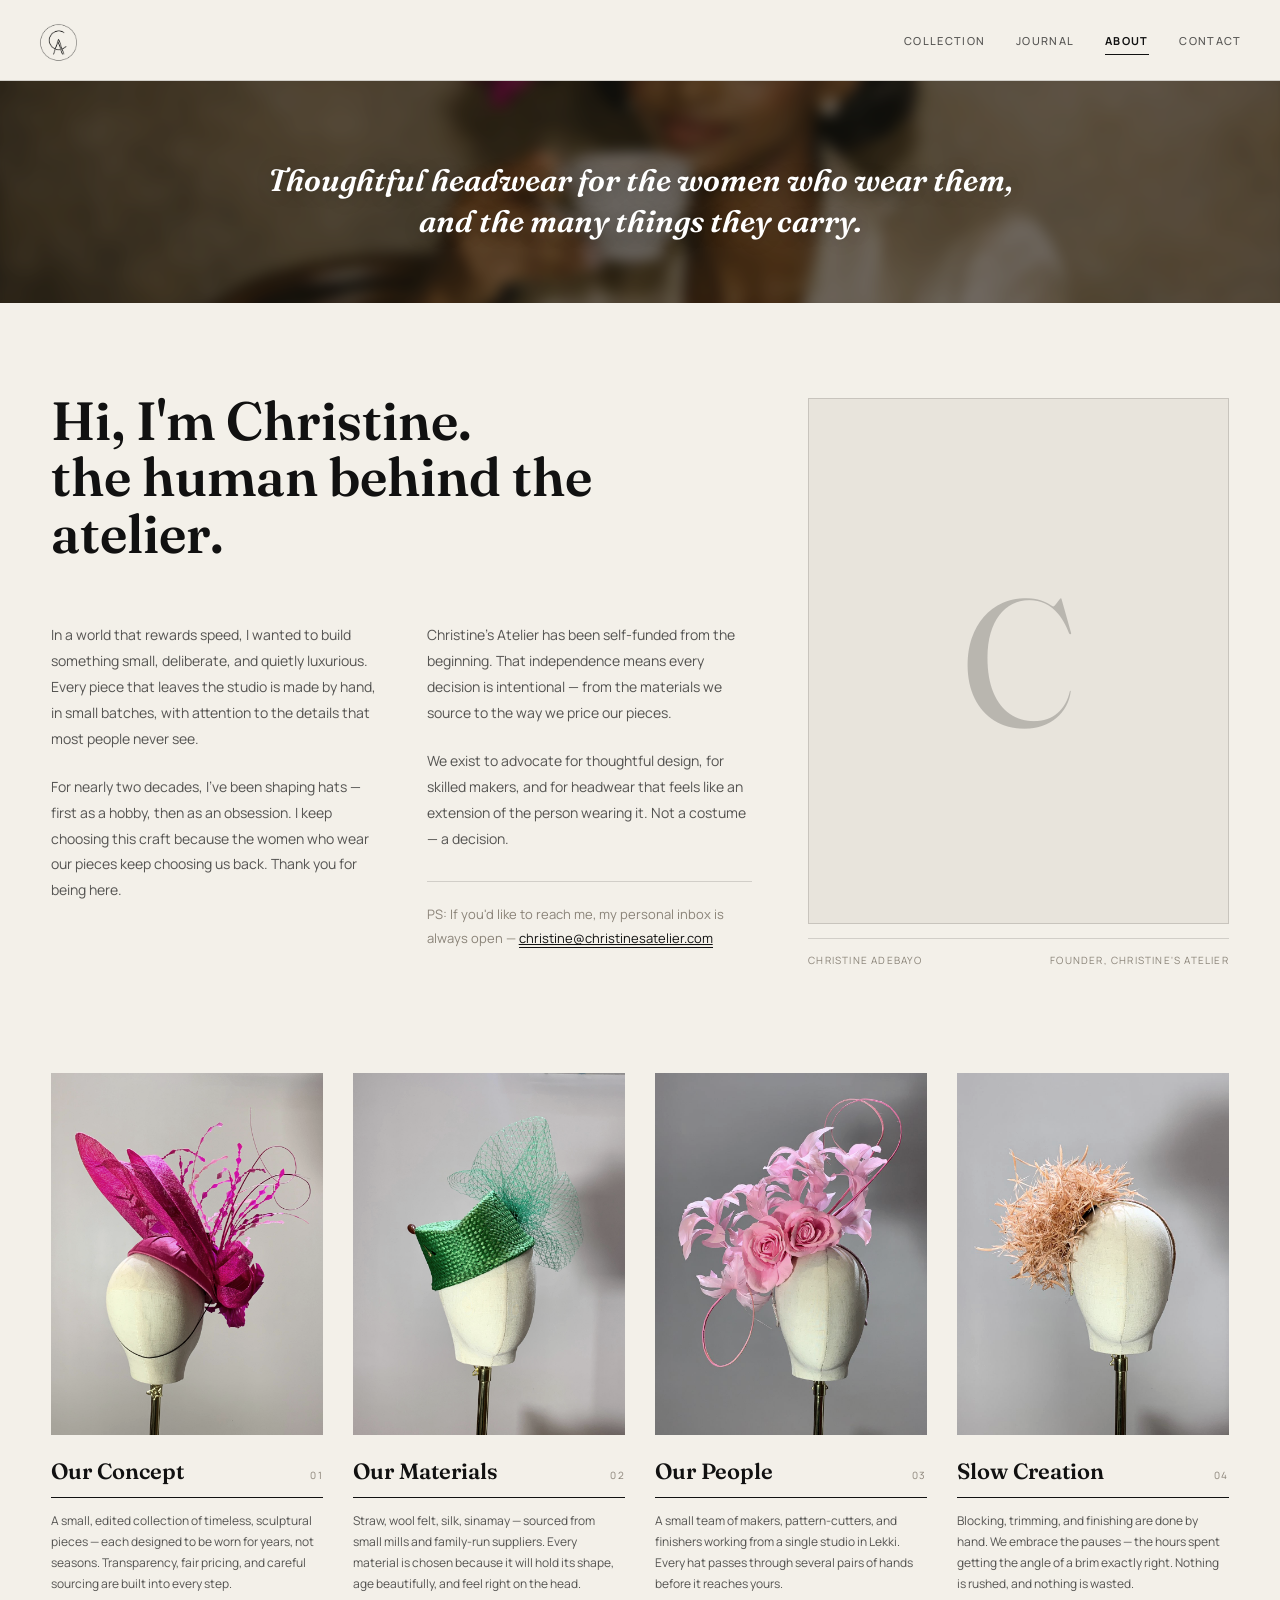
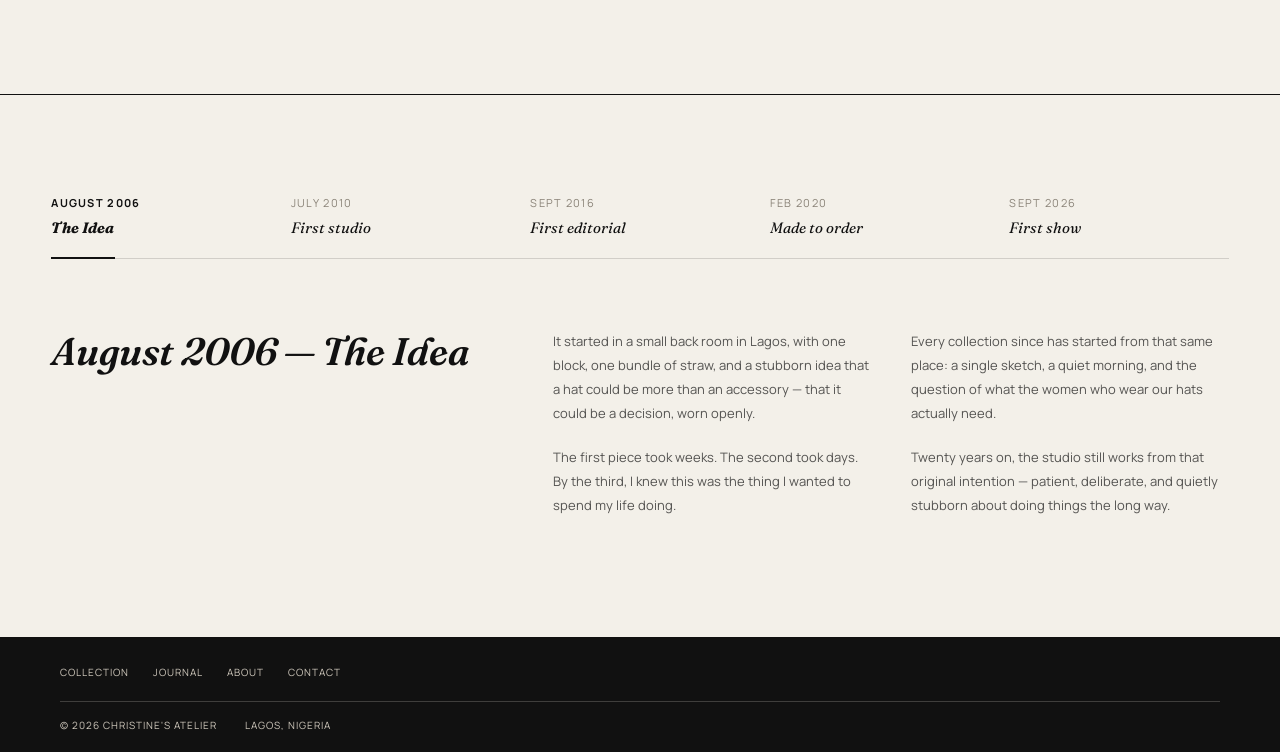
==== commit 3fe95bc3: "FINAL TOUCH UPS" ====
--- a/about.html
+++ b/about.html
@@ -169,7 +169,6 @@
 <footer class="site-footer">
   <div class="wrap">
     <div class="foot-row">
-      <a class="foot-logo" href="index.html">Christine's Atelier</a>
       <nav class="foot-links" aria-label="Footer navigation"><a href="collection.html">Collection</a><a href="journal.html">Journal</a><a href="about.html">About</a><a href="contact.html">Contact</a></nav>
     </div>
     <div class="foot-mid"><span>© 2026 Christine's Atelier</span><span>Lagos, Nigeria</span></div>
--- a/css/style.css
+++ b/css/style.css
@@ -1133,9 +1133,6 @@
 .about-wrap p{ max-width:600px; font-size:16px; line-height:1.8; }
 
 /* ===================== CONTACT PAGE ===================== */
-
-/* Hide the footer on the contact page */
-.contact-body footer.site-footer { display: none; }
 
 /* Remove the top padding — the page starts right at the nav */
 .contact-page { padding-top: 0; }
@@ -1885,14 +1882,14 @@
 .newsletter-form button:hover { opacity: .7; }
 .newsletter-status { min-height: 1.4em; margin: 12px 0 0; color: #f2efe6; font-size: 12px; }
 
-footer.site-footer { flex-shrink: 0; margin-top: auto; padding: 32px 0 24px; color: #f2efe6; background: #111; }
+footer.site-footer { flex-shrink: 0; margin-top: auto; padding: 26px 0 20px; color: #f2efe6; background: #111; }
 .foot-row, .foot-mid { display: flex; justify-content: space-between; align-items: center; gap: 24px; }
-.foot-row { padding-bottom: 24px; border-bottom: 1px solid rgba(242, 239, 230, .2); }
-.foot-logo { color: #f2efe6; font-size: 14px; font-weight: 800; letter-spacing: .1em; text-decoration: none; text-transform: uppercase; }
-.foot-links { display: flex; flex-wrap: wrap; gap: 22px; }
-.foot-links a, .foot-mid { color: #d0c9bd; font-size: 10px; letter-spacing: .1em; text-decoration: none; text-transform: uppercase; }
+.foot-row { justify-content: flex-start; padding-bottom: 22px; border-bottom: 1px solid rgba(242, 239, 230, .2); }
+.foot-links { display: flex; flex-wrap: wrap; gap: 24px; }
+.foot-links a { color: #d0c9bd; font-size: 10px; letter-spacing: .1em; text-decoration: none; text-transform: uppercase; }
+.foot-mid { color: #d0c9bd; font-size: 10px; letter-spacing: .1em; text-transform: uppercase; }
 .foot-links a:hover { color: #fff; }
-.foot-mid { padding-top: 18px; }
+.foot-mid { justify-content: flex-start; gap: 28px; padding-top: 16px; }
 
 body.contact-body { --paper: #fff; --ink: #171717; --ink-70: rgba(23, 23, 23, .7); --ink-45: rgba(23, 23, 23, .45); --hairline: rgba(23, 23, 23, .18); background: #fff; }
 .contact-page { min-height: 100vh; padding: 134px 0 72px; background: #fff; }
@@ -1914,8 +1911,6 @@
 .contact-form input:focus, .contact-form textarea:focus { outline: 2px solid var(--ink); outline-offset: 2px; }
 .contact-submit { display: flex; justify-content: space-between; align-items: center; min-width: 150px; min-height: 44px; margin-left: auto; padding: 10px 14px; border: 1px solid var(--ink); color: var(--ink); background: transparent; font: inherit; font-size: 11px; letter-spacing: .08em; text-transform: uppercase; cursor: pointer; }
 .contact-submit:hover { color: #fff; background: var(--ink); }
-body.contact-body footer.site-footer { display: none; }
-
 @media (max-width: 900px) {
   .nav-row { padding: 0 24px; }
   .menu-toggle { display: flex; align-items: center; justify-content: center; width: 44px; height: 44px; padding: 0; border: 0; color: var(--ink); background: transparent; cursor: pointer; }
--- a/css/responsive.css
+++ b/css/responsive.css
@@ -547,17 +547,16 @@
   .contact-socials--dark svg { width: 13px; height: 13px; }
 
   /* ---- FOOTER (clean stack) ---- */
-  footer.site-footer { padding: 24px 16px 20px; }
+  footer.site-footer { padding: 22px 16px 18px; }
   .footer-inner { max-width: 100%; }
   .foot-row {
     flex-direction: column;
     align-items: flex-start;
-    gap: 10px;
-  }
-  .foot-logo { font-size: 12px; letter-spacing: .1em; }
+    gap: 18px;
+  }
   .foot-links { 
     flex-wrap: wrap; 
-    gap: 6px; 
+    gap: 14px 24px;
     font-size: 9px; 
     letter-spacing: .1em;
   }
@@ -600,7 +599,7 @@
 .page-home > .hero .hero-frame { position: absolute; inset: 0; z-index: -2; max-width: none; aspect-ratio: auto; }
 .page-home > .hero .hero-frame img { width: 100%; height: 100%; object-fit: cover; object-position: center 34%; filter: none; }
 .page-home > .hero .hero-side {
-  width: min(100%, 500px);
+  width: min(100%, 580px);
   padding: 38px 40px;
   border: 1px solid rgba(255, 255, 255, .65);
   background: rgba(255, 255, 255, .78);
@@ -609,7 +608,7 @@
   backdrop-filter: blur(18px);
 }
 .page-home > .hero .eyebrow { margin-bottom: 18px; color: #5f5a53; }
-.page-home > .hero h1 { margin: 0 0 16px; font-size: clamp(38px, 4.2vw, 58px); line-height: 1.02; }
+.page-home > .hero h1 { margin: 0 0 16px; font-size: clamp(38px, 4vw, 52px); line-height: 1.02; }
 .hero-intro { max-width: 380px; margin: 0 0 26px; color: rgba(23, 23, 23, .76); font-size: 14px; line-height: 1.75; }
 .page-home > .hero .arrow-link { display: inline-flex; align-items: center; gap: 12px; min-height: 44px; border-bottom: 1px solid currentColor; }
 
@@ -843,13 +842,13 @@
   backdrop-filter: none;
 }
 body.home header.site-nav.home-nav.scrolled {
-  background: rgba(20, 19, 17, .76);
+  background: rgba(34, 31, 27, .58);
   border-bottom-color: rgba(255, 255, 255, .2);
   -webkit-backdrop-filter: blur(10px);
   backdrop-filter: blur(10px);
 }
 body.home #siteNav.scrolled {
-  background-color: rgba(20, 19, 17, .76);
+  background-color: rgba(34, 31, 27, .58);
   border-bottom-color: rgba(255, 255, 255, .2);
   -webkit-backdrop-filter: blur(10px);
   backdrop-filter: blur(10px);
@@ -865,7 +864,7 @@
 body.home .home-nav .menu-toggle::before,
 body.home .home-nav .menu-toggle::after { display: none !important; }
 body.home .home-nav .menu-toggle svg { stroke: #fff; }
-body.home .home-nav .nav-links.open { background: rgba(20, 19, 17, .94); }
+body.home .home-nav .nav-links.open { background: rgba(34, 31, 27, .84); }
 
 body h1, body h2, body h3 {
   font-family: 'Fraunces', serif !important;
@@ -1102,7 +1101,6 @@
   .item-info h1 { font-size: 28px; }
 
   /* Footer */
-  .foot-logo { font-size: 11px; }
   .foot-links { font-size: 8px; }
   .foot-meta { font-size: 8px; }
 }
